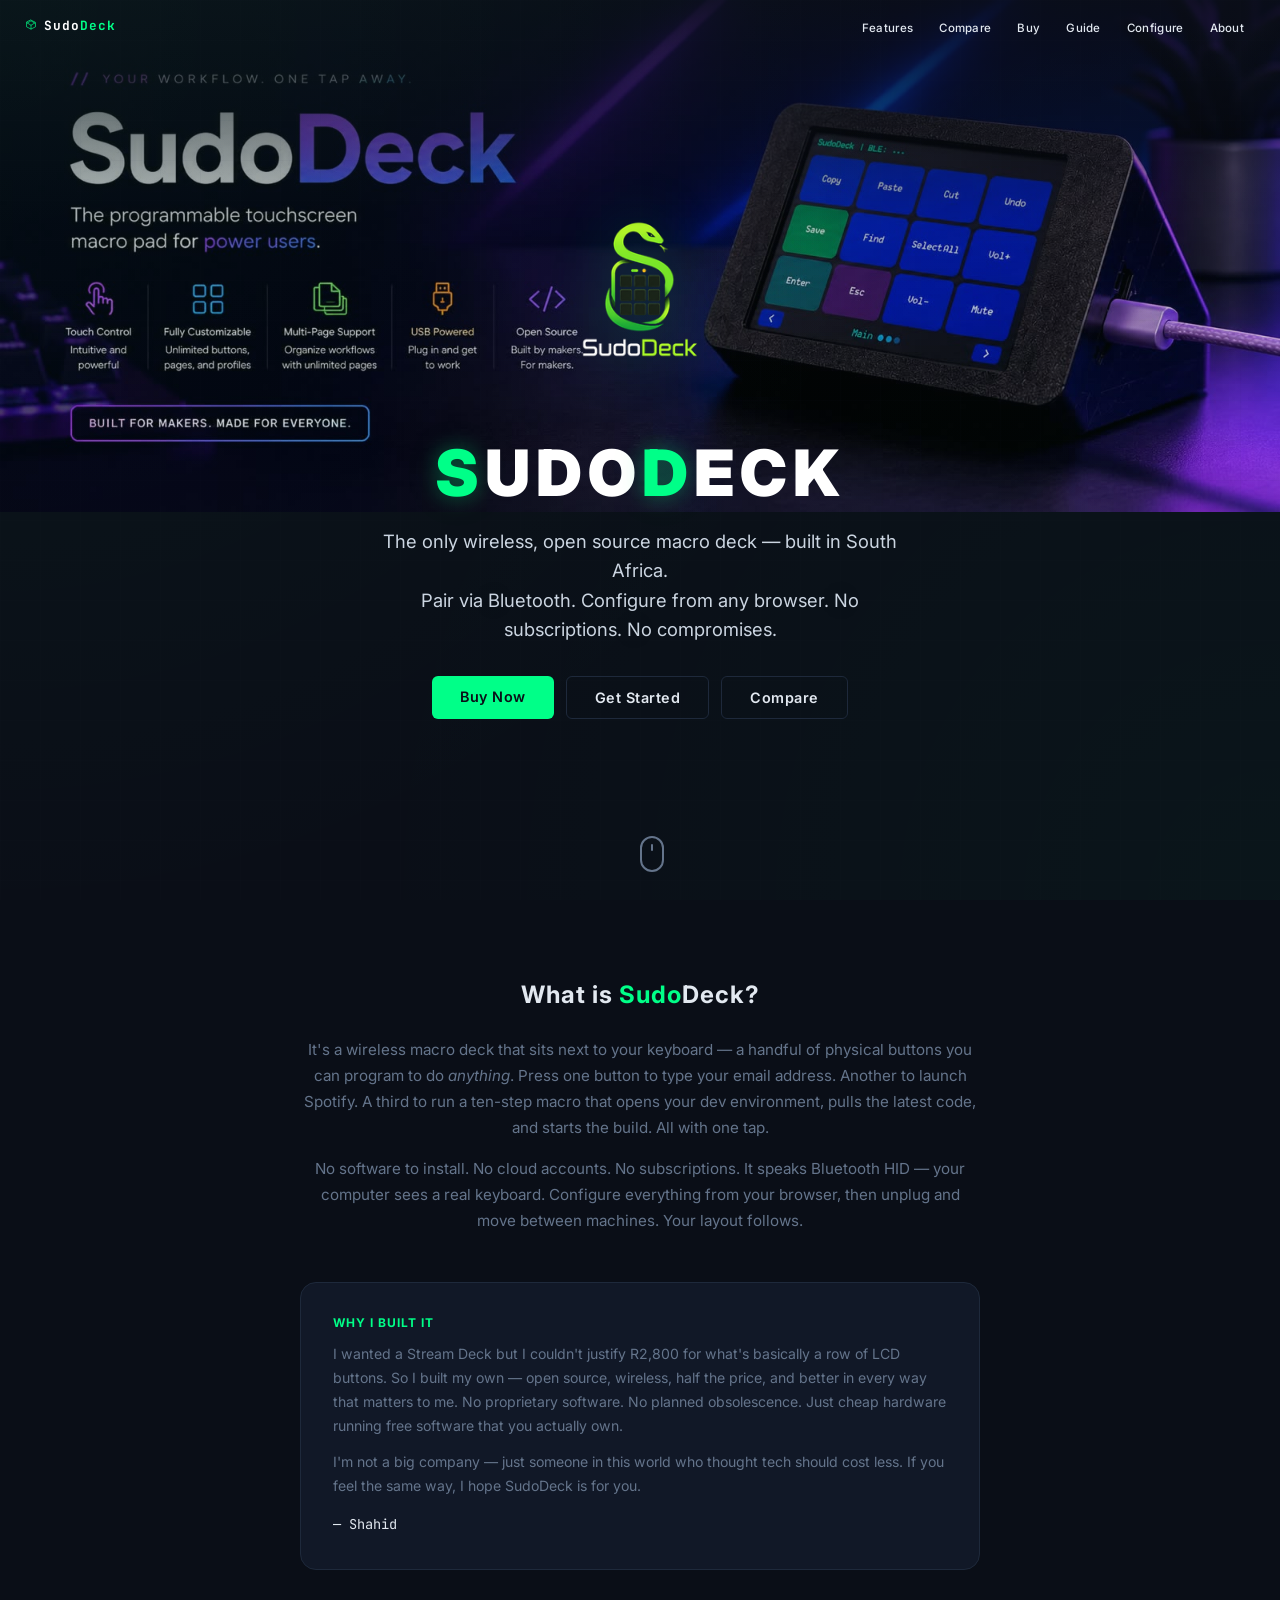
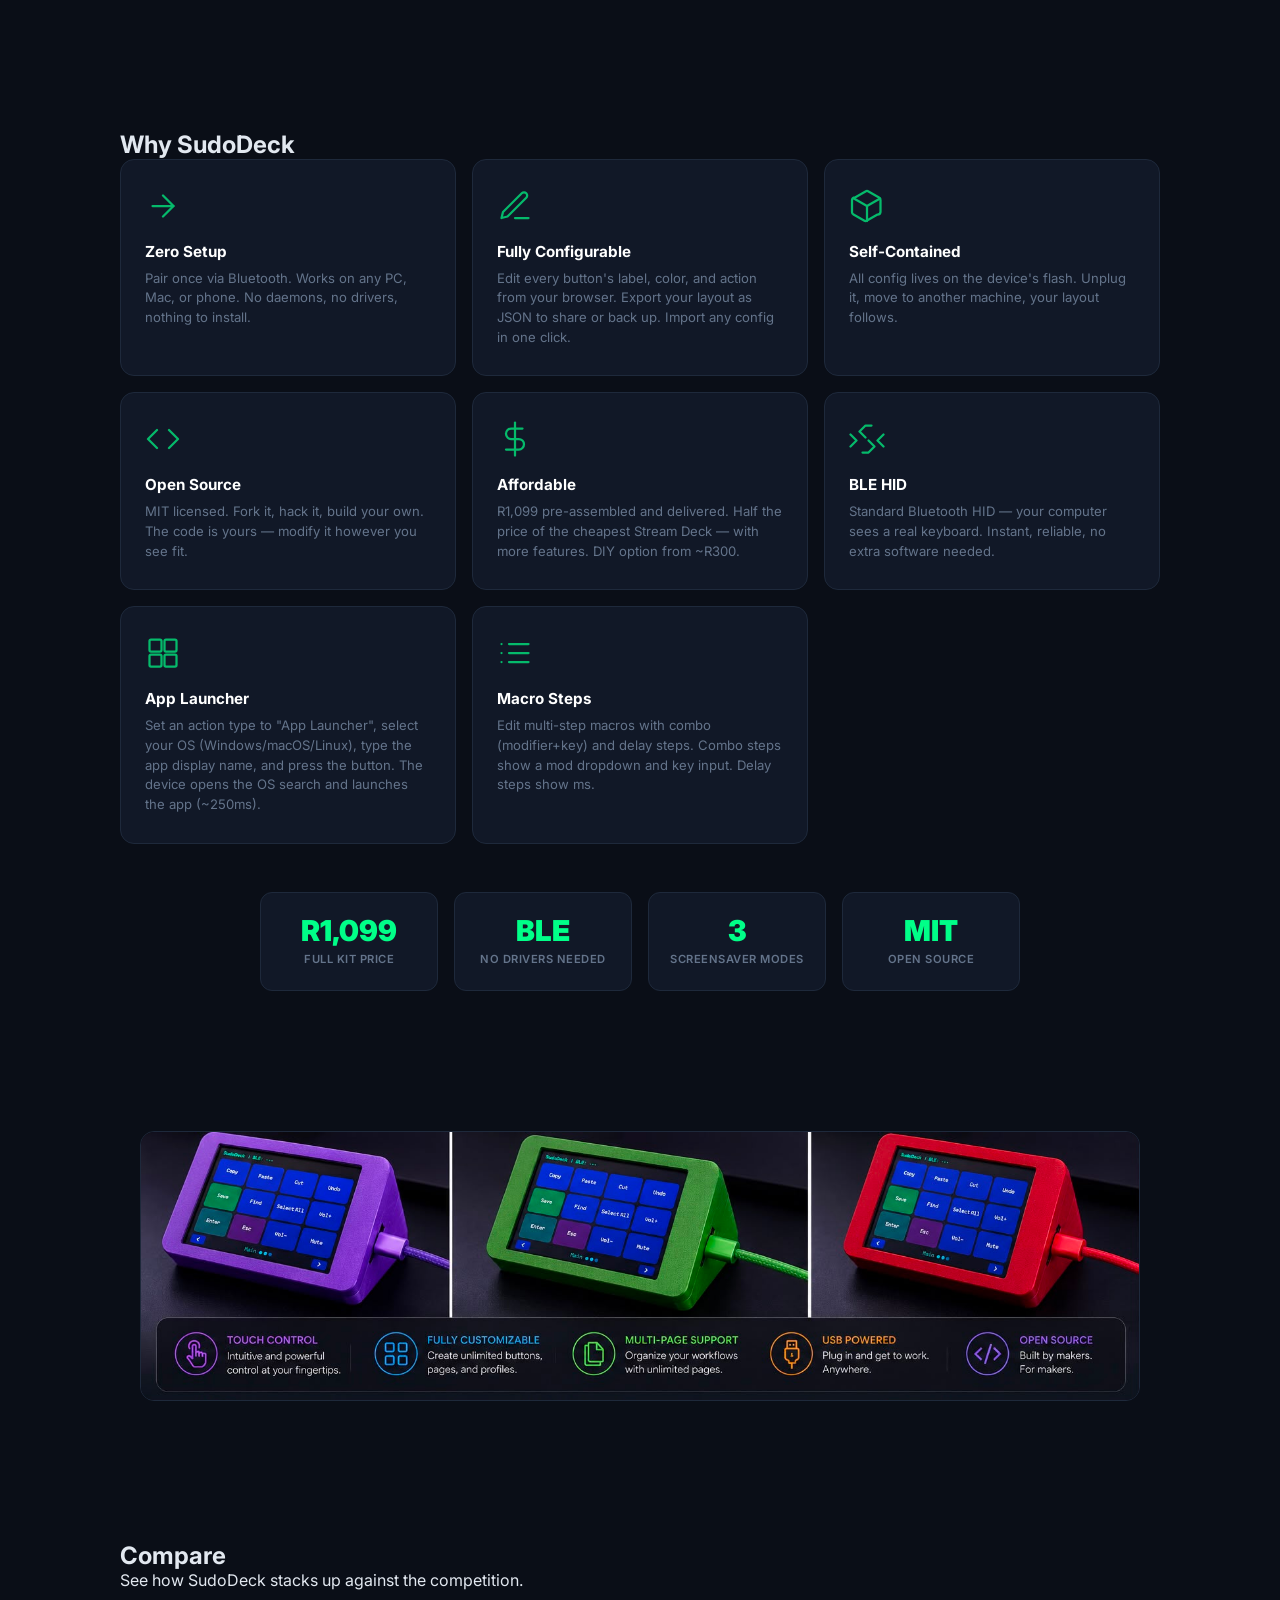
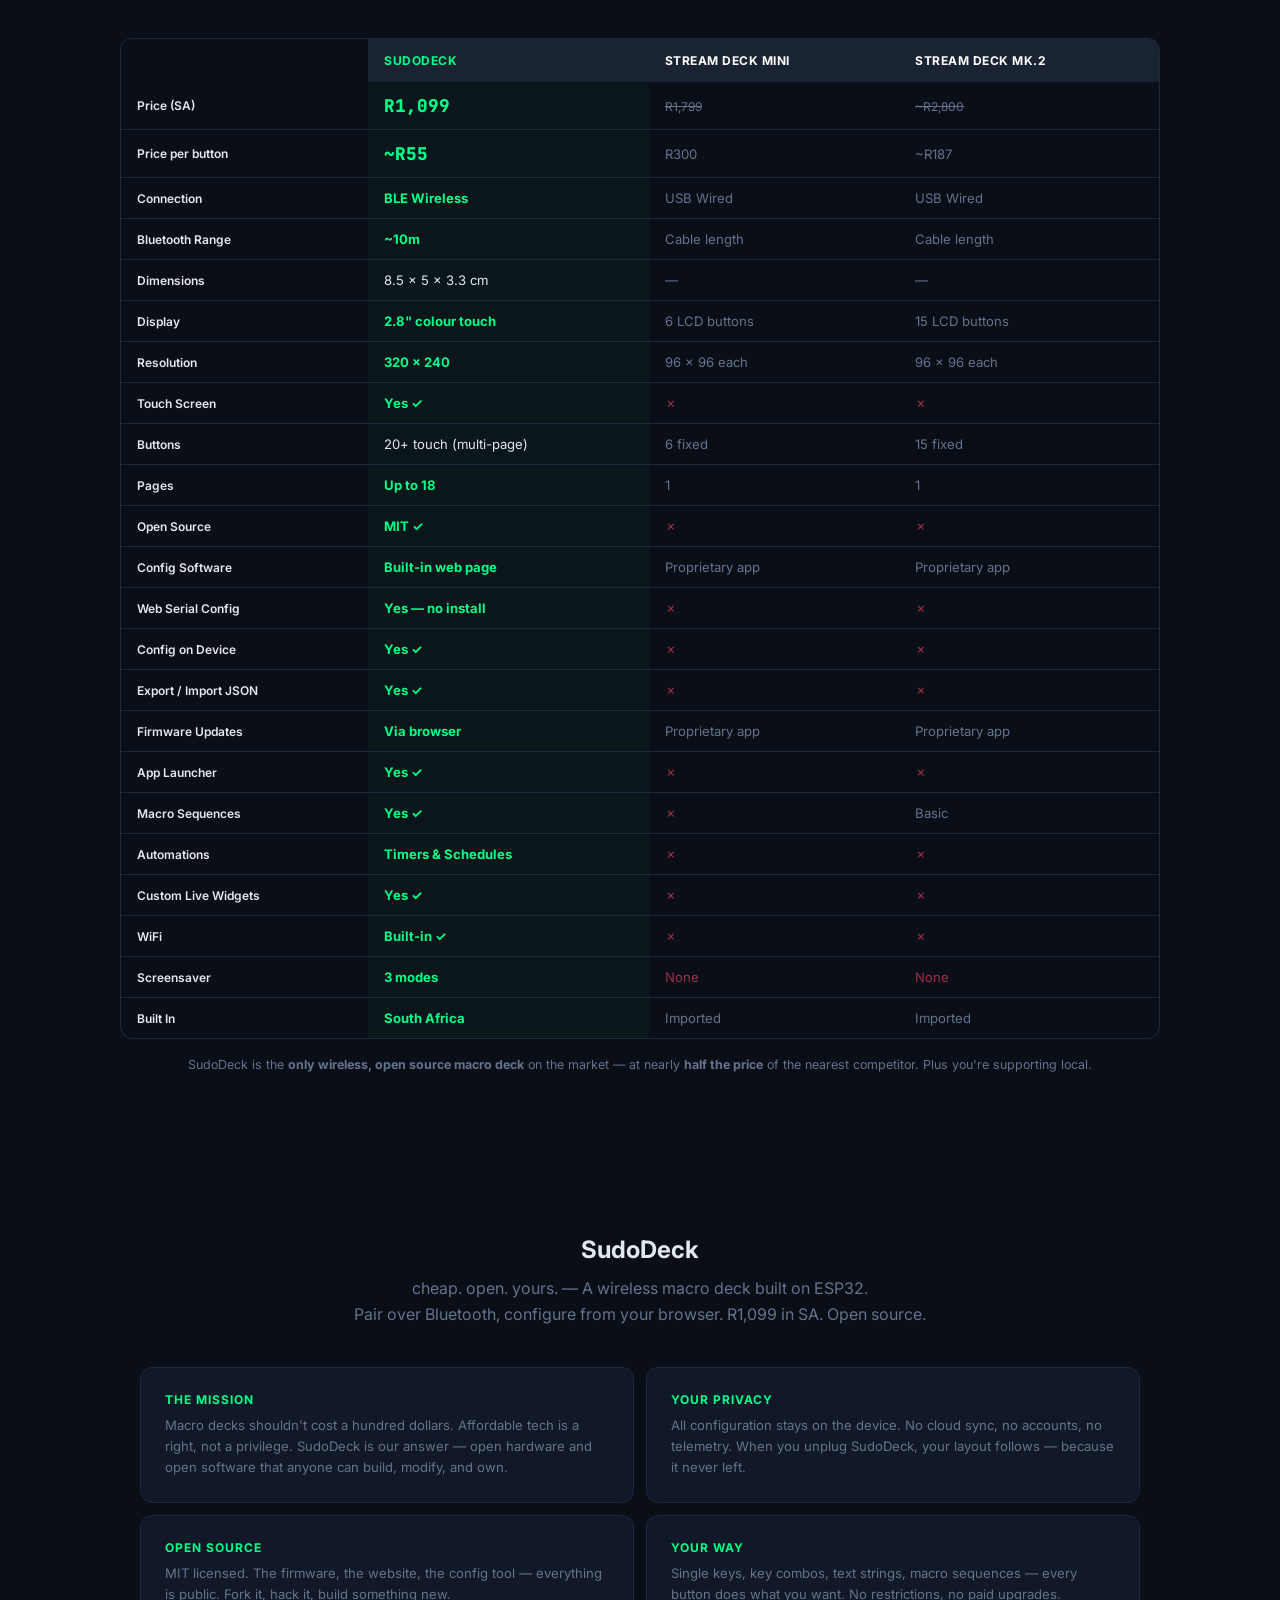
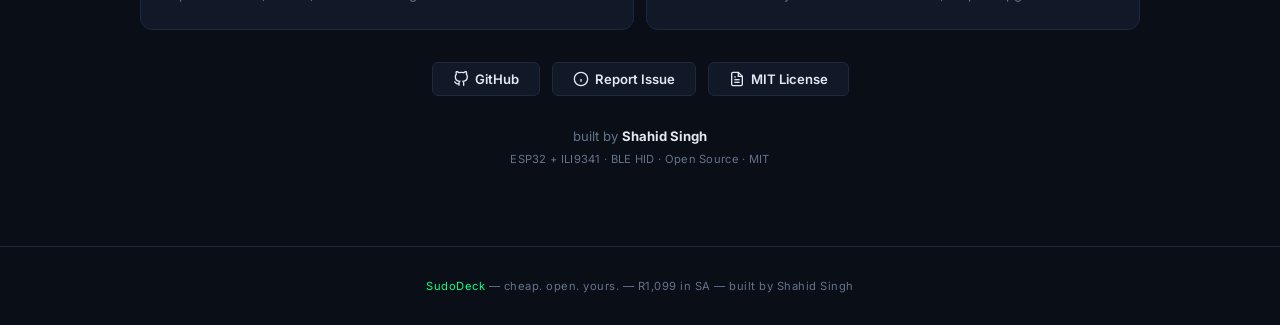
==== docs/index.html @ e0b974d1 "fix: add closing paragraph to why-I-built-it" ====
<!DOCTYPE html>
<html lang="en">
<head>
<meta charset="UTF-8">
<meta name="viewport" content="width=device-width, initial-scale=1.0">
<title>SudoDeck — wireless macro deck</title>
<link rel="preconnect" href="https://fonts.googleapis.com">
<link href="https://fonts.googleapis.com/css2?family=Inter:wght@400;500;600;700;800;900&family=JetBrains+Mono:wght@400;500&display=swap" rel="stylesheet">
<link rel="icon" type="image/png" sizes="48x48" href="assets/favicon.png">
<link rel="icon" type="image/png" sizes="200x250" href="assets/sudodecklogo.png">
<link rel="apple-touch-icon" href="assets/sudodecklogo.png">
<link rel="stylesheet" href="style.css">
</head>
<body>

<nav>
  <a class="nl" href="/"><span class="s"><svg viewBox="0 0 100 125" fill="none" stroke="#00FF88" stroke-width="6" stroke-linecap="round" stroke-linejoin="round"><path d="M50 10 L90 30 L90 70 L50 90 L10 70 L10 30 Z" /><path d="M18 36 L50 16 L82 36" /><path d="M18 36 L50 56 L82 36" /><path d="M50 56 L50 90" /></svg></span>Sudo<span class="g">Deck</span></a>
  <ul class="nls">
    <li><a href="#features">Features</a></li>
    <li><a href="#compare">Compare</a></li>
    <li><a href="buy/">Buy</a></li>
    <li><a href="guide/">Guide</a></li>
    <li><a href="app/">Configure</a></li>
    <li><a href="#about">About</a></li>
  </ul>
</nav>

<section class="hero">
  <img src="assets/sudodecklogo.png" alt="SudoDeck" class="snake-logo">
  <h1><span class="g">S</span>UDO<span class="g">D</span>ECK</h1>
  <p class="sub">
    The only wireless, open source macro deck — built in South Africa.<br>
    Pair via Bluetooth. Configure from any browser. No subscriptions. No compromises.
  </p>
  <div class="hero-btns">
    <a class="btn-h primary" href="buy/">Buy Now</a>
    <a class="btn-h sec" href="guide/">Get Started</a>
    <a class="btn-h sec" href="#compare">Compare</a>
  </div>
  <div class="sc"><a href="#intro"></a></div>
</section>

<section class="intro-section" id="intro">
  <div class="inner">
    <div class="intro-wrap">
      <h2>What is <span class="g">Sudo</span>Deck?</h2>
      <p class="intro-text">
        It's a wireless macro deck that sits next to your keyboard — a handful of physical buttons
        you can program to do <em>anything</em>. Press one button to type your email address.
        Another to launch Spotify. A third to run a ten-step macro that opens your dev environment,
        pulls the latest code, and starts the build. All with one tap.
      </p>
      <p class="intro-text">
        No software to install. No cloud accounts. No subscriptions. It speaks Bluetooth HID —
        your computer sees a real keyboard. Configure everything from your browser, then unplug
        and move between machines. Your layout follows.
      </p>
      <div class="intro-heart">
        <h3>Why I built it</h3>
        <p>
          I wanted a Stream Deck but I couldn't justify R2,800 for what's basically a row of
          LCD buttons. So I built my own — open source, wireless, half the price, and better
          in every way that matters to me. No proprietary software. No planned obsolescence.
          Just cheap hardware running free software that you actually own.
        </p>
        <p>
          I'm not a big company — just someone in this world who thought tech should cost less.
          If you feel the same way, I hope SudoDeck is for you.
        </p>
        <p class="intro-sign">— Shahid</p>
      </div>
    </div>
  </div>
</section>

<section id="features">
  <div class="inner">
    <h2>Why <span class="g">Sudo</span>Deck</h2>
    <div class="f-grid">
      <div class="f-card rv d1">
        <svg viewBox="0 0 24 24" fill="none" stroke="#00FF88" stroke-width="1.5" stroke-linecap="round" stroke-linejoin="round">
          <path d="M5 12h14"/><path d="M12 5l7 7-7 7"/>
        </svg>
        <h3>Zero Setup</h3>
        <p>Pair once via Bluetooth. Works on any PC, Mac, or phone. No daemons, no drivers, nothing to install.</p>
      </div>
      <div class="f-card rv d2">
        <svg viewBox="0 0 24 24" fill="none" stroke="#00FF88" stroke-width="1.5" stroke-linecap="round" stroke-linejoin="round">
          <path d="M12 20h9"/><path d="M16.5 3.5a2.121 2.121 0 013 3L7 19l-4 1 1-4L16.5 3.5z"/>
        </svg>
        <h3>Fully Configurable</h3>
        <p>Edit every button's label, color, and action from your browser. Export your layout as JSON to share or back up. Import any config in one click.</p>
      </div>
      <div class="f-card rv d3">
        <svg viewBox="0 0 24 24" fill="none" stroke="#00FF88" stroke-width="1.5" stroke-linecap="round" stroke-linejoin="round">
          <path d="M21 16V8a2 2 0 00-1-1.73l-7-4a2 2 0 00-2 0l-7 4A2 2 0 002 8v8a2 2 0 001 1.73l7 4a2 2 0 002 0l7-4A2 2 0 0021 16z"/>
          <polyline points="3.27 6.96 12 12.01 20.73 6.96"/>
          <line x1="12" y1="22.08" x2="12" y2="12"/>
        </svg>
        <h3>Self-Contained</h3>
        <p>All config lives on the device's flash. Unplug it, move to another machine, your layout follows.</p>
      </div>
      <div class="f-card rv d4">
        <svg viewBox="0 0 24 24" fill="none" stroke="#00FF88" stroke-width="1.5" stroke-linecap="round" stroke-linejoin="round">
          <polyline points="16 18 22 12 16 6"/><polyline points="8 6 2 12 8 18"/>
        </svg>
        <h3>Open Source</h3>
        <p>MIT licensed. Fork it, hack it, build your own. The code is yours — modify it however you see fit.</p>
      </div>
      <div class="f-card rv d5">
        <svg viewBox="0 0 24 24" fill="none" stroke="#00FF88" stroke-width="1.5" stroke-linecap="round" stroke-linejoin="round">
          <line x1="12" y1="1" x2="12" y2="23"/><path d="M17 5H9.5a3.5 3.5 0 000 7h5a3.5 3.5 0 010 7H6"/>
        </svg>
        <h3>Affordable</h3>
        <p>R1,099 pre-assembled and delivered. Half the price of the cheapest Stream Deck — with more features. DIY option from ~R300.</p>
      </div>
      <div class="f-card rv d6">
        <svg viewBox="0 0 24 24" fill="none" stroke="#00FF88" stroke-width="1.5" stroke-linecap="round" stroke-linejoin="round">
          <path d="M1 9l4 4-4 4"/><path d="M9 21h4l4-4-4-4"/>
          <path d="M23 9l-4 4 4 4"/><path d="M15 3h-4l-4 4 4 4"/>
        </svg>
        <h3>BLE HID</h3>
        <p>Standard Bluetooth HID — your computer sees a real keyboard. Instant, reliable, no extra software needed.</p>
      </div>
      <div class="f-card rv d1">
        <svg viewBox="0 0 24 24" fill="none" stroke="#00FF88" stroke-width="1.5" stroke-linecap="round" stroke-linejoin="round">
          <rect x="3" y="3" width="8" height="8" rx="1"/><rect x="13" y="3" width="8" height="8" rx="1"/>
          <rect x="3" y="13" width="8" height="8" rx="1"/><rect x="13" y="13" width="8" height="8" rx="1"/>
        </svg>
        <h3>App Launcher</h3>
        <p>Set an action type to "App Launcher", select your OS (Windows/macOS/Linux), type the app display name, and press the button. The device opens the OS search and launches the app (~250ms).</p>
      </div>
      <div class="f-card rv d3">
        <svg viewBox="0 0 24 24" fill="none" stroke="#00FF88" stroke-width="1.5" stroke-linecap="round" stroke-linejoin="round">
          <line x1="8" y1="6" x2="21" y2="6"/><line x1="8" y1="12" x2="21" y2="12"/>
          <line x1="8" y1="18" x2="21" y2="18"/><line x1="3" y1="6" x2="3.01" y2="6"/>
          <line x1="3" y1="12" x2="3.01" y2="12"/><line x1="3" y1="18" x2="3.01" y2="18"/>
        </svg>
        <h3>Macro Steps</h3>
        <p>Edit multi-step macros with combo (modifier+key) and delay steps. Combo steps show a mod dropdown and key input. Delay steps show ms.</p>
      </div>
    </div>

    <div class="stats">
      <div class="stat rv d1">
        <div class="stat-num">R1,099</div>
        <div class="stat-label">Full Kit Price</div>
      </div>
      <div class="stat rv d2">
        <div class="stat-num">BLE</div>
        <div class="stat-label">No Drivers Needed</div>
      </div>
      <div class="stat rv d3">
        <div class="stat-num">3</div>
        <div class="stat-label">Screensaver Modes</div>
      </div>
      <div class="stat rv d4">
        <div class="stat-num">MIT</div>
        <div class="stat-label">Open Source</div>
      </div>
    </div>
  </div>
</section>

<section id="showcase" class="section-reveal">
  <div class="inner">
    <img src="assets/colors-landscape.jpeg" alt="SudoDeck color options" class="showcase-img" loading="lazy">
  </div>
</section>

<section id="compare" class="section-reveal">
  <div class="inner">
    <h2><span class="g">Compare</span></h2>
    <p class="sd">See how SudoDeck stacks up against the competition.</p>

    <div class="cmp-wrap">
      <table class="cmp-table">
        <thead>
          <tr>
            <th></th>
            <th class="hl">SudoDeck</th>
            <th>Stream Deck Mini</th>
            <th>Stream Deck MK.2</th>
          </tr>
        </thead>
        <tbody>
          <tr>
            <td>Price (SA)</td>
            <td class="hl"><span class="price">R1,099</span></td>
            <td><span class="price-strike">R1,799</span></td>
            <td><span class="price-strike">~R2,800</span></td>
          </tr>
          <tr>
            <td>Price per button</td>
            <td class="hl"><span class="price">~R55</span></td>
            <td>R300</td>
            <td>~R187</td>
          </tr>
          <tr>
            <td>Connection</td>
            <td class="hl"><span class="check">BLE Wireless</span></td>
            <td>USB Wired</td>
            <td>USB Wired</td>
          </tr>
          <tr>
            <td>Bluetooth Range</td>
            <td class="hl"><span class="check">~10m</span></td>
            <td>Cable length</td>
            <td>Cable length</td>
          </tr>
            <tr>
            <td>Dimensions</td>
            <td class="hl">8.5 × 5 × 3.3 cm</td>
            <td>—</td>
            <td>—</td>
          </tr>
          <tr>
            <td>Display</td>
            <td class="hl"><span class="check">2.8" colour touch</span></td>
            <td>6 LCD buttons</td>
            <td>15 LCD buttons</td>
          </tr>
          <tr>
            <td>Resolution</td>
            <td class="hl"><span class="check">320 &times; 240</span></td>
            <td>96 &times; 96 each</td>
            <td>96 &times; 96 each</td>
          </tr>
          <tr>
            <td>Touch Screen</td>
            <td class="hl"><span class="check">Yes &#10003;</span></td>
            <td><span class="cross">&#10007;</span></td>
            <td><span class="cross">&#10007;</span></td>
          </tr>
          <tr>
            <td>Buttons</td>
            <td class="hl">20+ touch (multi-page)</td>
            <td>6 fixed</td>
            <td>15 fixed</td>
          </tr>
          <tr>
            <td>Pages</td>
            <td class="hl"><span class="check">Up to 18</span></td>
            <td>1</td>
            <td>1</td>
          </tr>
          <tr>
            <td>Open Source</td>
            <td class="hl"><span class="check">MIT &#10003;</span></td>
            <td><span class="cross">&#10007;</span></td>
            <td><span class="cross">&#10007;</span></td>
          </tr>
          <tr>
            <td>Config Software</td>
            <td class="hl"><span class="check">Built-in web page</span></td>
            <td>Proprietary app</td>
            <td>Proprietary app</td>
          </tr>
          <tr>
            <td>Web Serial Config</td>
            <td class="hl"><span class="check">Yes — no install</span></td>
            <td><span class="cross">&#10007;</span></td>
            <td><span class="cross">&#10007;</span></td>
          </tr>
          <tr>
            <td>Config on Device</td>
            <td class="hl"><span class="check">Yes &#10003;</span></td>
            <td><span class="cross">&#10007;</span></td>
            <td><span class="cross">&#10007;</span></td>
          </tr>
          <tr>
            <td>Export / Import JSON</td>
            <td class="hl"><span class="check">Yes &#10003;</span></td>
            <td><span class="cross">&#10007;</span></td>
            <td><span class="cross">&#10007;</span></td>
          </tr>
          <tr>
            <td>Firmware Updates</td>
            <td class="hl"><span class="check">Via browser</span></td>
            <td>Proprietary app</td>
            <td>Proprietary app</td>
          </tr>
          <tr>
            <td>App Launcher</td>
            <td class="hl"><span class="check">Yes &#10003;</span></td>
            <td><span class="cross">&#10007;</span></td>
            <td><span class="cross">&#10007;</span></td>
          </tr>
          <tr>
            <td>Macro Sequences</td>
            <td class="hl"><span class="check">Yes &#10003;</span></td>
            <td><span class="cross">&#10007;</span></td>
            <td>Basic</td>
          </tr>
          <tr>
            <td>Automations</td>
            <td class="hl"><span class="check">Timers & Schedules</span></td>
            <td><span class="cross">&#10007;</span></td>
            <td><span class="cross">&#10007;</span></td>
          </tr>
          <tr>
            <td>Custom Live Widgets</td>
            <td class="hl"><span class="check">Yes &#10003;</span></td>
            <td><span class="cross">&#10007;</span></td>
            <td><span class="cross">&#10007;</span></td>
          </tr>
          <tr>
            <td>WiFi</td>
            <td class="hl"><span class="check">Built-in &#10003;</span></td>
            <td><span class="cross">&#10007;</span></td>
            <td><span class="cross">&#10007;</span></td>
          </tr>
          <tr>
            <td>Screensaver</td>
            <td class="hl"><span class="check">3 modes</span></td>
            <td><span class="cross">None</span></td>
            <td><span class="cross">None</span></td>
          </tr>
          <tr>
            <td>Built In</td>
            <td class="hl"><span class="check">South Africa</span></td>
            <td>Imported</td>
            <td>Imported</td>
          </tr>
        </tbody>
      </table>
    </div>
    <p class="cmp-footnote">
      SudoDeck is the <strong>only wireless, open source macro deck</strong> on the market &mdash;
      at nearly <strong>half the price</strong> of the nearest competitor. Plus you're supporting local.
    </p>
  </div>
</section>

<section id="about" style="padding:80px 20px;">
  <div class="about-wrap">
    <div class="abt">
      <div class="abt-top">
        <h2><span class="g">Sudo</span>Deck</h2>
        <p>cheap. open. yours. — A wireless macro deck built on ESP32.<br>Pair over Bluetooth, configure from your browser. R1,099 in SA. Open source.</p>
      </div>
      <div class="abt-grid">
        <div class="abt-card">
          <h3>The Mission</h3>
          <p>
            Macro decks shouldn't cost a hundred dollars. Affordable tech is a right, not a privilege.
            SudoDeck is our answer — open hardware and open software that anyone can build, modify, and own.
          </p>
        </div>
        <div class="abt-card">
          <h3>Your Privacy</h3>
          <p>
            All configuration stays on the device. No cloud sync, no accounts, no telemetry.
            When you unplug SudoDeck, your layout follows — because it never left.
          </p>
        </div>
        <div class="abt-card">
          <h3>Open Source</h3>
          <p>
            MIT licensed. The firmware, the website, the config tool —
            everything is public. Fork it, hack it, build something new.
          </p>
        </div>
        <div class="abt-card">
          <h3>Your Way</h3>
          <p>
            Single keys, key combos, text strings, macro sequences — every
            button does what you want. No restrictions, no paid upgrades.
          </p>
        </div>
      </div>
      <div class="abt-links">
        <a class="abt-link" href="https://github.com/sudobreakstuff/sudodeck" target="_blank">
          <svg viewBox="0 0 24 24" fill="none" stroke="currentColor" stroke-width="2"><path d="M9 19c-5 1.5-5-2.5-7-3m14 6v-3.87a3.37 3.37 0 0 0-.94-2.61c3.14-.35 6.44-1.54 6.44-7A5.44 5.44 0 0 0 20 4.77 5.07 5.07 0 0 0 19.91 1S18.73.65 16 2.48a13.38 13.38 0 0 0-7 0C6.27.65 5.09 1 5.09 1A5.07 5.07 0 0 0 5 4.77a5.44 5.44 0 0 0-1.5 3.78c0 5.42 3.3 6.61 6.44 7A3.37 3.37 0 0 0 9 18.13V22"/></svg>
          GitHub
        </a>
        <a class="abt-link" href="https://github.com/sudobreakstuff/sudodeck/issues" target="_blank">
          <svg viewBox="0 0 24 24" fill="none" stroke="currentColor" stroke-width="2"><circle cx="12" cy="12" r="10"/><path d="M12 16v-4"/><path d="M12 8h.01"/></svg>
          Report Issue
        </a>
        <a class="abt-link" href="https://github.com/sudobreakstuff/sudodeck/blob/main/LICENSE" target="_blank">
          <svg viewBox="0 0 24 24" fill="none" stroke="currentColor" stroke-width="2"><path d="M14 2H6a2 2 0 0 0-2 2v16a2 2 0 0 0 2 2h12a2 2 0 0 0 2-2V8z"/><polyline points="14 2 14 8 20 8"/><line x1="16" y1="13" x2="8" y2="13"/><line x1="16" y1="17" x2="8" y2="17"/><polyline points="10 9 9 9 8 9"/></svg>
          MIT License
        </a>
      </div>
      <p class="abt-by">built by <strong>Shahid Singh</strong></p>
      <p class="abt-tags">ESP32 + ILI9341 &middot; BLE HID &middot; Open Source &middot; MIT</p>
    </div>
  </div>
</section>

<footer>
  <a href="https://github.com/sudobreakstuff/sudodeck">SudoDeck</a> &mdash; cheap. open. yours. &mdash; R1,099 in SA &mdash; built by Shahid Singh
</footer>

<script>
const iv = new IntersectionObserver(function(es) {
  es.forEach(function(e) { if (e.isIntersecting) e.target.classList.add('in'); });
}, { threshold: 0.1 });
document.querySelectorAll('.rv').forEach(function(el) { iv.observe(el); });
document.querySelectorAll('.section-reveal').forEach(function(el) { iv.observe(el); });
</script>
</body>
</html>
---- docs/style.css ----
:root {
    --bg: #0A0E17;
    --surface: #111827;
    --surface2: #1A2332;
    --border: #1E293B;
    --acc: #00FF88;
    --acc-dim: rgba(0,255,136,0.1);
    --acc-glow: rgba(0,255,136,0.2);
    --danger: #FF4466;
    --text: #E2E8F0;
    --dim: #64748B;
    --radius: 12px;
    --font: 'Inter', system-ui, sans-serif;
    --mono: 'JetBrains Mono', monospace;
    --nav-h: 52px;
  }
  * { margin: 0; padding: 0; box-sizing: border-box; }
  html { scroll-behavior: smooth; scroll-padding-top: var(--nav-h); }
  body {
    background: var(--bg);
    color: var(--text);
    font-family: var(--font);
    overflow-x: hidden;
  }
  ::selection { background: var(--acc); color: var(--bg); }

  a { color: var(--acc); text-decoration: none; }
  a:hover { text-decoration: underline; }

  nav {
    position: fixed; top: 0; left: 0; right: 0;
    height: var(--nav-h);
    display: flex; align-items: center; justify-content: space-between;
    padding: 0 24px;
    z-index: 100;
    transition: background 0.3s ease, border-color 0.3s ease;
    background: transparent;
    border-bottom: 1px solid transparent;
  }
  nav.scrolled {
    background: rgba(10,14,23,0.88);
    backdrop-filter: blur(12px);
    -webkit-backdrop-filter: blur(12px);
    border-color: var(--border);
  }
  nav .nl {
    font-family: var(--mono);
    font-size: 0.8rem;
    font-weight: 700;
    letter-spacing: 1px;
    color: #fff;
  }
  nav .nl .g { color: var(--acc); }
  nav .nl .s {
    display: inline-block;
    width: 14px; height: 14px;
    vertical-align: middle;
    margin-right: 6px;
  }
  nav .nl .s svg { width: 100%; height: 100%; display: block; }
  nav .nls {
    display: flex; gap: 2px; list-style: none; margin: 0; padding: 0;
  }
  nav .nls li { list-style: none; margin: 0; padding: 0; }
  nav .nls a {
    padding: 6px 12px;
    border-radius: 4px;
    font-size: 0.72rem;
    font-weight: 500;
    letter-spacing: 0.3px;
    color: var(--text);
    transition: color 0.15s;
    text-decoration: none;
    position: relative;
  }
  nav .nls a::after {
    content: '';
    position: absolute; bottom: 2px; left: 12px; right: 12px;
    height: 1px;
    background: var(--acc);
    transform: scaleX(0);
    transition: transform 0.2s ease;
  }
  nav .nls a:hover {
    color: #fff;
  }
  nav .nls a:hover::after {
    transform: scaleX(1);
  }
  nav .nls a.active {
    color: var(--acc);
  }
  nav .nls a.active::after {
    transform: scaleX(1);
    background: var(--acc);
  }

  .hero {
    min-height: 100vh;
    display: flex;
    flex-direction: column;
    align-items: center;
    justify-content: center;
    text-align: center;
    padding: 60px 20px;
    position: relative;
    overflow: hidden;
    background:
      linear-gradient(to bottom, rgba(10,14,23,0.92) 0%, rgba(10,14,23,0.25) 25%, rgba(10,14,23,0.1) 50%, rgba(10,14,23,0.92) 100%),
      url('assets/hero.jpeg') center / cover no-repeat;
    background-color: var(--bg);
  }
  @media (min-width: 641px) {
    .hero {
      background:
        linear-gradient(to bottom, rgba(10,14,23,0.92) 0%, rgba(10,14,23,0.25) 25%, rgba(10,14,23,0.1) 50%, rgba(10,14,23,0.92) 100%),
        url('assets/hero.jpeg') center top / 100% auto no-repeat;
      background-color: var(--bg);
    }
  }
  @media (min-width: 641px) {
    .hero {
      background:
        linear-gradient(to bottom, rgba(10,14,23,0.92) 0%, rgba(10,14,23,0.25) 25%, rgba(10,14,23,0.1) 50%, rgba(10,14,23,0.92) 100%),
        url('assets/hero.jpeg') center top / 100% auto no-repeat;
      background-color: var(--bg);
    }
  }
  .hero::before {
    content: '';
    position: absolute;
    inset: -50%;
    background-image:
      radial-gradient(circle at 25% 25%, rgba(0,255,136,0.04) 0%, transparent 40%),
      radial-gradient(circle at 75% 75%, rgba(0,255,136,0.03) 0%, transparent 40%);
    pointer-events: none;
    z-index: 0;
    animation: heroDrift 20s ease-in-out infinite alternate;
  }

  @keyframes heroDrift {
    0% { transform: translate(0, 0) rotate(0deg); }
    100% { transform: translate(5%, 3%) rotate(3deg); }
  }
  .hero::after {
    content: '';
    position: absolute;
    inset: 0;
    background-image: url("data:image/svg+xml,%3Csvg width='40' height='40' viewBox='0 0 40 40' xmlns='http://www.w3.org/2000/svg'%3E%3Cpath d='M0 0h40v40H0z' fill='none'/%3E%3Cpath d='M40 0H0v40' fill='none' stroke='%231e293b' stroke-width='0.5' opacity='0.3'/%3E%3C/svg%3E");
    background-size: 40px 40px;
    pointer-events: none;
    z-index: 0;
    opacity: 0.4;
  }

  .snake-logo {
    width: 180px;
    height: 225px;
    margin-bottom: 28px;
    filter: drop-shadow(0 0 30px var(--acc-glow));
    position: relative;
    z-index: 1;
    animation: heroIn 0.8s ease, float 4s ease-in-out infinite 0.8s, breathe 4s ease-in-out infinite 0.8s;
  }

  @keyframes heroIn {
    from { opacity: 0; transform: scale(0.9) translateY(20px); }
    to { opacity: 1; transform: scale(1) translateY(0); }
  }

  .hero h1 { animation: heroIn 0.8s ease 0.15s both; }
  .hero .sub { animation: heroIn 0.8s ease 0.3s both; }
  .hero-btns { animation: heroIn 0.8s ease 0.45s both; }
  .sc { animation: heroIn 0.8s ease 0.6s both; }

  .hero h1 {
    font-size: clamp(2.2rem, 5vw, 4rem);
    font-weight: 900;
    letter-spacing: 6px;
    color: #fff;
    margin-bottom: 16px;
    position: relative;
    z-index: 1;
  }
  .hero h1 .g {
    color: var(--acc);
    text-shadow: 0 0 20px rgba(0,255,136,0.3), 0 0 40px rgba(0,255,136,0.1);
  }

  .hero .sub {
    font-size: clamp(0.9rem, 2vw, 1.15rem);
    color: #CBD5E1;
    text-shadow: 0 0 30px rgba(0,255,136,0.08), 0 0 60px rgba(0,0,0,0.3);
    max-width: 540px;
    line-height: 1.6;
    margin-bottom: 32px;
    position: relative;
    z-index: 1;
  }
  .hero .sub strong { color: #fff; font-weight: 600; }

  .hero-btns {
    display: flex;
    gap: 12px;
    flex-wrap: wrap;
    justify-content: center;
    position: relative;
    z-index: 1;
  }
  .btn-h {
    padding: 12px 28px;
    border-radius: 6px;
    font-family: var(--font);
    font-size: 0.9rem;
    font-weight: 600;
    letter-spacing: 0.5px;
    cursor: pointer;
    border: none;
    transition: all 0.2s;
    text-decoration: none;
  }
  .btn-h.primary {
    background: var(--acc);
    color: var(--bg);
  }
  .btn-h.primary:hover {
    background: #00cc6a;
    box-shadow: 0 0 20px rgba(0,255,136,0.25);
  }
  .btn-h.sec {
    background: transparent;
    color: var(--text);
    border: 1px solid var(--border);
  }
  .btn-h.sec:hover {
    border-color: var(--dim);
    background: rgba(255,255,255,0.02);
  }

  .sc {
    position: absolute;
    bottom: 28px;
    left: 50%;
    transform: translateX(-50%);
    z-index: 1;
  }
  .sc a {
    display: block;
    width: 24px;
    height: 36px;
    border: 2px solid var(--dim);
    border-radius: 12px;
    position: relative;
    transition: border-color 0.2s;
    animation: pulse 3s ease-in-out infinite;
  }
  .sc a:hover { border-color: var(--acc); }
  .sc a::after {
    content: '';
    position: absolute;
    top: 6px; left: 50%;
    transform: translateX(-50%);
    width: 2px; height: 7px;
    background: var(--dim);
    border-radius: 1px;
    animation: scW 1.5s ease-in-out infinite;
  }
  .sc a:hover::after { background: var(--acc); }

  /* ─── intro section (What is SudoDeck + Why I built it) ─── */
  .intro-section {
    padding: 80px 20px;
  }
  .intro-wrap {
    max-width: 680px;
    margin: 0 auto;
    text-align: center;
  }
  .intro-wrap h2 {
    font-size: 1.5rem;
    font-weight: 700;
    letter-spacing: 1px;
    margin-bottom: 28px;
  }
  .intro-wrap h2 .g { color: var(--acc); }
  .intro-text {
    font-size: 0.95rem;
    color: var(--dim);
    line-height: 1.7;
    margin-bottom: 16px;
  }
  .intro-heart {
    margin-top: 48px;
    padding: 32px;
    background: var(--surface);
    border: 1px solid var(--border);
    border-radius: 16px;
    text-align: left;
    position: relative;
  }
  .intro-heart h3 {
    font-size: 0.75rem;
    font-weight: 700;
    color: var(--acc);
    letter-spacing: 1px;
    text-transform: uppercase;
    margin-bottom: 12px;
  }
  .intro-heart p {
    font-size: 0.88rem;
    color: var(--dim);
    line-height: 1.7;
    margin-bottom: 12px;
  }
  .intro-heart p:last-of-type { margin-bottom: 0; }
  .intro-sign {
    font-family: var(--mono);
    font-size: 0.85rem !important;
    color: var(--text) !important;
    margin-top: 16px !important;
  }
  @media (max-width: 540px) {
    .intro-section { padding: 48px 16px; }
    .intro-text { font-size: 0.88rem; }
    .intro-heart { padding: 24px 18px; margin-top: 32px; }
    .intro-heart p { font-size: 0.82rem; }
  }

  ::-webkit-scrollbar { width: 6px; }
  ::-webkit-scrollbar-track { background: var(--bg); }
  ::-webkit-scrollbar-thumb { background: var(--border); border-radius: 3px; }
  ::-webkit-scrollbar-thumb:hover { background: var(--dim); }

  @keyframes scW {
    0% { transform: translateX(-50%) translateY(0); opacity: 1; }
    100% { transform: translateX(-50%) translateY(10px); opacity: 0; }
  }

  @keyframes float {
    0%, 100% { transform: translateY(0); }
    50% { transform: translateY(-8px); }
  }

  @keyframes breathe {
    0%, 100% { filter: drop-shadow(0 0 30px var(--acc-glow)); }
    50% { filter: drop-shadow(0 0 50px var(--acc-glow)) drop-shadow(0 0 20px rgba(0,255,136,0.3)); }
  }

  @keyframes slideUp {
    from { opacity: 0; transform: translateY(12px); }
    to { opacity: 1; transform: translateY(0); }
  }

  @keyframes pulse {
    0%, 100% { opacity: 1; }
    50% { opacity: 0.4; }
  }

  /* ─── sections ─── */
  section { padding: 80px 20px; }
  section > h2 {
    text-align: center;
    font-size: 1.5rem;
    font-weight: 700;
    letter-spacing: 1px;
    margin-bottom: 48px;
  }
  section > h2 .g { color: var(--acc); }
  section > .sd {
    text-align: center;
    color: var(--dim);
    font-size: 0.92rem;
    margin: -36px 0 56px;
    line-height: 1.5;
  }

  .inner {
    max-width: 1040px;
    margin: 0 auto;
  }

  /* ─── feature grid ─── */
  .f-grid {
    display: grid;
    grid-template-columns: repeat(auto-fit, minmax(260px, 1fr));
    gap: 16px;
  }
  .f-card {
    background: var(--surface);
    border: 1px solid var(--border);
    border-radius: 14px;
    padding: 28px 24px;
    transition: all 0.3s ease;
    position: relative;
    overflow: hidden;
  }
  .f-card::before {
    content: '';
    position: absolute;
    left: 0; top: 0; bottom: 0;
    width: 3px;
    background: var(--acc);
    transform: scaleY(0);
    transition: transform 0.3s ease;
    transform-origin: top;
  }
  .f-card:hover::before { transform: scaleY(1); }
  .f-card:hover {
    border-color: rgba(255,255,255,0.08);
    background: #141c2a;
    transform: translateY(-3px);
    box-shadow: 0 8px 30px rgba(0,0,0,0.3);
  }
  .f-card svg {
    width: 36px;
    height: 36px;
    margin-bottom: 14px;
    opacity: 0.7;
  }
  .f-card h3 {
    font-size: 0.95rem;
    font-weight: 700;
    color: #fff;
    margin-bottom: 8px;
  }
  .f-card p {
    font-size: 0.82rem;
    color: var(--dim);
    line-height: 1.5;
  }

  /* ─── steps ─── */
  .s-grid {
    display: grid;
    grid-template-columns: repeat(auto-fit, minmax(200px, 1fr));
    gap: 20px;
    counter-reset: s;
  }
  .s-card {
    text-align: center;
    padding: 32px 20px;
    background: var(--surface);
    border: 1px solid var(--border);
    border-radius: var(--radius);
    position: relative;
    counter-increment: s;
  }
  .s-card::before {
    content: "0" counter(s);
    position: absolute;
    top: 8px;
    left: 16px;
    font-family: var(--mono);
    font-size: 0.65rem;
    color: var(--dim);
    background: var(--bg);
    padding: 2px 6px;
    border: 1px solid var(--border);
    border-radius: 4px;
  }
  .s-card:hover { border-color: rgba(255,255,255,0.08); background: #141c2a; }
  .s-card h3 { font-size: 0.95rem; font-weight: 700; color: #fff; margin-bottom: 6px; }
  .s-card p { font-size: 0.8rem; color: var(--dim); line-height: 1.5; }

  .divider {
    width: 120px;
    height: 1px;
    background: var(--border);
    margin: 0 auto;
  }

  /* ─── config tool ─── */
  .cfg-box {
    max-width: 1040px;
    margin: 0 auto;
    background: var(--surface);
    border: 1px solid var(--border);
    border-radius: var(--radius);
    padding: 20px;
    position: relative;
  }

  .cfg-bar {
    display: flex;
    align-items: center;
    justify-content: space-between;
    flex-wrap: wrap;
    gap: 10px;
    margin-bottom: 16px;
    padding-bottom: 16px;
    border-bottom: 1px solid var(--border);
  }
  .badge {
    display: flex; align-items: center; gap: 6px;
    padding: 5px 12px; border-radius: 4px;
    font-size: 0.7rem; font-weight: 600; letter-spacing: 0.5px;
    font-family: var(--mono);
  }
  .badge.on { background: rgba(0,255,136,0.08); color: var(--acc); border: 1px solid rgba(0,255,136,0.2); }
  .badge.off { background: rgba(255,68,102,0.08); color: var(--danger); border: 1px solid rgba(255,68,102,0.2); }
  .dot { width: 6px; height: 6px; border-radius: 50%; }
  .dot.g { background: var(--acc); }
  .dot.r { background: var(--danger); }

  .tb {
    display: flex;
    gap: 6px;
    flex-wrap: wrap;
  }
  .btn {
    padding: 7px 14px; border-radius: 6px;
    font-family: var(--font); font-size: 0.75rem; font-weight: 600;
    cursor: pointer; letter-spacing: 0.3px; text-transform: uppercase;
    transition: all 0.15s; border: 1px solid var(--border);
    background: var(--surface2); color: var(--text);
    position: relative;
  }
  .btn:hover { border-color: var(--dim); transform: translateY(-1px); }
  .btn:active { transform: translateY(0); }
  .btn.pri { background: var(--acc); color: var(--bg); border-color: var(--acc); }
  .btn.pri:hover { background: #00cc6a; box-shadow: 0 2px 12px rgba(0,255,136,0.3); }
  .btn.dan { border-color: var(--danger); color: var(--danger); }
  .btn.dan:hover { background: var(--danger); color: var(--bg); box-shadow: 0 2px 12px rgba(255,68,102,0.3); }

  .p-bar { display: flex; gap: 4px; align-items: center; margin-bottom: 12px; flex-wrap: wrap; }
  .p-tab {
    padding: 5px 14px; border-radius: 4px; cursor: pointer;
    font-size: 0.7rem; font-weight: 600;
    border: 1px solid var(--border);
    background: transparent; color: var(--dim);
    font-family: var(--font); transition: all 0.15s;
  }
  .p-tab.on { background: var(--acc-dim); color: var(--acc); border-color: var(--acc); }
  .p-tab:hover:not(.on) { color: var(--text); border-color: var(--dim); background: rgba(255,255,255,0.02); }

  #gp {
    display: grid; gap: 6px; padding: 10px;
    background: var(--surface2); border-radius: 0 var(--radius) var(--radius) var(--radius);
    min-height: 180px; align-content: start;
    margin-bottom: 12px;
    border: 1px solid var(--border);
  }
  .gb {
    aspect-ratio: 1.5;
    border: none; border-radius: 6px; cursor: pointer;
    display: flex; align-items: center; justify-content: center;
    font-family: var(--font); font-size: 0.7rem; font-weight: 700;
    color: #fff; transition: all 0.15s; position: relative;
    min-width: 44px; min-height: 36px;
    overflow: hidden; padding: 2px 4px;
    white-space: nowrap; text-overflow: ellipsis;
  }
  .gb::before {
    content: '';
    position: absolute; inset: 0;
    background: linear-gradient(135deg, rgba(255,255,255,0.08) 0%, transparent 50%);
    pointer-events: none;
  }
  .gb:hover { transform: scale(1.06); z-index: 2; box-shadow: 0 4px 16px rgba(0,0,0,0.4); }
  .gb.sel { outline: 2px solid var(--acc); outline-offset: 2px; box-shadow: 0 0 16px var(--acc-glow); }
  .gb.em { opacity: 0.35; border: 1px dashed rgba(255,255,255,0.1); }
  .gb .ix {
    position: absolute; top: 2px; left: 4px;
    font-size: 0.45rem; color: rgba(255,255,255,0.2);
    font-family: var(--mono);
  }

  .ep {
    padding: 16px; background: var(--surface2); border-radius: var(--radius);
    border: 1px solid var(--acc-dim); display: none; flex-direction: column; gap: 12px;
    animation: slideUp 0.2s ease;
  }
  .ep h3 {
    color: var(--acc); font-size: 0.75rem; font-weight: 700;
    letter-spacing: 1px; text-transform: uppercase;
  }
  .er { display: flex; gap: 10px; align-items: center; flex-wrap: wrap; }
  .er label {
    font-size: 0.6rem; color: var(--dim); text-transform: uppercase;
    letter-spacing: 0.5px; font-weight: 600; min-width: 44px;
  }
  .er input, .er select {
    background: var(--bg); color: var(--text); border: 1px solid var(--border);
    border-radius: 4px; padding: 7px 10px; font-family: var(--font);
    font-size: 0.8rem; flex: 1; min-width: 100px;
    transition: border-color 0.15s;
  }
  .er input:focus, .er select:focus {
    outline: none; border-color: var(--acc); box-shadow: 0 0 0 3px var(--acc-dim);
  }
  .er input[type="color"] {
    padding: 2px; height: 34px; width: 50px; flex: 0; cursor: pointer;
  }
  .br { display: flex; gap: 6px; }

  .ab {
    padding: 12px; background: var(--surface); border-radius: 6px;
    border: 1px solid var(--border);
  }
  .ms {
    display: flex; gap: 6px; align-items: center; padding: 6px 8px;
    background: var(--surface2); border-radius: 4px; margin-bottom: 5px; flex-wrap: wrap;
  }
  .ms input, .ms select {
    background: var(--bg); color: var(--text); border: 1px solid var(--border);
    border-radius: 4px; padding: 5px 8px; font-family: var(--font); font-size: 0.75rem;
  }

  .lc {
    display: flex; gap: 16px; flex-wrap: wrap; margin-top: 12px;
    padding: 16px; background: var(--surface2); border-radius: var(--radius);
    align-items: flex-end; border: 1px solid var(--border);
  }
  .cg { display: flex; flex-direction: column; gap: 4px; }
  .cg label {
    font-size: 0.6rem; color: var(--dim); text-transform: uppercase;
    letter-spacing: 0.5px; font-weight: 600;
  }
  .cg input {
    background: var(--bg); color: var(--text); border: 1px solid var(--border);
    border-radius: 4px; padding: 7px 10px; font-family: var(--font);
    font-size: 0.8rem; width: 70px; transition: border-color 0.15s;
  }
  .cg input:focus { outline: none; border-color: var(--acc); box-shadow: 0 0 0 3px var(--acc-dim); }

  .toast {
    position: fixed; bottom: 20px; right: 20px;
    padding: 10px 18px; border-radius: 6px;
    font-family: var(--font); font-size: 0.8rem;
    z-index: 999; animation: si 0.2s ease;
  }
  .toast.ok { background: var(--surface); color: var(--acc); border: 1px solid rgba(0,255,136,0.25); }
  .toast.ng { background: var(--surface); color: var(--danger); border: 1px solid rgba(255,68,102,0.25); }
  @keyframes si { from { transform: translateY(10px); opacity: 0; } to { transform: translateY(0); opacity: 1; } }

  /* ─── screensaver ─── */
  .saver-fold {
    margin-top: 12px;
    border: 1px solid var(--border);
    border-radius: var(--radius);
    overflow: hidden;
  }
  .saver-hdr {
    display: flex; justify-content: space-between; align-items: center;
    padding: 10px 14px; cursor: pointer;
    font-size: 0.75rem; font-weight: 700; letter-spacing: 0.5px;
    background: var(--surface); color: var(--text);
    user-select: none; transition: background 0.15s;
  }
  .saver-hdr:hover { background: #141c2a; }
  .saver-hint { font-size: 0.65rem; font-weight: 400; color: var(--dim); font-family: var(--mono); }
  .saver-body {
    padding: 12px 14px; display: none; flex-direction: column; gap: 10px;
    background: var(--surface2); border-top: 1px solid var(--border);
  }
  .saver-body.open { display: flex; }
  .saver-img-area {
    display: flex; gap: 14px; align-items: flex-start; flex-wrap: wrap;
  }
  .saver-preview {
    width: 64px; height: 64px; flex-shrink: 0;
    border: 1px solid var(--border); border-radius: 4px;
    background: var(--bg); position: relative; overflow: hidden;
  }
  .saver-preview canvas { width: 100%; height: 100%; display: block; image-rendering: pixelated; }
  .saver-empty {
    position: absolute; inset: 0; display: flex; align-items: center; justify-content: center;
    font-size: 0.55rem; color: var(--dim);
  }
  .saver-upload { display: flex; flex-direction: column; gap: 4px; flex: 1; min-width: 140px; }
  .saver-upload input[type="file"] { display: none; }
  .saver-fname { font-size: 0.65rem; color: var(--dim); }

  /* ─── custom widgets ─── */
  .widget-card {
    background: var(--bg);
    border: 1px solid var(--border);
    border-radius: 6px;
    padding: 8px 10px;
    margin-bottom: 6px;
    font-size: 0.7rem;
  }
  .widget-card .wc-row {
    display: flex; align-items: center; gap: 8px;
  }
  .widget-card .wc-label {
    font-weight: 600; color: var(--acc); min-width: 70px; white-space: nowrap; overflow: hidden; text-overflow: ellipsis;
  }
  .widget-card .wc-url {
    color: var(--dim); overflow: hidden; text-overflow: ellipsis; white-space: nowrap; flex: 1;
  }
  .widget-card .wc-interval {
    color: var(--dim); font-family: var(--mono); font-size: 0.65rem; white-space: nowrap;
  }
  .widget-card .wc-actions { display: flex; gap: 4px; }
  .widget-card .wc-edit {
    display: none; flex-direction: column; gap: 6px; margin-top: 6px; padding-top: 6px; border-top: 1px solid var(--border);
  }
  .widget-card .wc-edit.open { display: flex; }
  .widget-card .wc-ef {
    display: flex; gap: 6px; align-items: center;
  }
  .widget-card .wc-ef label {
    font-size: 0.65rem; color: var(--dim); min-width: 36px;
  }
  .widget-card .wc-ef input, .widget-card .wc-ef textarea {
    background: var(--surface); border: 1px solid var(--border); border-radius: 4px;
    padding: 4px 6px; color: var(--text); font-family: var(--mono); font-size: 0.7rem; flex: 1;
    min-width: 0;
  }
  .widget-card .wc-ef textarea { resize: vertical; min-height: 40px; }
  .widget-card .wc-test { color: var(--dim); font-family: var(--mono); font-size: 0.65rem; margin-top: 4px; }
  .widget-card .wc-test.ok { color: var(--acc); }
  .widget-card .wc-test.ng { color: var(--danger); }
  /* ─── reveal ─── */
  .rv {
    opacity: 0;
    transform: translateY(24px);
    transition: all 0.6s cubic-bezier(0.16, 1, 0.3, 1);
  }
  .rv.in { opacity: 1; transform: translateY(0); }
  .d1 { transition-delay: 0.05s; }
  .d2 { transition-delay: 0.1s; }
  .d3 { transition-delay: 0.15s; }
  .d4 { transition-delay: 0.2s; }
  .d5 { transition-delay: 0.25s; }
  .d6 { transition-delay: 0.3s; }

  @media (max-width: 640px) {
    section { padding: 40px 16px; }
    .cfg-box { padding: 14px; }
    .tb { gap: 4px; }
    .btn { font-size: 0.65rem; padding: 5px 10px; }
    nav { padding: 0 12px; height: auto; min-height: var(--nav-h); }
    nav .nls { flex-wrap: wrap; gap: 0; }
    nav .nls a { padding: 5px 7px; font-size: 0.6rem; }
    .hero h1 { font-size: 1.6rem; letter-spacing: 4px; }
    .pricing-card { padding: 28px 16px; }
    .pricing-email { font-size: 0.7rem; }
    .f-grid { grid-template-columns: 1fr; }
    .s-grid { grid-template-columns: 1fr; }
    .cmp-table { min-width: 400px; }
    .lc { flex-direction: column; align-items: stretch; }
    .lc .cg { width: 100%; }
    .lc .cg input { width: 100%; }
    .lc .cg[style*="margin-left:auto"] { margin-left: 0 !important; }
    .fmw-actions { flex-direction: column; }
    .fmw-flash { flex-wrap: wrap; }
    .hero .sub br { display: none; }
  }

  /* ── Guide ── */
  .guide-grid {
    display: flex; flex-direction: column; gap: 20px;
    margin-top: 32px;
  }
  .guide-step {
    display: flex; gap: 20px; align-items: flex-start;
    background: var(--surface); border-radius: var(--radius);
    padding: 24px; border: 1px solid var(--border);
    transition: border-color 0.2s;
  }
  .guide-step:hover { border-color: var(--acc); }
  .guide-num {
    flex-shrink: 0; width: 40px; height: 40px;
    background: var(--acc); color: var(--bg);
    border-radius: 50%; display: flex; align-items: center; justify-content: center;
    font-weight: 700; font-size: 1.1rem;
  }
  .guide-body { flex: 1; min-width: 0; }
  .guide-body h3 { margin: 0 0 6px; font-size: 1.05rem; }
  .guide-body p { margin: 0; color: var(--dim); line-height: 1.6; font-size: 0.92rem; }
  .guide-body .guide-cta {
    display: inline-block; margin-top: 10px;
    padding: 6px 16px; border-radius: 6px;
    background: var(--acc); color: var(--bg);
    text-decoration: none; font-size: 0.85rem; font-weight: 600;
  }
  .guide-body .guide-cta:hover { filter: brightness(1.07); }
  .guide-body code {
    background: rgba(0,255,136,0.1); color: var(--acc);
    padding: 1px 6px; border-radius: 3px;
    font-family: var(--mono); font-size: 0.85rem;
  }
  .guide-body .guide-note {
    margin-top: 8px; padding: 8px 12px;
    background: rgba(0,255,136,0.05); border-left: 3px solid var(--acc);
    border-radius: 4px; font-size: 0.85rem; color: var(--dim);
  }
  .guide-img {
    display: block;
    width: 100%;
    max-width: 500px;
    height: auto;
    margin: 12px 0;
    border-radius: 10px;
    border: 1px solid var(--border);
    background: var(--surface);
    object-fit: cover;
  }
  @media (max-width: 540px) {
    .guide-step { flex-direction: column; overflow-x: auto; overflow-y: hidden; }
    .guide-body h3 { font-size: 0.92rem; }
    .guide-body h4 { font-size: 0.85rem !important; }
    .guide-body p, .guide-body li, .guide-body .guide-note, .guide-body code { font-size: 0.82rem; }
    .guide-body pre { font-size: 0.72rem; padding: 8px; }
    .guide-num { width: 32px; height: 32px; font-size: 0.9rem; }
  }

  /* ── Guide TOC ── */
  .guide-toc {
    background: var(--surface); border: 1px solid var(--border);
    border-radius: var(--radius); padding: 28px;
    margin-top: 32px;
  }
  .guide-toc h3 {
    margin: 0 0 16px; font-size: 0.85rem; font-weight: 600;
    text-transform: uppercase; letter-spacing: 0.08em;
    color: var(--dim);
  }
  .guide-toc-grid {
    display: flex; flex-direction: column; gap: 2px;
  }
  .guide-toc-sect {
    color: var(--acc); text-decoration: none; font-size: 0.88rem;
    font-weight: 600; padding: 4px 0; margin-top: 6px;
  }
  .guide-toc-sect:first-child { margin-top: 0; }
  .guide-toc-item {
    color: var(--dim); text-decoration: none; font-size: 0.85rem;
    padding: 3px 0 3px 20px; border-left: 1px solid var(--border);
    margin-left: 4px; transition: color 0.15s, border-color 0.15s;
  }
  .guide-toc-item:hover {
    color: var(--acc); border-left-color: var(--acc);
  }

  /* ── Firmware Section ── */
  .fmw {
    background: var(--surface);
    border-radius: var(--radius);
    padding: 24px;
    margin-top: 24px;
  }
  .fmw-hdr { display: flex; align-items: center; gap: 12px; flex-wrap: wrap; margin-bottom: 16px; }
  .fmw-note { color: var(--dim); font-size: 0.85rem; flex: 1; min-width: 200px; }
  .fmw-st { font-size: 0.8rem; color: var(--dim); font-family: var(--mono); }
  .fmw-variant { display: flex; align-items: center; gap: 16px; margin-bottom: 14px; flex-wrap: wrap; }
  .fmw-vl { font-size: 0.85rem; color: var(--text); cursor: pointer; display: inline-flex; align-items: center; gap: 4px; }
  .fmw-vl input { accent-color: var(--acc); }
  .fmw-vn { font-size: 0.78rem; color: var(--dim); margin-left: auto; }
  .fmw-actions { display: flex; gap: 10px; flex-wrap: wrap; margin-bottom: 12px; }
  .fmw-flash { display: flex; gap: 8px; align-items: center; }
  .fmw-flash select {
    background: var(--bg); color: var(--fg); border: 1px solid var(--border);
    border-radius: 4px; padding: 6px 10px; font-size: 0.85rem;
    cursor: pointer;
  }
  .fw-or { color: var(--dim); font-size: 0.78rem; }
  .fmw-log {
    background: #000; color: var(--acc); font-family: var(--mono);
    font-size: 0.78rem; padding: 12px; border-radius: 6px;
    height: 140px; overflow-y: auto; white-space: pre-wrap; line-height: 1.5;
  }
  .fmw-bar-wrap {
    height: 4px; background: var(--border); border-radius: 2px;
    margin-top: 10px; overflow: hidden;
  }
  .fmw-bar {
    height: 100%; width: 0%; background: var(--acc);
    transition: width 0.2s;
  }
  #daemonSetup { border: 1px solid var(--border); }
  .btn:disabled { opacity: 0.4; cursor: not-allowed; pointer-events: none; }

  /* ─── gradient text ─── */
  .grad-text {
    background: linear-gradient(135deg, var(--acc) 0%, #00cc66 50%, #00ff88 100%);
    -webkit-background-clip: text;
    -webkit-text-fill-color: transparent;
    background-clip: text;
  }

  /* ─── CYD device mockup ─── */
  /* ─── stats ─── */
  .stats {
    display: grid;
    grid-template-columns: repeat(4, 1fr);
    gap: 16px;
    max-width: 800px;
    margin: 48px auto 0;
    padding: 0 20px;
  }
  .stat {
    text-align: center;
    padding: 24px 12px;
    background: var(--surface);
    border: 1px solid var(--border);
    border-radius: var(--radius);
    transition: all 0.3s;
  }
  .stat:hover {
    border-color: rgba(0,255,136,0.2);
    transform: translateY(-3px);
    box-shadow: 0 8px 30px rgba(0,0,0,0.3);
  }
  .stat-num {
    font-size: 1.8rem;
    font-weight: 900;
    color: var(--acc);
    line-height: 1;
    margin-bottom: 6px;
  }
  .stat-label {
    font-size: 0.7rem;
    color: var(--dim);
    letter-spacing: 0.5px;
    text-transform: uppercase;
    font-weight: 600;
  }
  @media (max-width: 640px) {
    .stats { grid-template-columns: repeat(2, 1fr); }
  }

  /* ─── feature cards glow effect ─── */
  .f-card::after {
    content: '';
    position: absolute;
    inset: -1px;
    border-radius: var(--radius);
    background: linear-gradient(135deg, rgba(0,255,136,0.1), transparent 40%, transparent 60%, rgba(0,255,136,0.05));
    opacity: 0;
    transition: opacity 0.4s;
    pointer-events: none;
    z-index: -1;
  }
  .f-card:hover::after { opacity: 1; }

  /* ─── about section ─── */
  .about-wrap {
    max-width: 1040px;
    margin: 0 auto;
    padding: 0 20px;
  }
  .abt {
    text-align: center;
    max-width: 100%;
  }
  .abt .abt-top {
    margin-bottom: 40px;
  }
  .abt .abt-top p {
    color: var(--dim);
    font-size: 1rem;
    max-width: 600px;
    margin: 12px auto 0;
    line-height: 1.6;
  }
  .abt-grid {
    display: grid;
    grid-template-columns: 1fr 1fr;
    gap: 12px;
    margin: 0;
  }
  .abt-card {
    text-align: left;
    padding: 24px;
    background: var(--surface);
    border: 1px solid var(--border);
    border-radius: var(--radius);
    transition: all 0.3s;
  }
  .abt-card:hover {
    border-color: rgba(0,255,136,0.2);
    transform: translateY(-2px);
    box-shadow: 0 8px 24px rgba(0,0,0,0.2);
  }
  .abt-card h3 {
    font-size: 0.75rem;
    font-weight: 700;
    color: var(--acc);
    letter-spacing: 1px;
    text-transform: uppercase;
    margin-bottom: 8px;
  }
  .abt-card p {
    font-size: 0.82rem;
    color: var(--dim);
    line-height: 1.6;
  }
  .abt-links {
    display: flex; gap: 12px; justify-content: center; flex-wrap: wrap;
    margin-top: 32px;
  }
  .abt-link {
    display: inline-flex; align-items: center; gap: 6px;
    padding: 8px 20px;
    border-radius: 6px;
    font-size: 0.82rem; font-weight: 600;
    color: var(--text);
    border: 1px solid var(--border);
    background: var(--surface);
    text-decoration: none;
    transition: all 0.2s;
  }
  .abt-link:hover {
    border-color: var(--acc);
    color: var(--acc);
    text-decoration: none;
    transform: translateY(-1px);
  }
  .abt-link svg { width: 16px; height: 16px; flex-shrink: 0; }
  .abt-by {
    color: var(--dim);
    font-size: 0.82rem;
    margin-top: 32px;
  }
  .abt-by strong { color: var(--text); }
  .abt-tags {
    font-size: 0.7rem;
    color: var(--dim);
    letter-spacing: 0.3px;
    margin-top: 8px;
  }

  footer {
    text-align: center;
    padding: 32px 20px;
    border-top: 1px solid var(--border);
    color: var(--dim);
    font-size: 0.7rem;
    letter-spacing: 0.5px;
  }
  footer a { color: var(--acc); }


  .section-reveal {
    opacity: 0;
    transform: translateY(30px);
    transition: all 0.7s cubic-bezier(0.16, 1, 0.3, 1);
  }
  .section-reveal.in { opacity: 1; transform: translateY(0); }

  #showcase {
    padding: 60px 20px;
  }
  .showcase-img {
    display: block;
    width: 100%;
    max-width: 1000px;
    height: auto;
    margin: 0 auto;
    border-radius: 14px;
    border: 1px solid var(--border);
    background: var(--surface);
  }

  @media (max-width: 640px) {
    .abt-grid { grid-template-columns: 1fr; }
  }

  /* ─── comparison table ─── */
  .cmp-wrap {
    overflow-x: auto;
    -webkit-overflow-scrolling: touch;
    margin-top: 48px;
  }
  .cmp-wrap .cmp-table {
    min-width: 520px;
  }
  .cmp-table {
    width: 100%;
    min-width: 520px;
    border-collapse: separate;
    border-spacing: 0;
    border-radius: var(--radius);
    overflow: hidden;
    border: 1px solid var(--border);
    font-size: 0.82rem;
  }
  .cmp-table th {
    background: var(--surface2);
    color: #fff;
    font-weight: 700;
    padding: 14px 16px;
    text-align: left;
    font-size: 0.75rem;
    letter-spacing: 0.5px;
    text-transform: uppercase;
  }
  .cmp-table th:first-child { background: transparent; }
  .cmp-table th.hl { color: var(--acc); }
  .cmp-table td {
    padding: 12px 16px;
    border-top: 1px solid var(--border);
    color: var(--dim);
  }
  .cmp-table tr:first-child td { border-top: none; }
  .cmp-table td:first-child {
    font-weight: 600;
    color: var(--text);
    font-size: 0.75rem;
    white-space: nowrap;
  }
  .cmp-table td.hl {
    background: rgba(0,255,136,0.03);
    color: var(--text);
  }
  .cmp-table td.hl .check { color: var(--acc); }
  .cmp-table .check { color: var(--acc); font-weight: 700; }
  .cmp-table .cross { color: var(--danger); opacity: 0.6; }
  .cmp-table .price {
    font-family: var(--mono);
    font-size: 1.1rem;
    font-weight: 800;
    color: var(--acc);
    white-space: nowrap;
  }
  .cmp-table .price-strike {
    font-size: 0.75rem;
    color: var(--dim);
    text-decoration: line-through;
  }
  .cmp-footnote {
    text-align: center;
    font-size: 0.78rem;
    color: var(--dim);
    margin-top: 16px;
    line-height: 1.6;
  }

  /* ─── shop gallery (buy page) ─── */
  .shop-gallery {
    max-width: 600px;
    margin: 40px auto 0;
  }
  .shop-main {
    border-radius: 14px;
    overflow: hidden;
    border: 1px solid var(--border);
    background: var(--surface);
  }
  .shop-main img {
    display: block;
    width: 100%;
    height: auto;
  }
  .shop-thumbs {
    display: grid;
    grid-template-columns: repeat(4, 1fr);
    gap: 10px;
    margin-top: 10px;
  }
  .shop-thumbs img {
    display: block;
    width: 100%;
    height: 90px;
    object-fit: cover;
    border-radius: 10px;
    border: 1px solid var(--border);
    background: var(--surface);
    cursor: pointer;
    transition: border-color 0.2s;
  }
  .shop-thumbs img:hover {
    border-color: var(--acc);
  }

  @media (max-width: 540px) {
    .shop-thumbs { grid-template-columns: repeat(3, 1fr); }
    .shop-thumbs img { height: 80px; }
  }

  /* ─── pricing / buy section ─── */
  .pricing-grid {
    display: grid;
    grid-template-columns: 1fr 1fr;
    gap: 20px;
    max-width: 800px;
    margin: 48px auto 0;
  }
  .pricing-card {
    background: var(--surface);
    border: 1px solid var(--border);
    border-radius: 16px;
    padding: 36px 24px;
    text-align: center;
    transition: all 0.3s ease;
    position: relative;
    display: flex;
    flex-direction: column;
  }
  .pricing-card:hover {
    border-color: rgba(0,255,136,0.2);
    transform: translateY(-4px);
    box-shadow: 0 16px 48px rgba(0,0,0,0.4);
  }
  .pricing-card.featured {
    border-color: var(--acc);
    background: linear-gradient(135deg, rgba(0,255,136,0.06) 0%, var(--surface) 100%);
    box-shadow: 0 0 0 1px rgba(0,255,136,0.15), 0 8px 40px rgba(0,0,0,0.35);
  }
  .pricing-card.featured h3 {
    color: var(--acc);
  }
  .pricing-card h3 {
    font-size: 0.85rem;
    font-weight: 700;
    color: var(--dim);
    letter-spacing: 1px;
    text-transform: uppercase;
    margin-bottom: 8px;
  }
  .pricing-card .big-price {
    font-family: var(--mono);
    font-size: 2.8rem;
    font-weight: 900;
    color: #fff;
    line-height: 1;
    margin-bottom: 6px;
  }
  .pricing-card .big-price .cur { color: var(--acc); font-size: 1.4rem; }
  .pricing-card .price-note {
    font-size: 0.72rem;
    color: var(--dim);
    margin-bottom: 18px;
  }
  .pricing-card ul {
    list-style: none;
    padding: 0;
    margin: 0 0 20px;
    text-align: left;
  }
  .pricing-card ul li {
    padding: 6px 0;
    font-size: 0.8rem;
    color: var(--text);
    display: flex;
    align-items: center;
    gap: 8px;
  }
  .pricing-card ul li .check { color: var(--acc); font-weight: 700; }
  .pricing-card ul li .dim { color: var(--dim); }
  .btn-large {
    display: inline-flex;
    align-items: center;
    justify-content: center;
    gap: 8px;
    padding: 14px 36px;
    border-radius: 10px;
    font-family: var(--font);
    font-size: 1rem;
    font-weight: 700;
    letter-spacing: 0.3px;
    cursor: pointer;
    border: none;
    transition: all 0.2s ease;
    text-decoration: none;
    background: var(--acc);
    color: var(--bg);
  }
  .btn-large:hover {
    background: #00cc6a;
    box-shadow: 0 0 30px rgba(0,255,136,0.3);
    transform: translateY(-2px);
  }
  .btn-large.sec {
    background: transparent;
    color: var(--text);
    border: 1.5px solid var(--border);
  }
  .btn-large.sec:hover {
    background: rgba(255,255,255,0.03);
    border-color: var(--dim);
    box-shadow: none;
  }
  .pricing-links {
    display: flex;
    gap: 12px;
    justify-content: center;
    flex-wrap: wrap;
    margin-top: 8px;
  }
  .pricing-email {
    font-family: var(--mono);
    font-size: 0.78rem;
    margin-top: 12px;
    letter-spacing: 0.3px;
  }
  .pricing-email a {
    color: var(--dim);
    text-decoration: none;
    transition: color 0.2s;
  }
  .pricing-email a:hover {
    color: var(--text);
  }

  /* ─── FAQ ─── */
  .faq-grid {
    max-width: 720px;
    margin: 0 auto;
    display: flex;
    flex-direction: column;
    gap: 10px;
  }
  .faq-item {
    border: 1px solid var(--border);
    border-radius: 14px;
    overflow: hidden;
    transition: border-color 0.2s, box-shadow 0.2s;
    background: var(--surface);
  }
  .faq-item:hover {
    border-color: rgba(255,255,255,0.08);
    box-shadow: 0 4px 20px rgba(0,0,0,0.2);
  }
  .faq-q {
    display: flex;
    justify-content: space-between;
    align-items: center;
    padding: 18px 22px;
    cursor: pointer;
    font-size: 0.88rem;
    font-weight: 600;
    color: #fff;
    user-select: none;
    transition: background 0.15s;
  }
  .faq-q:hover { background: rgba(255,255,255,0.02); }
  .faq-q .faq-arrow {
    font-size: 0.7rem;
    color: var(--dim);
    transition: transform 0.2s;
  }
  .faq-q.open .faq-arrow { transform: rotate(180deg); }
  .faq-a {
    display: none;
    padding: 0 20px 16px;
    font-size: 0.82rem;
    color: var(--dim);
    line-height: 1.7;
    background: var(--surface);
    border-top: 1px solid var(--border);
    padding-top: 14px;
    margin-top: 0;
  }
  .faq-a.open { display: block; }
  .faq-a code {
    background: rgba(0,255,136,0.08);
    color: var(--acc);
    padding: 1px 5px;
    border-radius: 3px;
    font-family: var(--mono);
    font-size: 0.78rem;
  }

  @media (max-width: 640px) {
    .pricing-grid { grid-template-columns: 1fr; }
    .cmp-table { font-size: 0.72rem; }
    .cmp-table th, .cmp-table td { padding: 10px 10px; }
  }

  @media (max-width: 380px) {
    nav .nls a { padding: 3px 5px; font-size: 0.55rem; }
    .pricing-card { padding: 20px 12px; }
    .btn { font-size: 0.6rem; padding: 4px 8px; }
    .shop-thumbs img { height: 70px; }
  }

  .ts-pill {
    display:inline-block;
    padding:4px 10px;
    border-radius:12px;
    background:var(--surface2);
    border:1px solid var(--border);
    font-size:0.65rem;
    cursor:pointer;
    color:var(--dim);
    transition:border-color .15s;
  }
  .ts-pill:hover { border-color:var(--acc); }
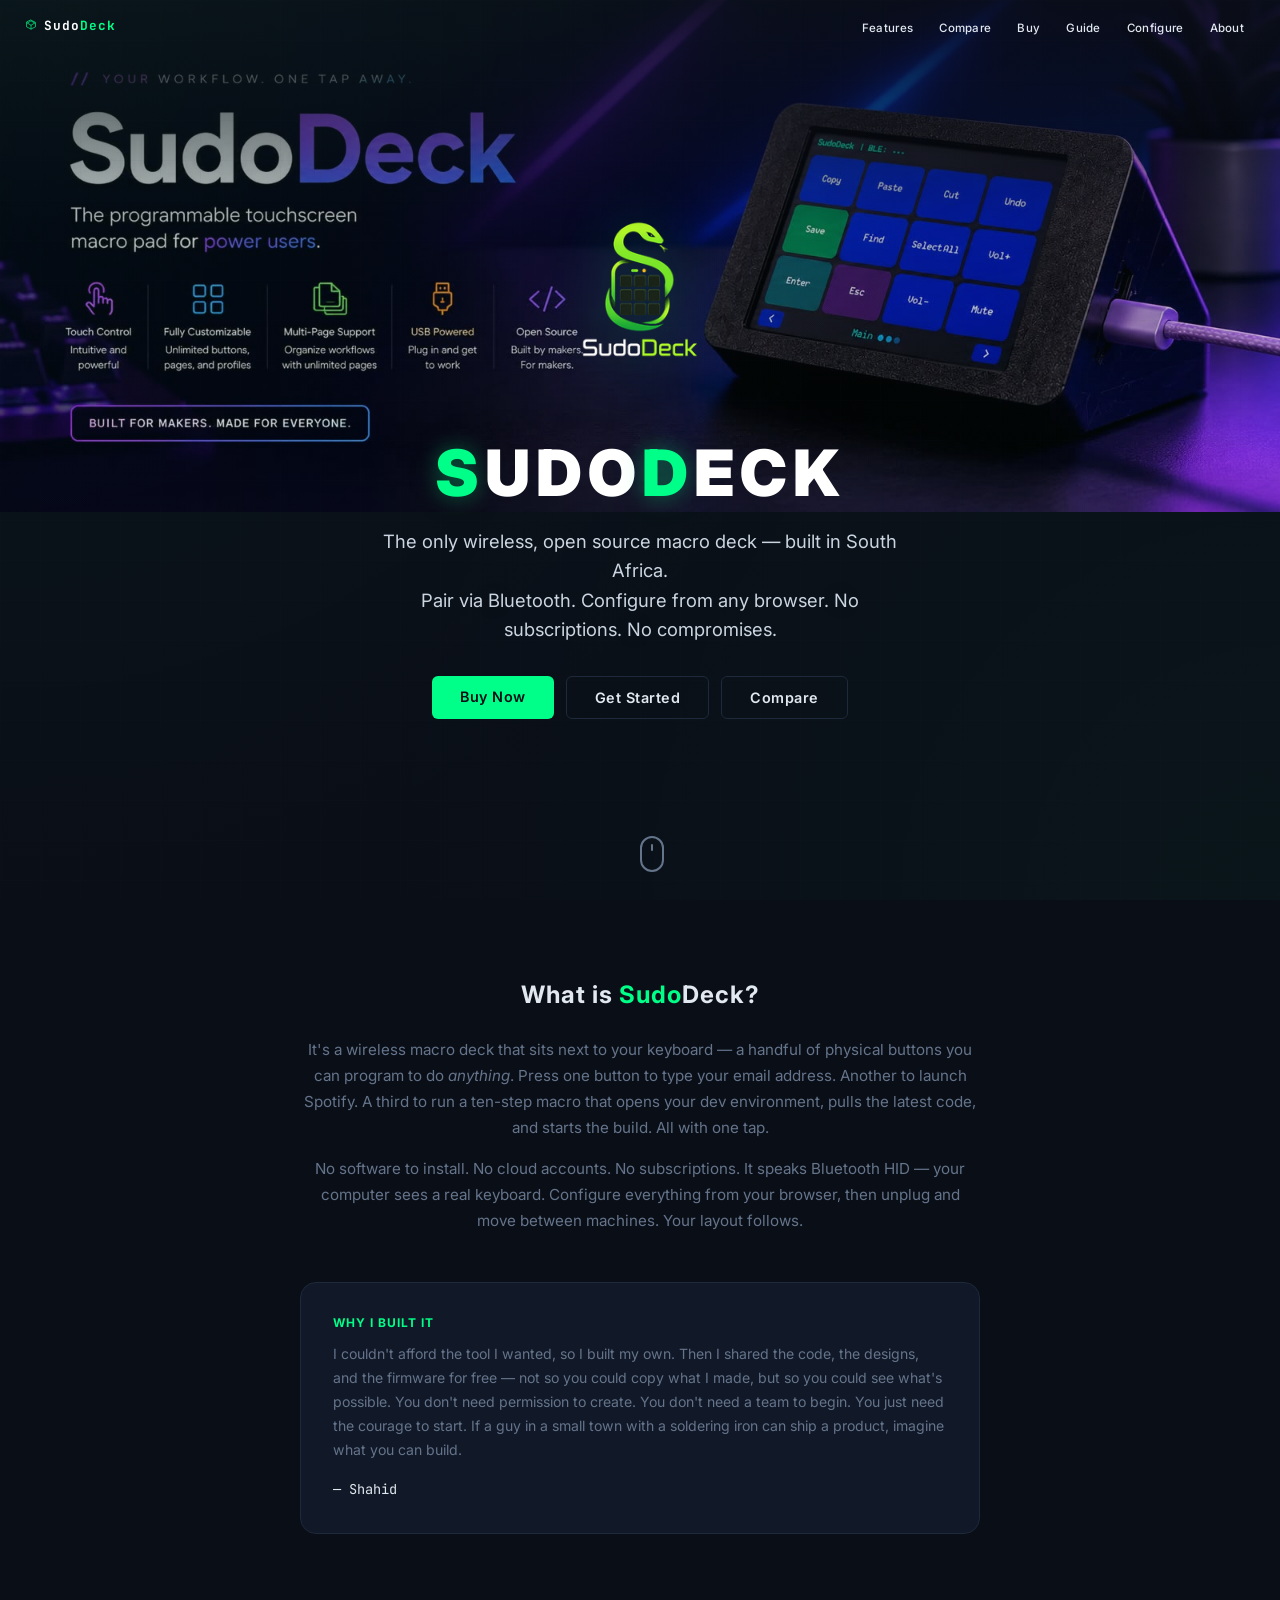
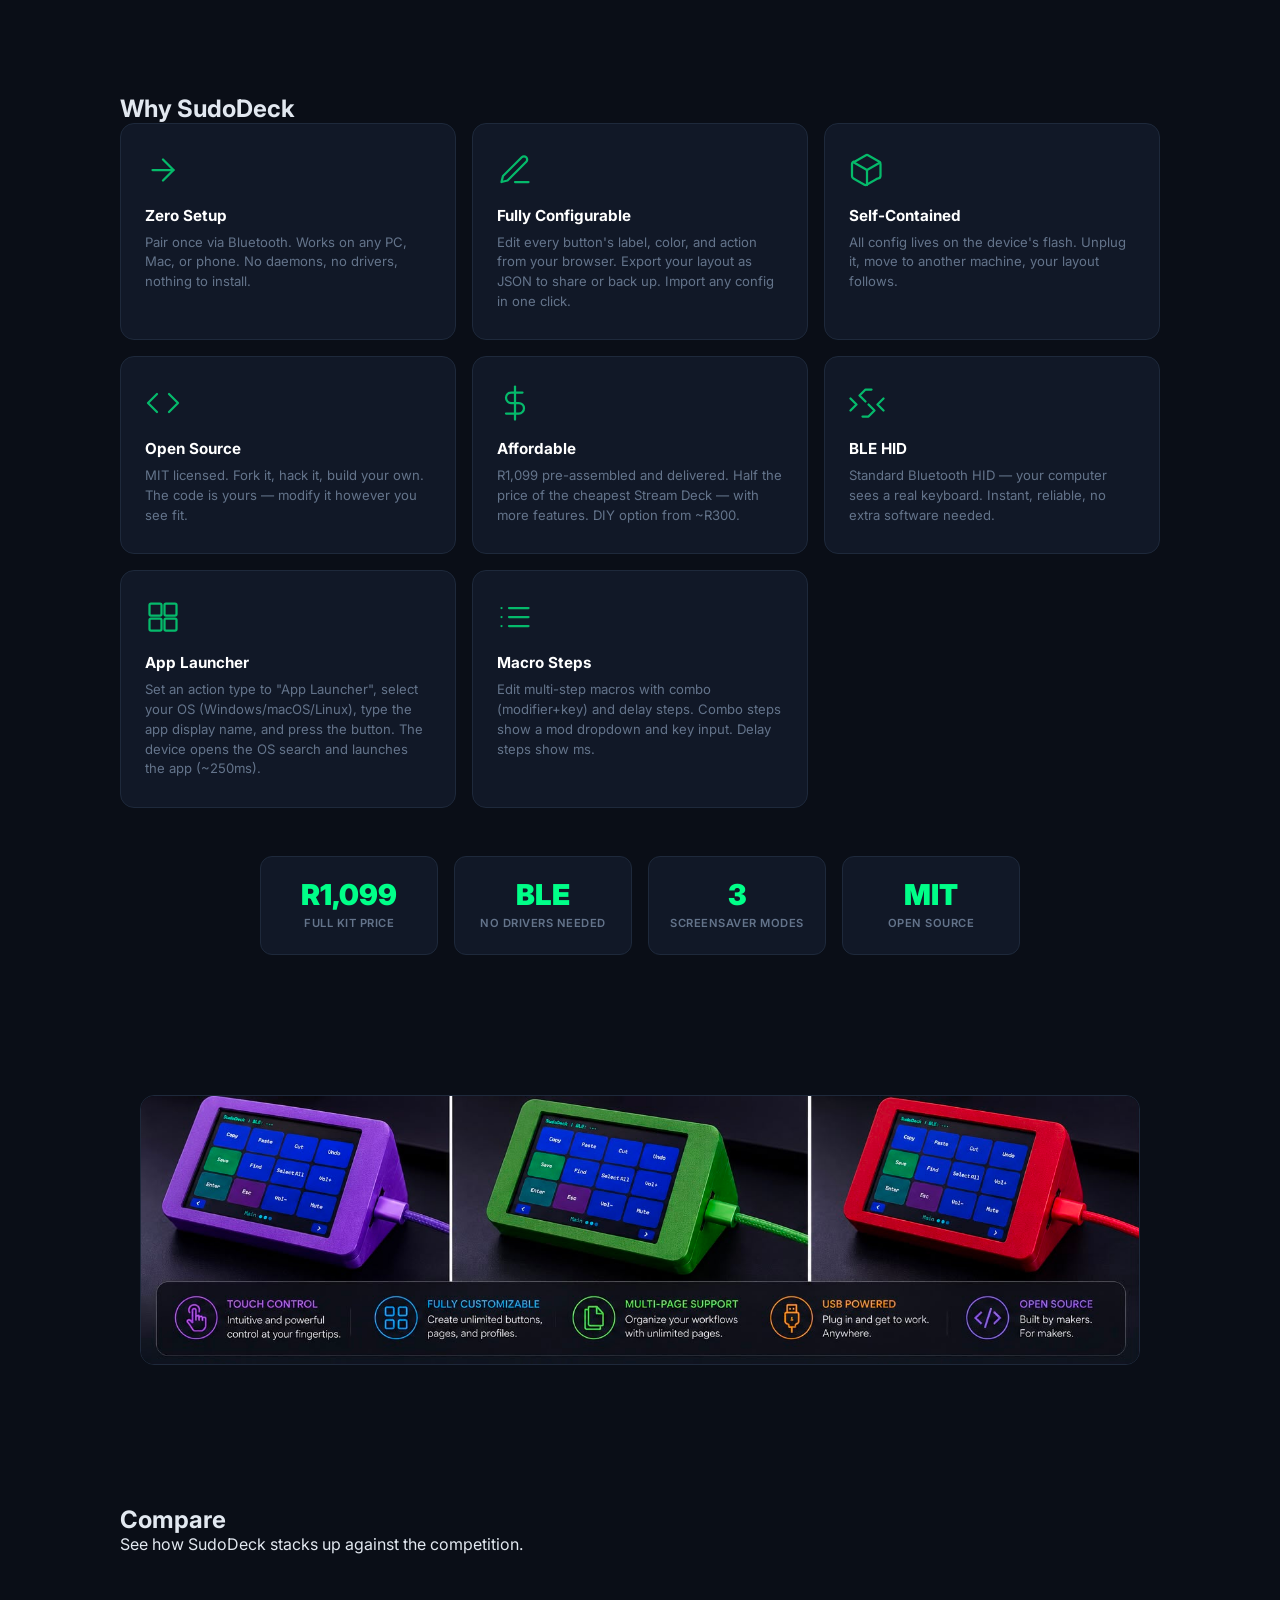
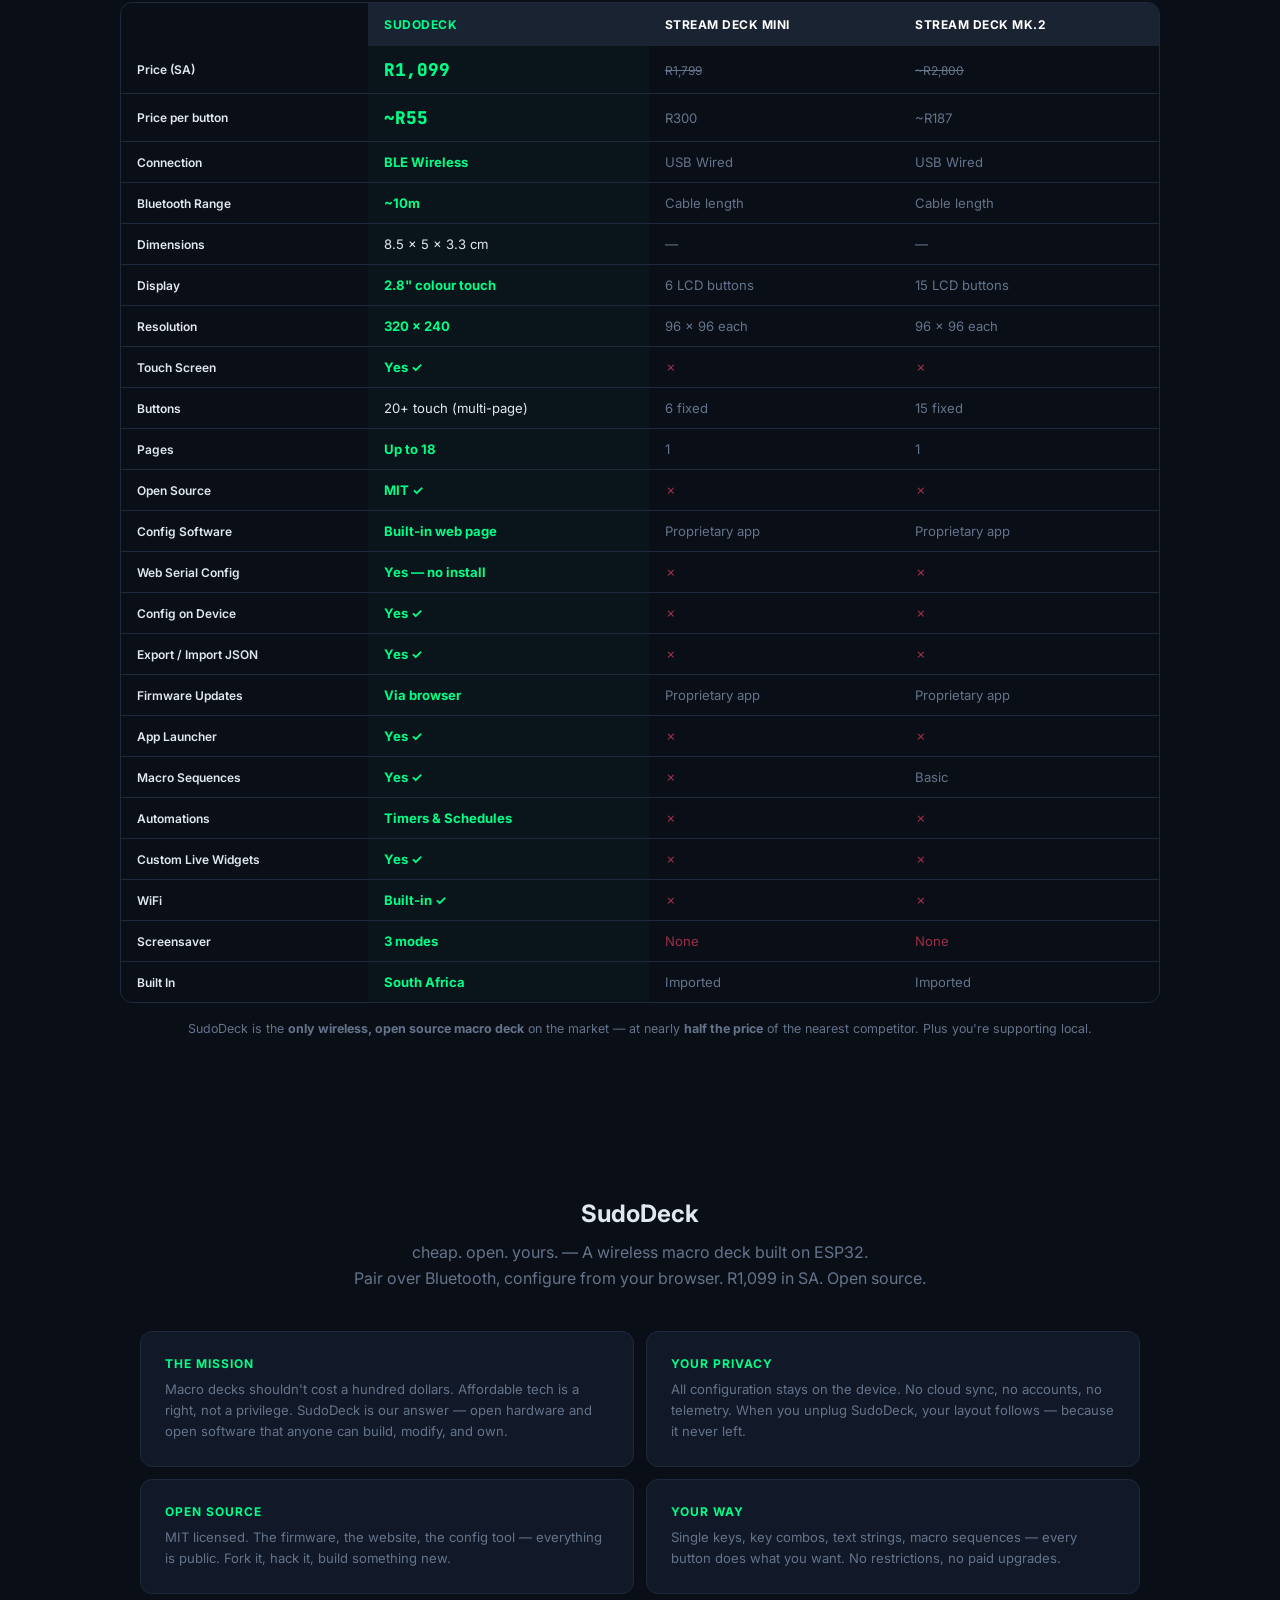
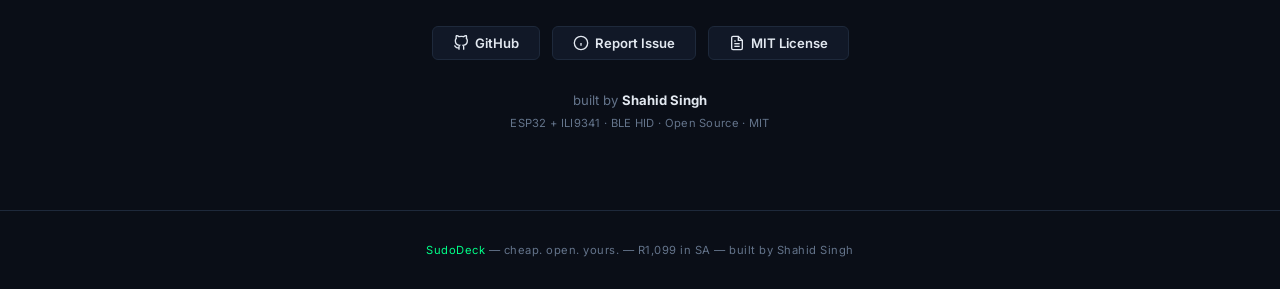
==== commit 67191c36: "feat: animated gradient mesh background + rewrite Why I built it - CSS-only animated gradient mesh o" ====
--- a/docs/index.html
+++ b/docs/index.html
@@ -58,14 +58,7 @@
       <div class="intro-heart">
         <h3>Why I built it</h3>
         <p>
-          I wanted a Stream Deck but I couldn't justify R2,800 for what's basically a row of
-          LCD buttons. So I built my own — open source, wireless, half the price, and better
-          in every way that matters to me. No proprietary software. No planned obsolescence.
-          Just cheap hardware running free software that you actually own.
-        </p>
-        <p>
-          I'm not a big company — just someone in this world who thought tech should cost less.
-          If you feel the same way, I hope SudoDeck is for you.
+          I couldn't afford the tool I wanted, so I built my own. Then I shared the code, the designs, and the firmware for free — not so you could copy what I made, but so you could see what's possible. You don't need permission to create. You don't need a team to begin. You just need the courage to start. If a guy in a small town with a soldering iron can ship a product, imagine what you can build.
         </p>
         <p class="intro-sign">— Shahid</p>
       </div>
--- a/docs/style.css
+++ b/docs/style.css
@@ -22,6 +22,31 @@
     color: var(--text);
     font-family: var(--font);
     overflow-x: hidden;
+    position: relative;
+  }
+  body::before {
+    content: '';
+    position: fixed;
+    top: 0; left: 0;
+    width: 100vw;
+    height: 100vh;
+    z-index: -1;
+    pointer-events: none;
+    background:
+      radial-gradient(ellipse 80% 60% at 25% 15%, rgba(0,255,136,0.06) 0%, transparent 60%),
+      radial-gradient(ellipse 60% 50% at 70% 65%, rgba(8,100,180,0.04) 0%, transparent 50%),
+      radial-gradient(ellipse 50% 70% at 55% 80%, rgba(120,20,200,0.03) 0%, transparent 50%);
+    animation:
+      meshDrift 30s ease-in-out infinite alternate,
+      meshBreathe 10s ease-in-out infinite alternate;
+  }
+  @keyframes meshDrift {
+    0% { transform: translate(0, 0) scale(1); }
+    100% { transform: translate(2.5%, 1.5%) scale(1.04); }
+  }
+  @keyframes meshBreathe {
+    0% { opacity: 0.55; }
+    100% { opacity: 1; }
   }
   ::selection { background: var(--acc); color: var(--bg); }
 
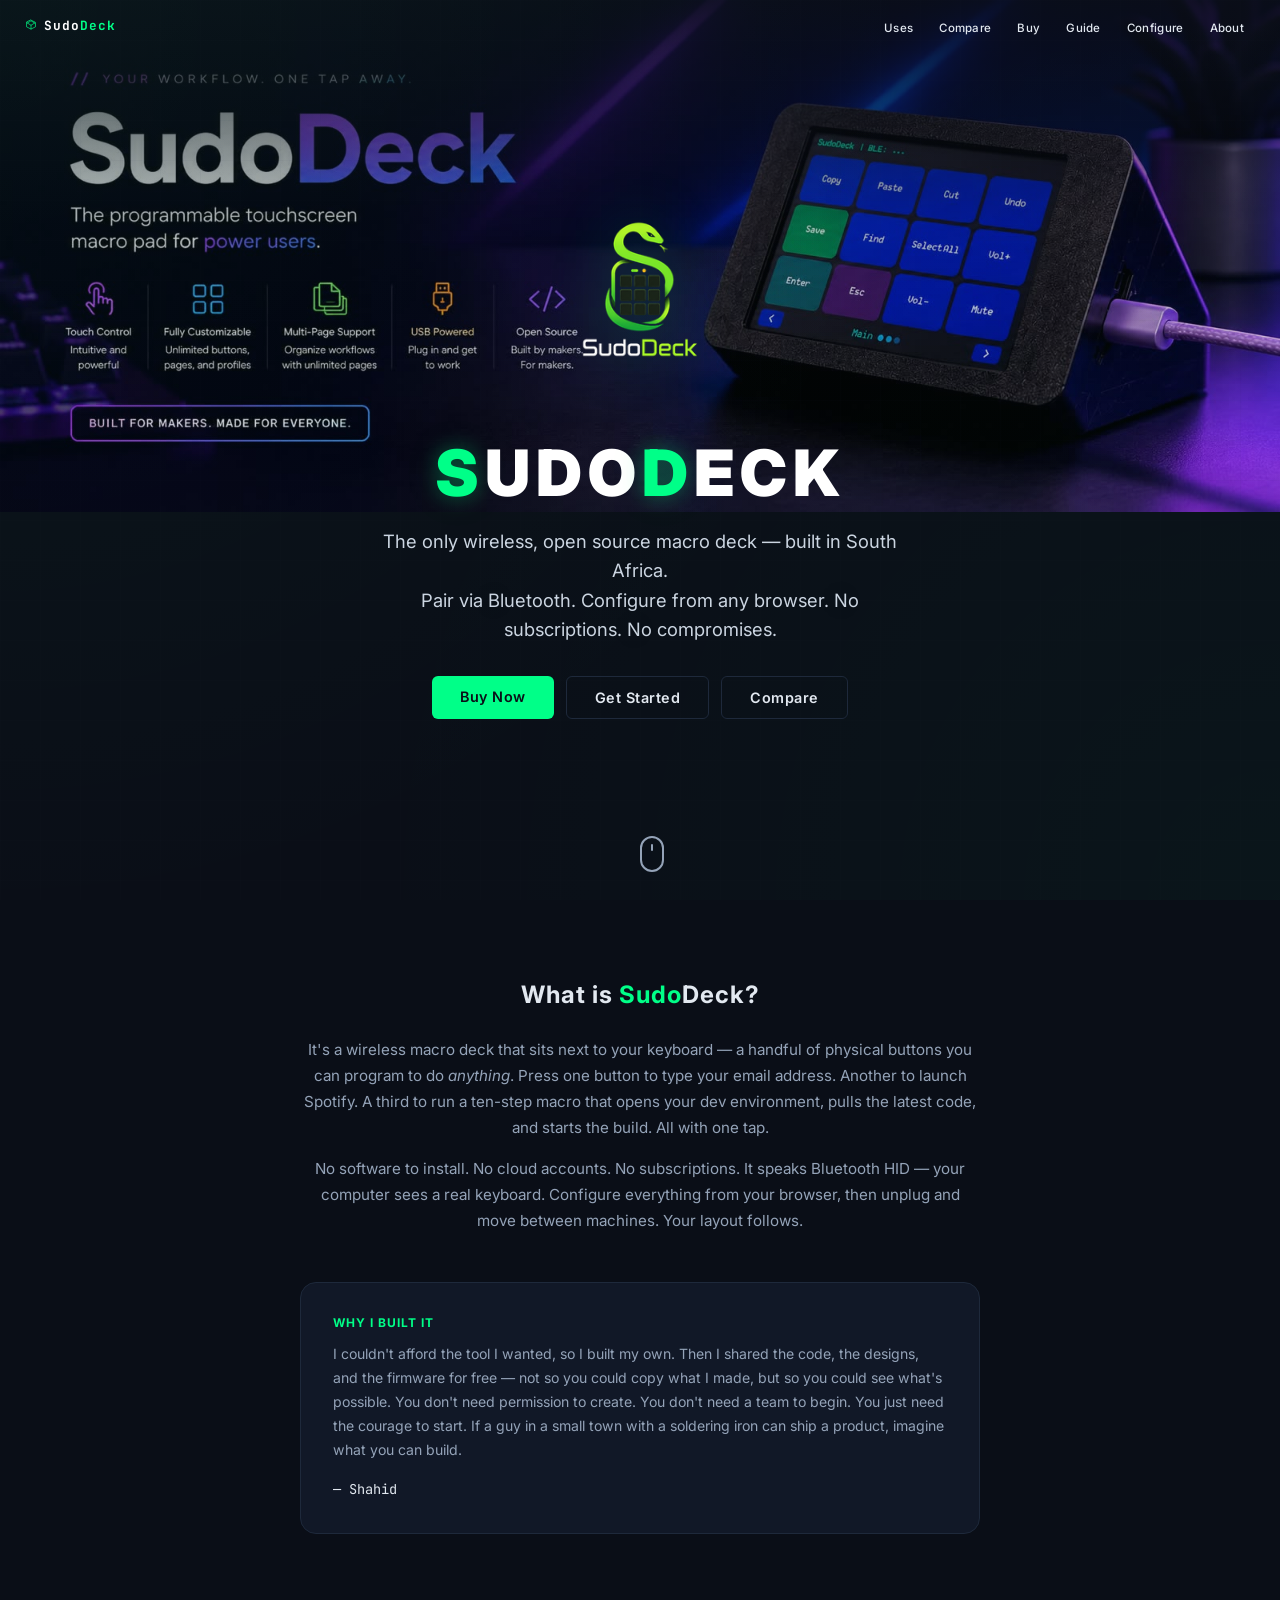
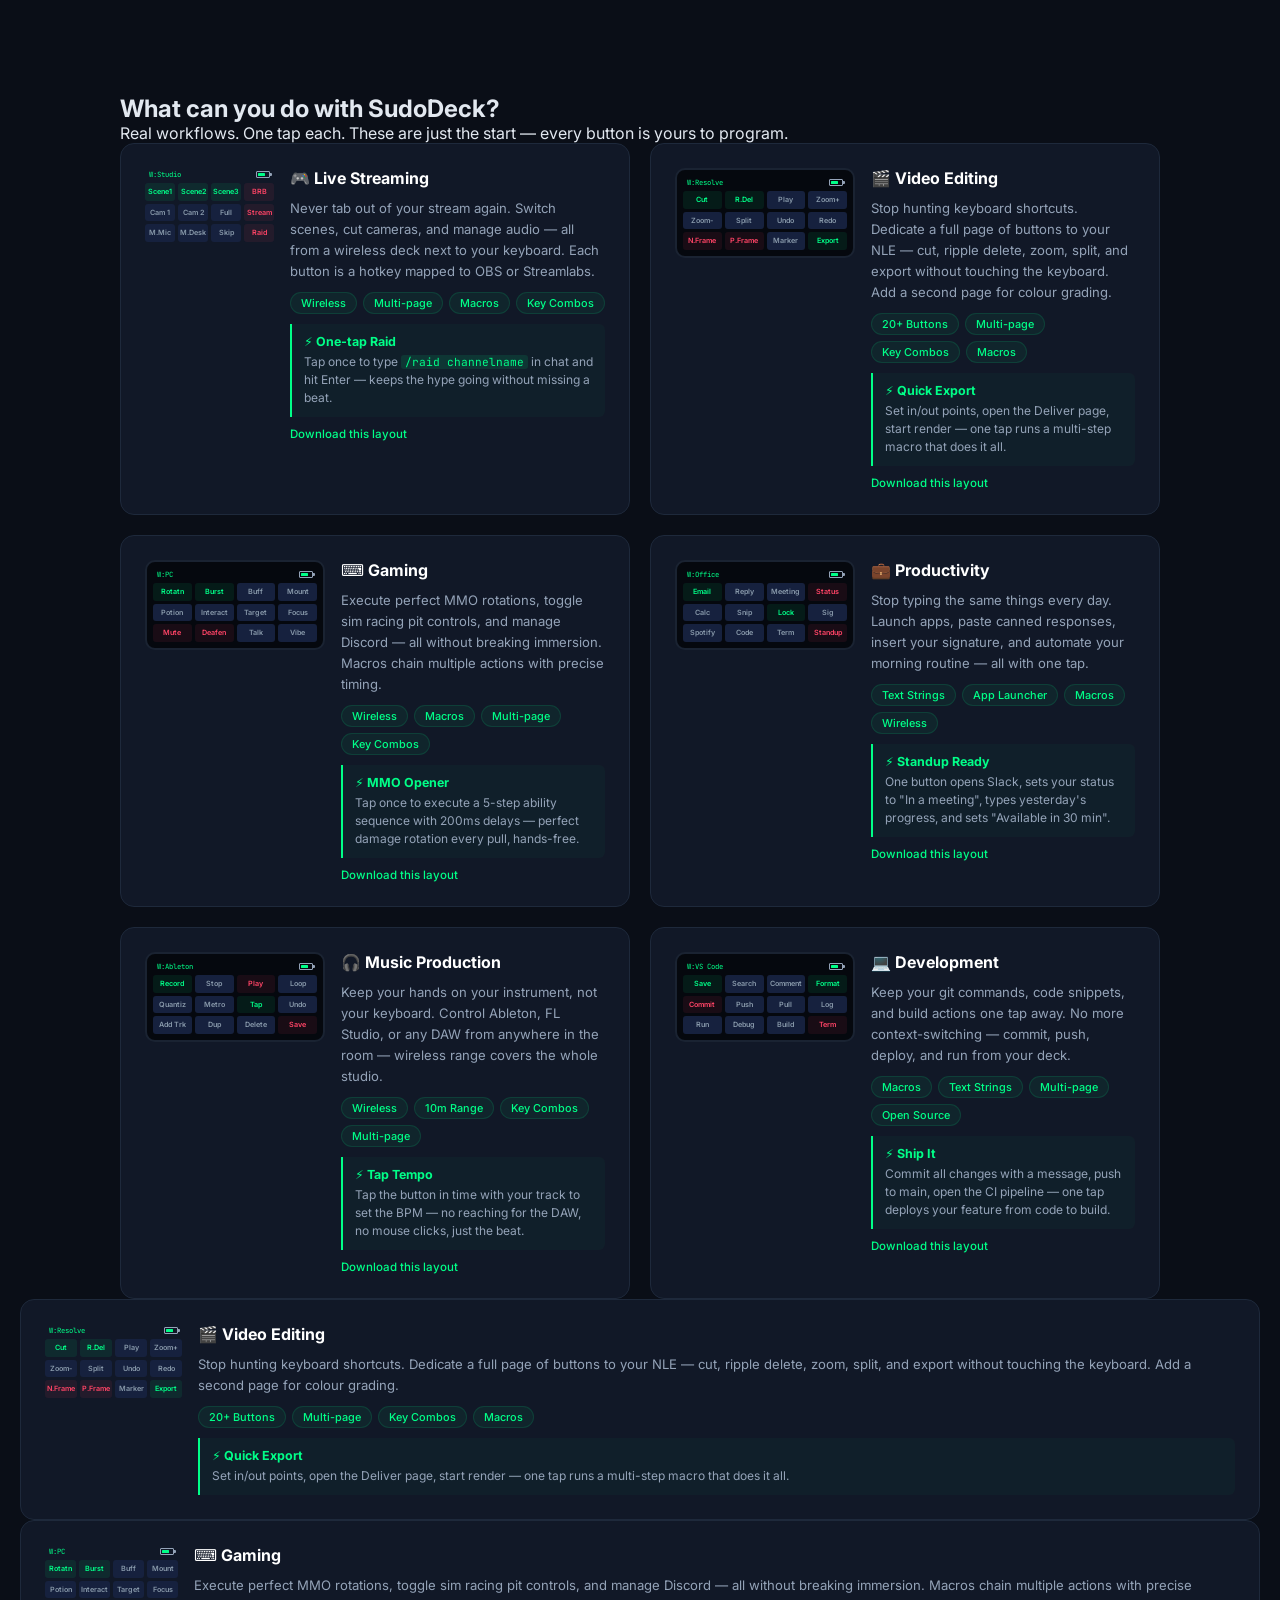
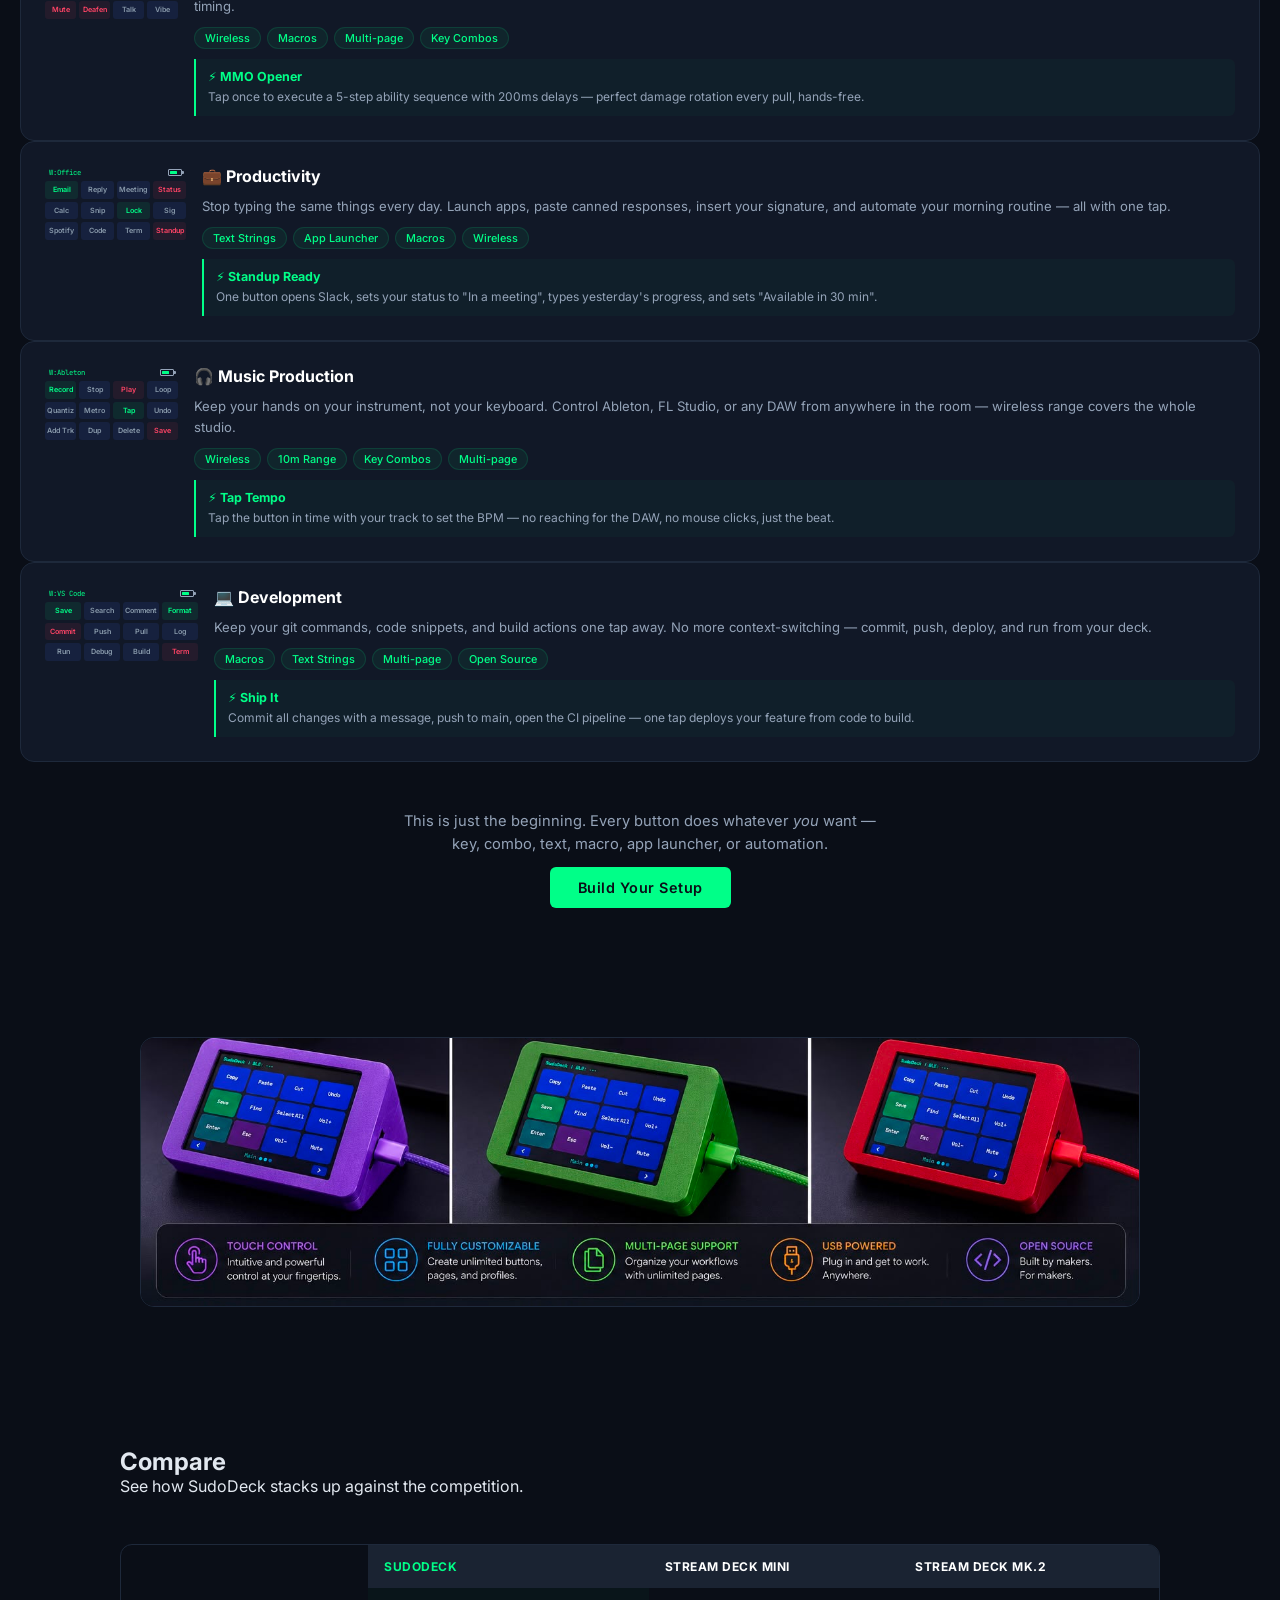
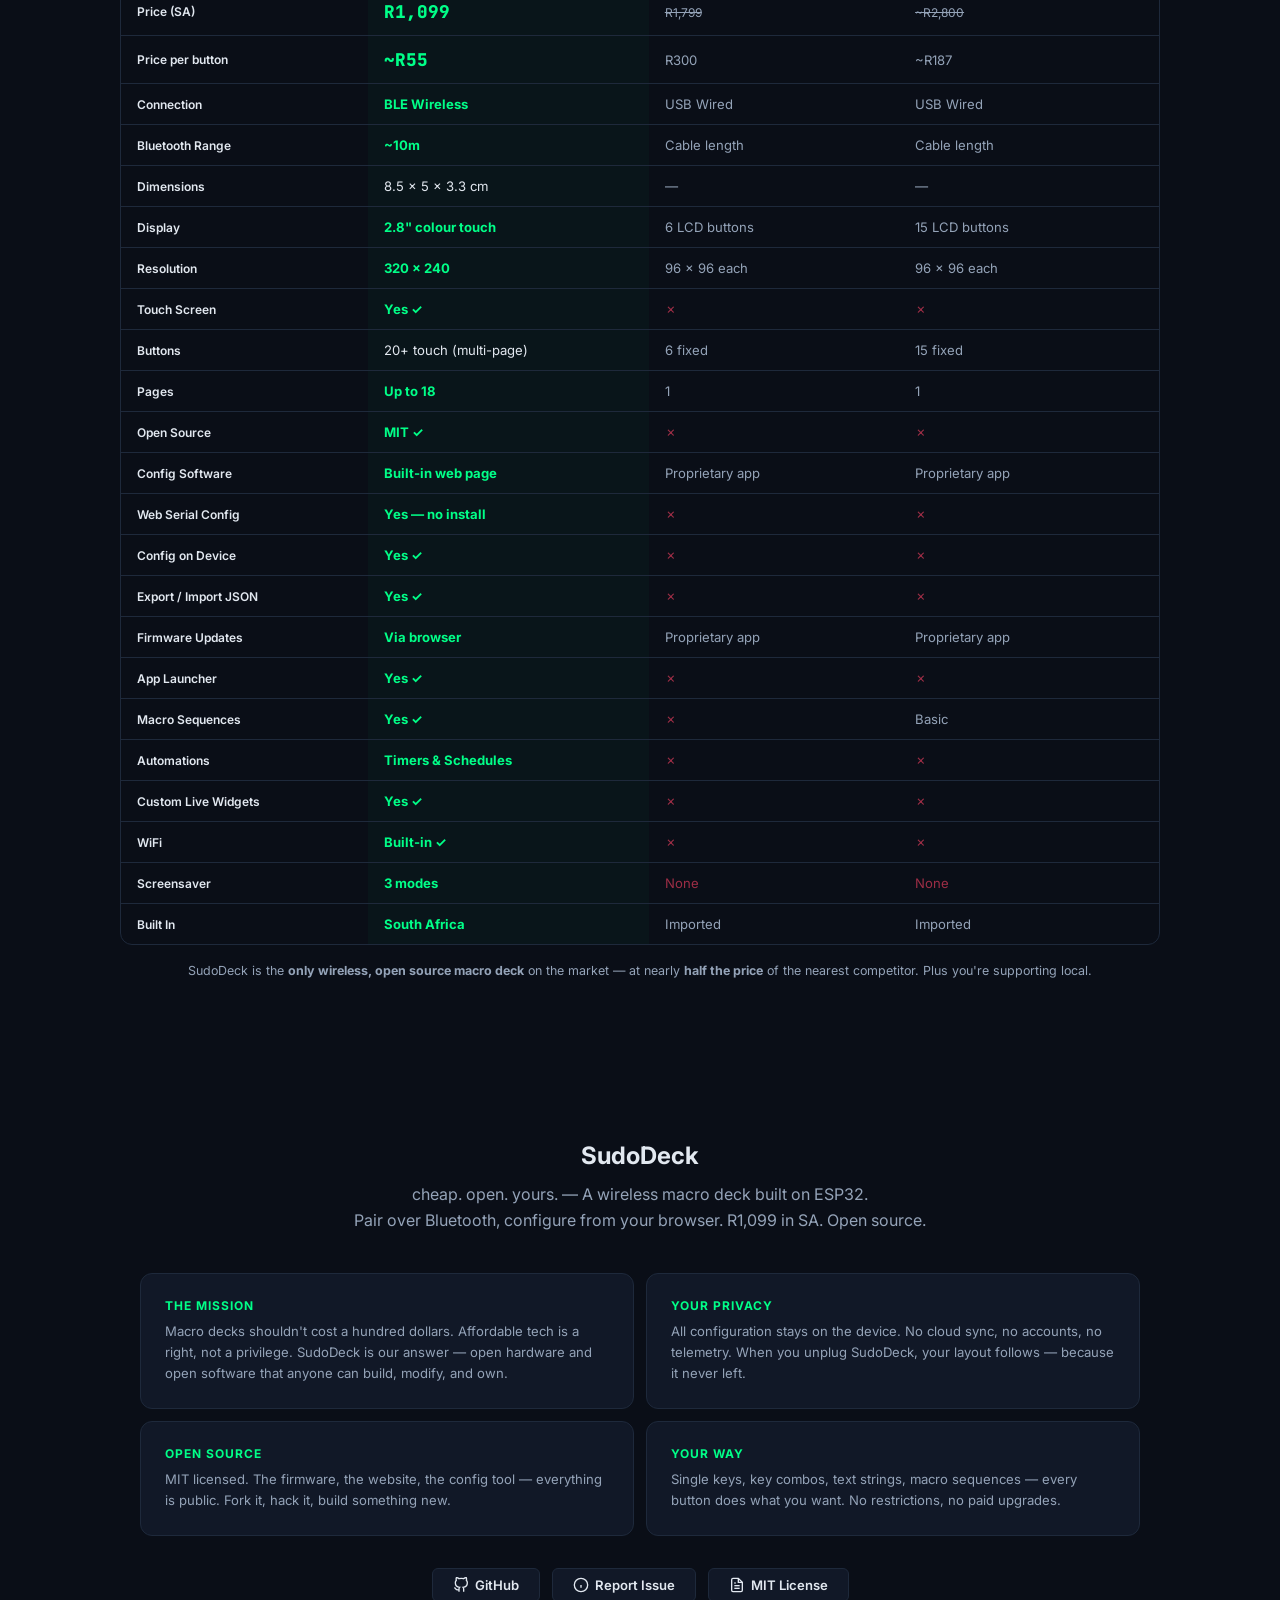
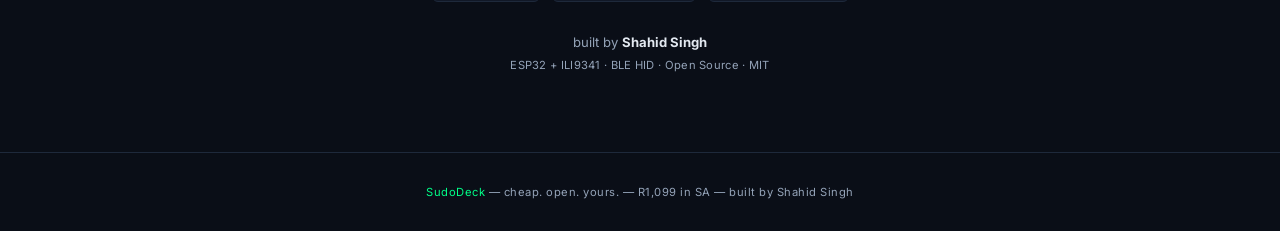
==== commit 84e1d81e: "use cases section replacing features - Replaced Why SudoDeck feature grid with 6 use case cards:   L" ====
--- a/docs/index.html
+++ b/docs/index.html
@@ -16,7 +16,7 @@
 <nav>
   <a class="nl" href="/"><span class="s"><svg viewBox="0 0 100 125" fill="none" stroke="#00FF88" stroke-width="6" stroke-linecap="round" stroke-linejoin="round"><path d="M50 10 L90 30 L90 70 L50 90 L10 70 L10 30 Z" /><path d="M18 36 L50 16 L82 36" /><path d="M18 36 L50 56 L82 36" /><path d="M50 56 L50 90" /></svg></span>Sudo<span class="g">Deck</span></a>
   <ul class="nls">
-    <li><a href="#features">Features</a></li>
+    <li><a href="#usecases">Uses</a></li>
     <li><a href="#compare">Compare</a></li>
     <li><a href="buy/">Buy</a></li>
     <li><a href="guide/">Guide</a></li>
@@ -66,91 +66,411 @@
   </div>
 </section>
 
-<section id="features">
+<section id="usecases">
   <div class="inner">
-    <h2>Why <span class="g">Sudo</span>Deck</h2>
-    <div class="f-grid">
-      <div class="f-card rv d1">
-        <svg viewBox="0 0 24 24" fill="none" stroke="#00FF88" stroke-width="1.5" stroke-linecap="round" stroke-linejoin="round">
-          <path d="M5 12h14"/><path d="M12 5l7 7-7 7"/>
-        </svg>
-        <h3>Zero Setup</h3>
-        <p>Pair once via Bluetooth. Works on any PC, Mac, or phone. No daemons, no drivers, nothing to install.</p>
-      </div>
-      <div class="f-card rv d2">
-        <svg viewBox="0 0 24 24" fill="none" stroke="#00FF88" stroke-width="1.5" stroke-linecap="round" stroke-linejoin="round">
-          <path d="M12 20h9"/><path d="M16.5 3.5a2.121 2.121 0 013 3L7 19l-4 1 1-4L16.5 3.5z"/>
-        </svg>
-        <h3>Fully Configurable</h3>
-        <p>Edit every button's label, color, and action from your browser. Export your layout as JSON to share or back up. Import any config in one click.</p>
-      </div>
-      <div class="f-card rv d3">
-        <svg viewBox="0 0 24 24" fill="none" stroke="#00FF88" stroke-width="1.5" stroke-linecap="round" stroke-linejoin="round">
-          <path d="M21 16V8a2 2 0 00-1-1.73l-7-4a2 2 0 00-2 0l-7 4A2 2 0 002 8v8a2 2 0 001 1.73l7 4a2 2 0 002 0l7-4A2 2 0 0021 16z"/>
-          <polyline points="3.27 6.96 12 12.01 20.73 6.96"/>
-          <line x1="12" y1="22.08" x2="12" y2="12"/>
-        </svg>
-        <h3>Self-Contained</h3>
-        <p>All config lives on the device's flash. Unplug it, move to another machine, your layout follows.</p>
-      </div>
-      <div class="f-card rv d4">
-        <svg viewBox="0 0 24 24" fill="none" stroke="#00FF88" stroke-width="1.5" stroke-linecap="round" stroke-linejoin="round">
-          <polyline points="16 18 22 12 16 6"/><polyline points="8 6 2 12 8 18"/>
-        </svg>
-        <h3>Open Source</h3>
-        <p>MIT licensed. Fork it, hack it, build your own. The code is yours — modify it however you see fit.</p>
-      </div>
-      <div class="f-card rv d5">
-        <svg viewBox="0 0 24 24" fill="none" stroke="#00FF88" stroke-width="1.5" stroke-linecap="round" stroke-linejoin="round">
-          <line x1="12" y1="1" x2="12" y2="23"/><path d="M17 5H9.5a3.5 3.5 0 000 7h5a3.5 3.5 0 010 7H6"/>
-        </svg>
-        <h3>Affordable</h3>
-        <p>R1,099 pre-assembled and delivered. Half the price of the cheapest Stream Deck — with more features. DIY option from ~R300.</p>
-      </div>
-      <div class="f-card rv d6">
-        <svg viewBox="0 0 24 24" fill="none" stroke="#00FF88" stroke-width="1.5" stroke-linecap="round" stroke-linejoin="round">
-          <path d="M1 9l4 4-4 4"/><path d="M9 21h4l4-4-4-4"/>
-          <path d="M23 9l-4 4 4 4"/><path d="M15 3h-4l-4 4 4 4"/>
-        </svg>
-        <h3>BLE HID</h3>
-        <p>Standard Bluetooth HID — your computer sees a real keyboard. Instant, reliable, no extra software needed.</p>
-      </div>
-      <div class="f-card rv d1">
-        <svg viewBox="0 0 24 24" fill="none" stroke="#00FF88" stroke-width="1.5" stroke-linecap="round" stroke-linejoin="round">
-          <rect x="3" y="3" width="8" height="8" rx="1"/><rect x="13" y="3" width="8" height="8" rx="1"/>
-          <rect x="3" y="13" width="8" height="8" rx="1"/><rect x="13" y="13" width="8" height="8" rx="1"/>
-        </svg>
-        <h3>App Launcher</h3>
-        <p>Set an action type to "App Launcher", select your OS (Windows/macOS/Linux), type the app display name, and press the button. The device opens the OS search and launches the app (~250ms).</p>
-      </div>
-      <div class="f-card rv d3">
-        <svg viewBox="0 0 24 24" fill="none" stroke="#00FF88" stroke-width="1.5" stroke-linecap="round" stroke-linejoin="round">
-          <line x1="8" y1="6" x2="21" y2="6"/><line x1="8" y1="12" x2="21" y2="12"/>
-          <line x1="8" y1="18" x2="21" y2="18"/><line x1="3" y1="6" x2="3.01" y2="6"/>
-          <line x1="3" y1="12" x2="3.01" y2="12"/><line x1="3" y1="18" x2="3.01" y2="18"/>
-        </svg>
-        <h3>Macro Steps</h3>
-        <p>Edit multi-step macros with combo (modifier+key) and delay steps. Combo steps show a mod dropdown and key input. Delay steps show ms.</p>
-      </div>
+    <h2>What can you do with <span class="g">Sudo</span>Deck?</h2>
+    <p class="sd">Real workflows. One tap each. These are just the start — every button is yours to program.</p>
+
+    <div class="uc-grid">
+
+      <!-- ─── 1. Live Streaming ─── -->
+      <div class="uc-card">
+        <div class="uc-mockup">
+          <div class="cyd-bar"><span class="cyd-w">W:Studio</span><span class="cyd-bat"></span></div>
+          <div class="cyd-grid">
+            <div class="cyd-btn hl">Scene1</div>
+            <div class="cyd-btn hl">Scene2</div>
+            <div class="cyd-btn hl">Scene3</div>
+            <div class="cyd-btn ko">BRB</div>
+            <div class="cyd-btn">Cam 1</div>
+            <div class="cyd-btn">Cam 2</div>
+            <div class="cyd-btn">Full</div>
+            <div class="cyd-btn ko">Stream</div>
+            <div class="cyd-btn">M.Mic</div>
+            <div class="cyd-btn">M.Desk</div>
+            <div class="cyd-btn">Skip</div>
+            <div class="cyd-btn ko">Raid</div>
+          </div>
+        </div>
+        <div class="uc-info">
+          <h3>🎮 Live Streaming</h3>
+          <p>Never tab out of your stream again. Switch scenes, cut cameras, and manage audio — all from a wireless deck next to your keyboard. Each button is a hotkey mapped to OBS or Streamlabs.</p>
+          <div class="uc-tags">
+            <span>Wireless</span>
+            <span>Multi-page</span>
+            <span>Macros</span>
+            <span>Key Combos</span>
+          </div>
+          <div class="uc-macro">
+            <strong>⚡ One-tap Raid</strong>
+            <span>Tap once to type <code>/raid channelname</code> in chat and hit Enter — keeps the hype going without missing a beat.</span>
+          </div>
+          <a class="uc-dl" href="assets/usecases/streaming.json" download>Download this layout</a>
+        </div>
+      </div>
+
+      <!-- ─── 2. Video Editing ─── -->
+      <div class="uc-card">
+        <div class="cyd-mockup">
+          <div class="cyd-bar"><span class="cyd-w">W:Resolve</span><span class="cyd-bat"></span></div>
+          <div class="cyd-grid">
+            <div class="cyd-btn hl">Cut</div>
+            <div class="cyd-btn hl">R.Del</div>
+            <div class="cyd-btn">Play</div>
+            <div class="cyd-btn">Zoom+</div>
+            <div class="cyd-btn">Zoom-</div>
+            <div class="cyd-btn">Split</div>
+            <div class="cyd-btn">Undo</div>
+            <div class="cyd-btn">Redo</div>
+            <div class="cyd-btn ko">N.Frame</div>
+            <div class="cyd-btn ko">P.Frame</div>
+            <div class="cyd-btn">Marker</div>
+            <div class="cyd-btn hl">Export</div>
+          </div>
+        </div>
+        <div class="uc-info">
+          <h3>🎬 Video Editing</h3>
+          <p>Stop hunting keyboard shortcuts. Dedicate a full page of buttons to your NLE — cut, ripple delete, zoom, split, and export without touching the keyboard. Add a second page for colour grading.</p>
+          <div class="uc-tags">
+            <span>20+ Buttons</span>
+            <span>Multi-page</span>
+            <span>Key Combos</span>
+            <span>Macros</span>
+          </div>
+          <div class="uc-macro">
+            <strong>⚡ Quick Export</strong>
+            <span>Set in/out points, open the Deliver page, start render — one tap runs a multi-step macro that does it all.</span>
+          </div>
+          <a class="uc-dl" href="assets/usecases/video-editing.json" download>Download this layout</a>
+        </div>
+      </div>
+
+      <!-- ─── 3. Gaming ─── -->
+      <div class="uc-card">
+        <div class="cyd-mockup">
+          <div class="cyd-bar"><span class="cyd-w">W:PC</span><span class="cyd-bat"></span></div>
+          <div class="cyd-grid">
+            <div class="cyd-btn hl">Rotatn</div>
+            <div class="cyd-btn hl">Burst</div>
+            <div class="cyd-btn">Buff</div>
+            <div class="cyd-btn">Mount</div>
+            <div class="cyd-btn">Potion</div>
+            <div class="cyd-btn">Interact</div>
+            <div class="cyd-btn">Target</div>
+            <div class="cyd-btn">Focus</div>
+            <div class="cyd-btn ko">Mute</div>
+            <div class="cyd-btn ko">Deafen</div>
+            <div class="cyd-btn">Talk</div>
+            <div class="cyd-btn">Vibe</div>
+          </div>
+        </div>
+        <div class="uc-info">
+          <h3>⌨️ Gaming</h3>
+          <p>Execute perfect MMO rotations, toggle sim racing pit controls, and manage Discord — all without breaking immersion. Macros chain multiple actions with precise timing.</p>
+          <div class="uc-tags">
+            <span>Wireless</span>
+            <span>Macros</span>
+            <span>Multi-page</span>
+            <span>Key Combos</span>
+          </div>
+          <div class="uc-macro">
+            <strong>⚡ MMO Opener</strong>
+            <span>Tap once to execute a 5-step ability sequence with 200ms delays — perfect damage rotation every pull, hands-free.</span>
+          </div>
+          <a class="uc-dl" href="assets/usecases/gaming.json" download>Download this layout</a>
+        </div>
+      </div>
+
+      <!-- ─── 4. Productivity ─── -->
+      <div class="uc-card">
+        <div class="cyd-mockup">
+          <div class="cyd-bar"><span class="cyd-w">W:Office</span><span class="cyd-bat"></span></div>
+          <div class="cyd-grid">
+            <div class="cyd-btn hl">Email</div>
+            <div class="cyd-btn">Reply</div>
+            <div class="cyd-btn">Meeting</div>
+            <div class="cyd-btn ko">Status</div>
+            <div class="cyd-btn">Calc</div>
+            <div class="cyd-btn">Snip</div>
+            <div class="cyd-btn hl">Lock</div>
+            <div class="cyd-btn">Sig</div>
+            <div class="cyd-btn">Spotify</div>
+            <div class="cyd-btn">Code</div>
+            <div class="cyd-btn">Term</div>
+            <div class="cyd-btn ko">Standup</div>
+          </div>
+        </div>
+        <div class="uc-info">
+          <h3>💼 Productivity</h3>
+          <p>Stop typing the same things every day. Launch apps, paste canned responses, insert your signature, and automate your morning routine — all with one tap.</p>
+          <div class="uc-tags">
+            <span>Text Strings</span>
+            <span>App Launcher</span>
+            <span>Macros</span>
+            <span>Wireless</span>
+          </div>
+          <div class="uc-macro">
+            <strong>⚡ Standup Ready</strong>
+            <span>One button opens Slack, sets your status to "In a meeting", types yesterday's progress, and sets "Available in 30 min".</span>
+          </div>
+          <a class="uc-dl" href="assets/usecases/productivity.json" download>Download this layout</a>
+        </div>
+      </div>
+
+      <!-- ─── 5. Music Production ─── -->
+      <div class="uc-card">
+        <div class="cyd-mockup">
+          <div class="cyd-bar"><span class="cyd-w">W:Ableton</span><span class="cyd-bat"></span></div>
+          <div class="cyd-grid">
+            <div class="cyd-btn hl">Record</div>
+            <div class="cyd-btn">Stop</div>
+            <div class="cyd-btn ko">Play</div>
+            <div class="cyd-btn">Loop</div>
+            <div class="cyd-btn">Quantiz</div>
+            <div class="cyd-btn">Metro</div>
+            <div class="cyd-btn hl">Tap</div>
+            <div class="cyd-btn">Undo</div>
+            <div class="cyd-btn">Add Trk</div>
+            <div class="cyd-btn">Dup</div>
+            <div class="cyd-btn">Delete</div>
+            <div class="cyd-btn ko">Save</div>
+          </div>
+        </div>
+        <div class="uc-info">
+          <h3>🎧 Music Production</h3>
+          <p>Keep your hands on your instrument, not your keyboard. Control Ableton, FL Studio, or any DAW from anywhere in the room — wireless range covers the whole studio.</p>
+          <div class="uc-tags">
+            <span>Wireless</span>
+            <span>10m Range</span>
+            <span>Key Combos</span>
+            <span>Multi-page</span>
+          </div>
+          <div class="uc-macro">
+            <strong>⚡ Tap Tempo</strong>
+            <span>Tap the button in time with your track to set the BPM — no reaching for the DAW, no mouse clicks, just the beat.</span>
+          </div>
+          <a class="uc-dl" href="assets/usecases/music-production.json" download>Download this layout</a>
+        </div>
+      </div>
+
+      <!-- ─── 6. Development ─── -->
+      <div class="uc-card">
+        <div class="cyd-mockup">
+          <div class="cyd-bar"><span class="cyd-w">W:VS Code</span><span class="cyd-bat"></span></div>
+          <div class="cyd-grid">
+            <div class="cyd-btn hl">Save</div>
+            <div class="cyd-btn">Search</div>
+            <div class="cyd-btn">Comment</div>
+            <div class="cyd-btn hl">Format</div>
+            <div class="cyd-btn ko">Commit</div>
+            <div class="cyd-btn">Push</div>
+            <div class="cyd-btn">Pull</div>
+            <div class="cyd-btn">Log</div>
+            <div class="cyd-btn">Run</div>
+            <div class="cyd-btn">Debug</div>
+            <div class="cyd-btn">Build</div>
+            <div class="cyd-btn ko">Term</div>
+          </div>
+        </div>
+        <div class="uc-info">
+          <h3>💻 Development</h3>
+          <p>Keep your git commands, code snippets, and build actions one tap away. No more context-switching — commit, push, deploy, and run from your deck.</p>
+          <div class="uc-tags">
+            <span>Macros</span>
+            <span>Text Strings</span>
+            <span>Multi-page</span>
+            <span>Open Source</span>
+          </div>
+          <div class="uc-macro">
+            <strong>⚡ Ship It</strong>
+            <span>Commit all changes with a message, push to main, open the CI pipeline — one tap deploys your feature from code to build.</span>
+          </div>
+          <a class="uc-dl" href="assets/usecases/development.json" download>Download this layout</a>
+        </div>
+      </div>
+        </div>
+      </div>
+
+      <!-- ─── 2. Video Editing ─── -->
+      <div class="uc-card">
+        <div class="uc-mockup">
+          <div class="cyd-bar"><span class="cyd-w">W:Resolve</span><span class="cyd-bat"></span></div>
+          <div class="cyd-grid">
+            <div class="cyd-btn hl">Cut</div>
+            <div class="cyd-btn hl">R.Del</div>
+            <div class="cyd-btn">Play</div>
+            <div class="cyd-btn">Zoom+</div>
+            <div class="cyd-btn">Zoom-</div>
+            <div class="cyd-btn">Split</div>
+            <div class="cyd-btn">Undo</div>
+            <div class="cyd-btn">Redo</div>
+            <div class="cyd-btn ko">N.Frame</div>
+            <div class="cyd-btn ko">P.Frame</div>
+            <div class="cyd-btn">Marker</div>
+            <div class="cyd-btn hl">Export</div>
+          </div>
+        </div>
+        <div class="uc-info">
+          <h3>🎬 Video Editing</h3>
+          <p>Stop hunting keyboard shortcuts. Dedicate a full page of buttons to your NLE — cut, ripple delete, zoom, split, and export without touching the keyboard. Add a second page for colour grading.</p>
+          <div class="uc-tags">
+            <span>20+ Buttons</span>
+            <span>Multi-page</span>
+            <span>Key Combos</span>
+            <span>Macros</span>
+          </div>
+          <div class="uc-macro">
+            <strong>⚡ Quick Export</strong>
+            <span>Set in/out points, open the Deliver page, start render — one tap runs a multi-step macro that does it all.</span>
+          </div>
+        </div>
+      </div>
+
+      <!-- ─── 3. Gaming ─── -->
+      <div class="uc-card">
+        <div class="uc-mockup">
+          <div class="cyd-bar"><span class="cyd-w">W:PC</span><span class="cyd-bat"></span></div>
+          <div class="cyd-grid">
+            <div class="cyd-btn hl">Rotatn</div>
+            <div class="cyd-btn hl">Burst</div>
+            <div class="cyd-btn">Buff</div>
+            <div class="cyd-btn">Mount</div>
+            <div class="cyd-btn">Potion</div>
+            <div class="cyd-btn">Interact</div>
+            <div class="cyd-btn">Target</div>
+            <div class="cyd-btn">Focus</div>
+            <div class="cyd-btn ko">Mute</div>
+            <div class="cyd-btn ko">Deafen</div>
+            <div class="cyd-btn">Talk</div>
+            <div class="cyd-btn">Vibe</div>
+          </div>
+        </div>
+        <div class="uc-info">
+          <h3>⌨️ Gaming</h3>
+          <p>Execute perfect MMO rotations, toggle sim racing pit controls, and manage Discord — all without breaking immersion. Macros chain multiple actions with precise timing.</p>
+          <div class="uc-tags">
+            <span>Wireless</span>
+            <span>Macros</span>
+            <span>Multi-page</span>
+            <span>Key Combos</span>
+          </div>
+          <div class="uc-macro">
+            <strong>⚡ MMO Opener</strong>
+            <span>Tap once to execute a 5-step ability sequence with 200ms delays — perfect damage rotation every pull, hands-free.</span>
+          </div>
+        </div>
+      </div>
+
+      <!-- ─── 4. Productivity ─── -->
+      <div class="uc-card">
+        <div class="uc-mockup">
+          <div class="cyd-bar"><span class="cyd-w">W:Office</span><span class="cyd-bat"></span></div>
+          <div class="cyd-grid">
+            <div class="cyd-btn hl">Email</div>
+            <div class="cyd-btn">Reply</div>
+            <div class="cyd-btn">Meeting</div>
+            <div class="cyd-btn ko">Status</div>
+            <div class="cyd-btn">Calc</div>
+            <div class="cyd-btn">Snip</div>
+            <div class="cyd-btn hl">Lock</div>
+            <div class="cyd-btn">Sig</div>
+            <div class="cyd-btn">Spotify</div>
+            <div class="cyd-btn">Code</div>
+            <div class="cyd-btn">Term</div>
+            <div class="cyd-btn ko">Standup</div>
+          </div>
+        </div>
+        <div class="uc-info">
+          <h3>💼 Productivity</h3>
+          <p>Stop typing the same things every day. Launch apps, paste canned responses, insert your signature, and automate your morning routine — all with one tap.</p>
+          <div class="uc-tags">
+            <span>Text Strings</span>
+            <span>App Launcher</span>
+            <span>Macros</span>
+            <span>Wireless</span>
+          </div>
+          <div class="uc-macro">
+            <strong>⚡ Standup Ready</strong>
+            <span>One button opens Slack, sets your status to "In a meeting", types yesterday's progress, and sets "Available in 30 min".</span>
+          </div>
+        </div>
+      </div>
+
+      <!-- ─── 5. Music Production ─── -->
+      <div class="uc-card">
+        <div class="uc-mockup">
+          <div class="cyd-bar"><span class="cyd-w">W:Ableton</span><span class="cyd-bat"></span></div>
+          <div class="cyd-grid">
+            <div class="cyd-btn hl">Record</div>
+            <div class="cyd-btn">Stop</div>
+            <div class="cyd-btn ko">Play</div>
+            <div class="cyd-btn">Loop</div>
+            <div class="cyd-btn">Quantiz</div>
+            <div class="cyd-btn">Metro</div>
+            <div class="cyd-btn hl">Tap</div>
+            <div class="cyd-btn">Undo</div>
+            <div class="cyd-btn">Add Trk</div>
+            <div class="cyd-btn">Dup</div>
+            <div class="cyd-btn">Delete</div>
+            <div class="cyd-btn ko">Save</div>
+          </div>
+        </div>
+        <div class="uc-info">
+          <h3>🎧 Music Production</h3>
+          <p>Keep your hands on your instrument, not your keyboard. Control Ableton, FL Studio, or any DAW from anywhere in the room — wireless range covers the whole studio.</p>
+          <div class="uc-tags">
+            <span>Wireless</span>
+            <span>10m Range</span>
+            <span>Key Combos</span>
+            <span>Multi-page</span>
+          </div>
+          <div class="uc-macro">
+            <strong>⚡ Tap Tempo</strong>
+            <span>Tap the button in time with your track to set the BPM — no reaching for the DAW, no mouse clicks, just the beat.</span>
+          </div>
+        </div>
+      </div>
+
+      <!-- ─── 6. Development ─── -->
+      <div class="uc-card">
+        <div class="uc-mockup">
+          <div class="cyd-bar"><span class="cyd-w">W:VS Code</span><span class="cyd-bat"></span></div>
+          <div class="cyd-grid">
+            <div class="cyd-btn hl">Save</div>
+            <div class="cyd-btn">Search</div>
+            <div class="cyd-btn">Comment</div>
+            <div class="cyd-btn hl">Format</div>
+            <div class="cyd-btn ko">Commit</div>
+            <div class="cyd-btn">Push</div>
+            <div class="cyd-btn">Pull</div>
+            <div class="cyd-btn">Log</div>
+            <div class="cyd-btn">Run</div>
+            <div class="cyd-btn">Debug</div>
+            <div class="cyd-btn">Build</div>
+            <div class="cyd-btn ko">Term</div>
+          </div>
+        </div>
+        <div class="uc-info">
+          <h3>💻 Development</h3>
+          <p>Keep your git commands, code snippets, and build actions one tap away. No more context-switching — commit, push, deploy, and run from your deck.</p>
+          <div class="uc-tags">
+            <span>Macros</span>
+            <span>Text Strings</span>
+            <span>Multi-page</span>
+            <span>Open Source</span>
+          </div>
+          <div class="uc-macro">
+            <strong>⚡ Ship It</strong>
+            <span>Commit all changes with a message, push to main, open the CI pipeline — one tap deploys your feature from code to build.</span>
+          </div>
+        </div>
+      </div>
+
     </div>
 
-    <div class="stats">
-      <div class="stat rv d1">
-        <div class="stat-num">R1,099</div>
-        <div class="stat-label">Full Kit Price</div>
-      </div>
-      <div class="stat rv d2">
-        <div class="stat-num">BLE</div>
-        <div class="stat-label">No Drivers Needed</div>
-      </div>
-      <div class="stat rv d3">
-        <div class="stat-num">3</div>
-        <div class="stat-label">Screensaver Modes</div>
-      </div>
-      <div class="stat rv d4">
-        <div class="stat-num">MIT</div>
-        <div class="stat-label">Open Source</div>
-      </div>
+    <div class="uc-cta">
+      <p>This is just the beginning. Every button does whatever <em>you</em> want —<br>key, combo, text, macro, app launcher, or automation.</p>
+      <a class="btn-h primary" href="guide/">Build Your Setup</a>
     </div>
   </div>
 </section>
--- a/docs/style.css
+++ b/docs/style.css
@@ -9,44 +9,46 @@
     --acc-glow: rgba(0,255,136,0.2);
     --danger: #FF4466;
     --text: #E2E8F0;
-    --dim: #64748B;
+    --dim: #94A3B8;
     --radius: 12px;
     --font: 'Inter', system-ui, sans-serif;
     --mono: 'JetBrains Mono', monospace;
     --nav-h: 52px;
   }
   * { margin: 0; padding: 0; box-sizing: border-box; }
-  html { scroll-behavior: smooth; scroll-padding-top: var(--nav-h); }
+  html { scroll-behavior: smooth; scroll-padding-top: var(--nav-h); min-height: 100%; }
+  html {
+    position: relative;
+    background: var(--bg);
+  }
+  html::before {
+    content: '';
+    position: fixed;
+    inset: 0;
+    z-index: 0;
+    pointer-events: none;
+    background: radial-gradient(ellipse 120% 70% at 50% 20%, rgba(0,255,136,0.12) 0%, transparent 60%);
+  }
+  html::after {
+    content: '';
+    position: fixed;
+    inset: 0;
+    z-index: 1;
+    pointer-events: none;
+    background: rgba(10, 14, 23, 0.85);
+    animation: glowPulse 8s ease-in-out infinite alternate;
+  }
+  @keyframes glowPulse {
+    0% { opacity: 0.88; }
+    100% { opacity: 1; }
+  }
   body {
-    background: var(--bg);
+    position: relative;
+    z-index: 2;
+    background: transparent;
     color: var(--text);
     font-family: var(--font);
     overflow-x: hidden;
-    position: relative;
-  }
-  body::before {
-    content: '';
-    position: fixed;
-    top: 0; left: 0;
-    width: 100vw;
-    height: 100vh;
-    z-index: -1;
-    pointer-events: none;
-    background:
-      radial-gradient(ellipse 80% 60% at 25% 15%, rgba(0,255,136,0.06) 0%, transparent 60%),
-      radial-gradient(ellipse 60% 50% at 70% 65%, rgba(8,100,180,0.04) 0%, transparent 50%),
-      radial-gradient(ellipse 50% 70% at 55% 80%, rgba(120,20,200,0.03) 0%, transparent 50%);
-    animation:
-      meshDrift 30s ease-in-out infinite alternate,
-      meshBreathe 10s ease-in-out infinite alternate;
-  }
-  @keyframes meshDrift {
-    0% { transform: translate(0, 0) scale(1); }
-    100% { transform: translate(2.5%, 1.5%) scale(1.04); }
-  }
-  @keyframes meshBreathe {
-    0% { opacity: 0.55; }
-    100% { opacity: 1; }
   }
   ::selection { background: var(--acc); color: var(--bg); }
 
@@ -455,6 +457,174 @@
     line-height: 1.5;
   }
 
+  /* ─── use cases ─── */
+  .uc-grid {
+    display: grid;
+    grid-template-columns: 1fr 1fr;
+    gap: 20px;
+  }
+  .uc-card {
+    background: var(--surface);
+    border: 1px solid var(--border);
+    border-radius: 14px;
+    padding: 24px;
+    display: flex;
+    flex-direction: column;
+    gap: 16px;
+    transition: border-color 0.2s, background 0.2s;
+  }
+  .uc-card:hover {
+    border-color: rgba(0,255,136,0.25);
+    background: #141c2a;
+  }
+  @media (min-width: 721px) {
+    .uc-card { flex-direction: row; }
+  }
+
+  /* CYD mockup */
+  .cyd-mockup {
+    flex-shrink: 0;
+    width: 180px;
+    max-width: 100%;
+    background: #05080e;
+    border: 2px solid #1a2332;
+    border-radius: 10px;
+    padding: 6px;
+    align-self: flex-start;
+  }
+  .cyd-bar {
+    display: flex;
+    justify-content: space-between;
+    align-items: center;
+    padding: 2px 4px 4px;
+    font-size: 0.45rem;
+    font-family: var(--mono);
+    color: var(--dim);
+  }
+  .cyd-w { color: var(--acc); }
+  .cyd-bat {
+    width: 14px; height: 7px;
+    border: 1px solid var(--dim);
+    border-radius: 1px;
+    position: relative;
+  }
+  .cyd-bat::after {
+    content: '';
+    position: absolute;
+    right: -3px; top: 1px;
+    width: 2px; height: 3px;
+    background: var(--dim);
+    border-radius: 0 1px 1px 0;
+  }
+  .cyd-bat::before {
+    content: '';
+    position: absolute;
+    left: 1px; top: 1px;
+    bottom: 1px;
+    width: 60%;
+    background: var(--acc);
+    border-radius: 0.5px;
+  }
+  .cyd-grid {
+    display: grid;
+    grid-template-columns: repeat(4, 1fr);
+    gap: 3px;
+  }
+  .cyd-btn {
+    background: #16213e;
+    border-radius: 3px;
+    padding: 5px 2px;
+    text-align: center;
+    font-size: 0.45rem;
+    font-weight: 600;
+    color: #8899aa;
+    line-height: 1.1;
+    white-space: nowrap;
+    overflow: hidden;
+    text-overflow: ellipsis;
+  }
+  .cyd-btn.hl { background: rgba(0,255,136,0.08); color: var(--acc); }
+  .cyd-btn.ko { background: rgba(255,68,102,0.08); color: var(--danger); }
+
+  /* Use case text content */
+  .uc-info {
+    flex: 1;
+    display: flex;
+    flex-direction: column;
+    gap: 10px;
+  }
+  .uc-info h3 {
+    font-size: 1rem;
+    font-weight: 700;
+    color: #fff;
+    margin: 0;
+  }
+  .uc-info p {
+    font-size: 0.82rem;
+    color: var(--dim);
+    line-height: 1.6;
+    margin: 0;
+  }
+  .uc-tags {
+    display: flex;
+    flex-wrap: wrap;
+    gap: 6px;
+  }
+  .uc-tags span {
+    display: inline-block;
+    padding: 3px 10px;
+    border-radius: 20px;
+    background: rgba(0,255,136,0.06);
+    border: 1px solid rgba(0,255,136,0.12);
+    color: var(--acc);
+    font-size: 0.68rem;
+    font-weight: 500;
+  }
+  .uc-macro {
+    background: rgba(0,255,136,0.03);
+    border-left: 2px solid var(--acc);
+    padding: 10px 12px;
+    border-radius: 0 6px 6px 0;
+    display: flex;
+    flex-direction: column;
+    gap: 4px;
+  }
+  .uc-macro strong {
+    font-size: 0.78rem;
+    color: var(--acc);
+  }
+  .uc-macro span {
+    font-size: 0.75rem;
+    color: var(--dim);
+    line-height: 1.5;
+  }
+  .uc-macro code {
+    background: rgba(0,255,136,0.1);
+    color: var(--acc);
+    padding: 0 4px;
+    border-radius: 3px;
+    font-family: var(--mono);
+    font-size: 0.7rem;
+  }
+  .uc-dl {
+    font-size: 0.72rem;
+    color: var(--acc);
+    text-decoration: none;
+    font-weight: 500;
+    align-self: flex-start;
+  }
+  .uc-dl:hover { text-decoration: underline; }
+  .uc-cta {
+    text-align: center;
+    margin-top: 48px;
+  }
+  .uc-cta p {
+    color: var(--dim);
+    font-size: 0.92rem;
+    margin-bottom: 20px;
+    line-height: 1.6;
+  }
+
   /* ─── steps ─── */
   .s-grid {
     display: grid;
@@ -763,9 +933,14 @@
     .hero h1 { font-size: 1.6rem; letter-spacing: 4px; }
     .pricing-card { padding: 28px 16px; }
     .pricing-email { font-size: 0.7rem; }
+    .uc-grid { grid-template-columns: 1fr; }
     .f-grid { grid-template-columns: 1fr; }
     .s-grid { grid-template-columns: 1fr; }
-    .cmp-table { min-width: 400px; }
+    .cmp-table { min-width: 0; font-size: 0.6rem; }
+    .cmp-table th, .cmp-table td { padding: 6px 6px; }
+    .cmp-table td:first-child { white-space: normal; }
+    .cmp-table .price { font-size: 0.7rem; white-space: normal; }
+    .cmp-table .price-strike { font-size: 0.6rem; white-space: normal; }
     .lc { flex-direction: column; align-items: stretch; }
     .lc .cg { width: 100%; }
     .lc .cg input { width: 100%; }
@@ -825,12 +1000,19 @@
     object-fit: cover;
   }
   @media (max-width: 540px) {
-    .guide-step { flex-direction: column; overflow-x: auto; overflow-y: hidden; }
-    .guide-body h3 { font-size: 0.92rem; }
-    .guide-body h4 { font-size: 0.85rem !important; }
-    .guide-body p, .guide-body li, .guide-body .guide-note, .guide-body code { font-size: 0.82rem; }
-    .guide-body pre { font-size: 0.72rem; padding: 8px; }
-    .guide-num { width: 32px; height: 32px; font-size: 0.9rem; }
+    .guide-step { flex-direction: column; padding: 16px; }
+    .guide-body h3 { font-size: 0.85rem; }
+    .guide-body h4 { font-size: 0.78rem; }
+    .guide-body p, .guide-body li { font-size: 0.78rem; word-break: break-word; }
+    .guide-body ol, .guide-body ul { font-size: 0.78rem !important; line-height: 1.5; }
+    .guide-body .guide-note, .guide-body code { font-size: 0.75rem; }
+    .guide-body .guide-cta { font-size: 0.75rem; padding: 5px 12px; }
+    .guide-body pre { font-size: 0.68rem; padding: 8px; white-space: pre-wrap; word-break: break-word; }
+    .guide-body table { min-width: 0; font-size: 0.6rem; }
+    .guide-body table th, .guide-body table td { padding: 5px 6px; }
+    .guide-body table td:first-child { white-space: normal; }
+    .guide-num { width: 28px; height: 28px; font-size: 0.8rem; }
+    .guide-img { max-width: 100%; }
   }
 
   /* ── Guide TOC ── */
@@ -1383,8 +1565,7 @@
 
   @media (max-width: 640px) {
     .pricing-grid { grid-template-columns: 1fr; }
-    .cmp-table { font-size: 0.72rem; }
-    .cmp-table th, .cmp-table td { padding: 10px 10px; }
+    .cmp-table { overflow: visible; }
   }
 
   @media (max-width: 380px) {
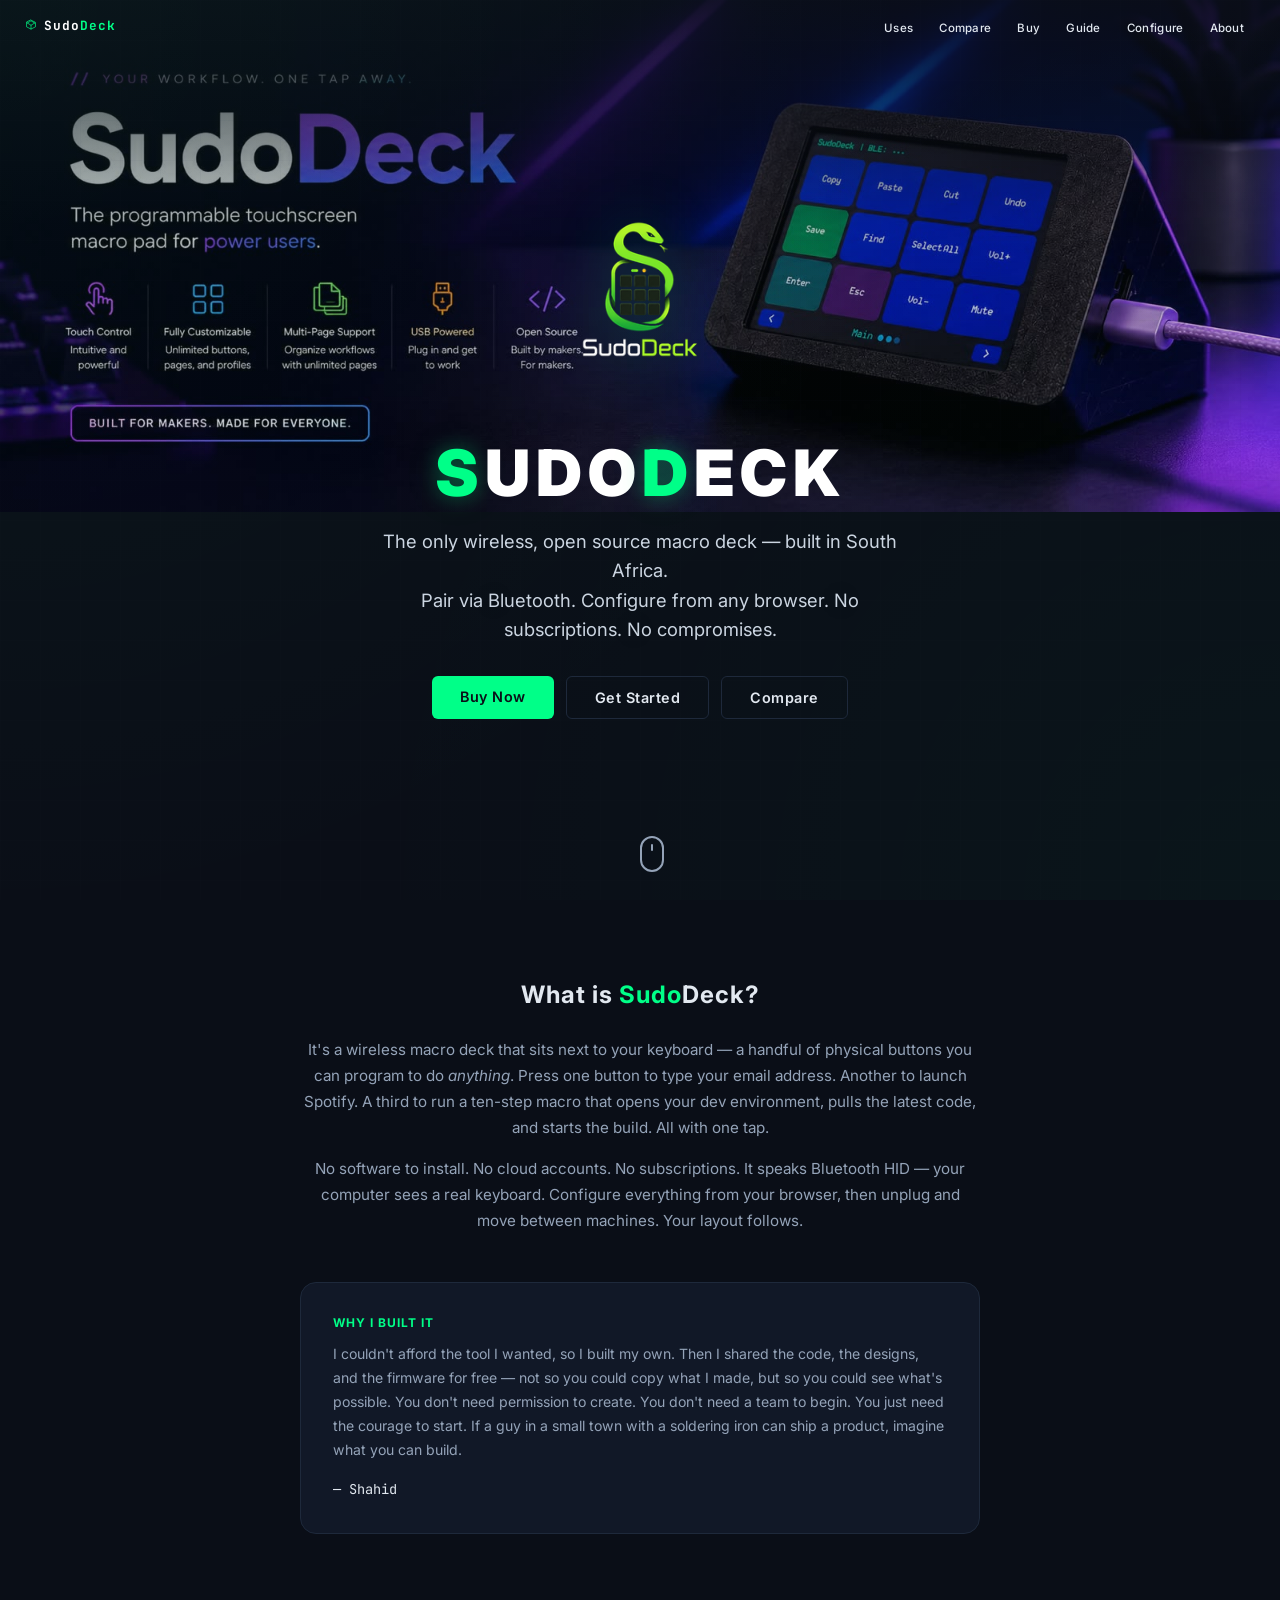
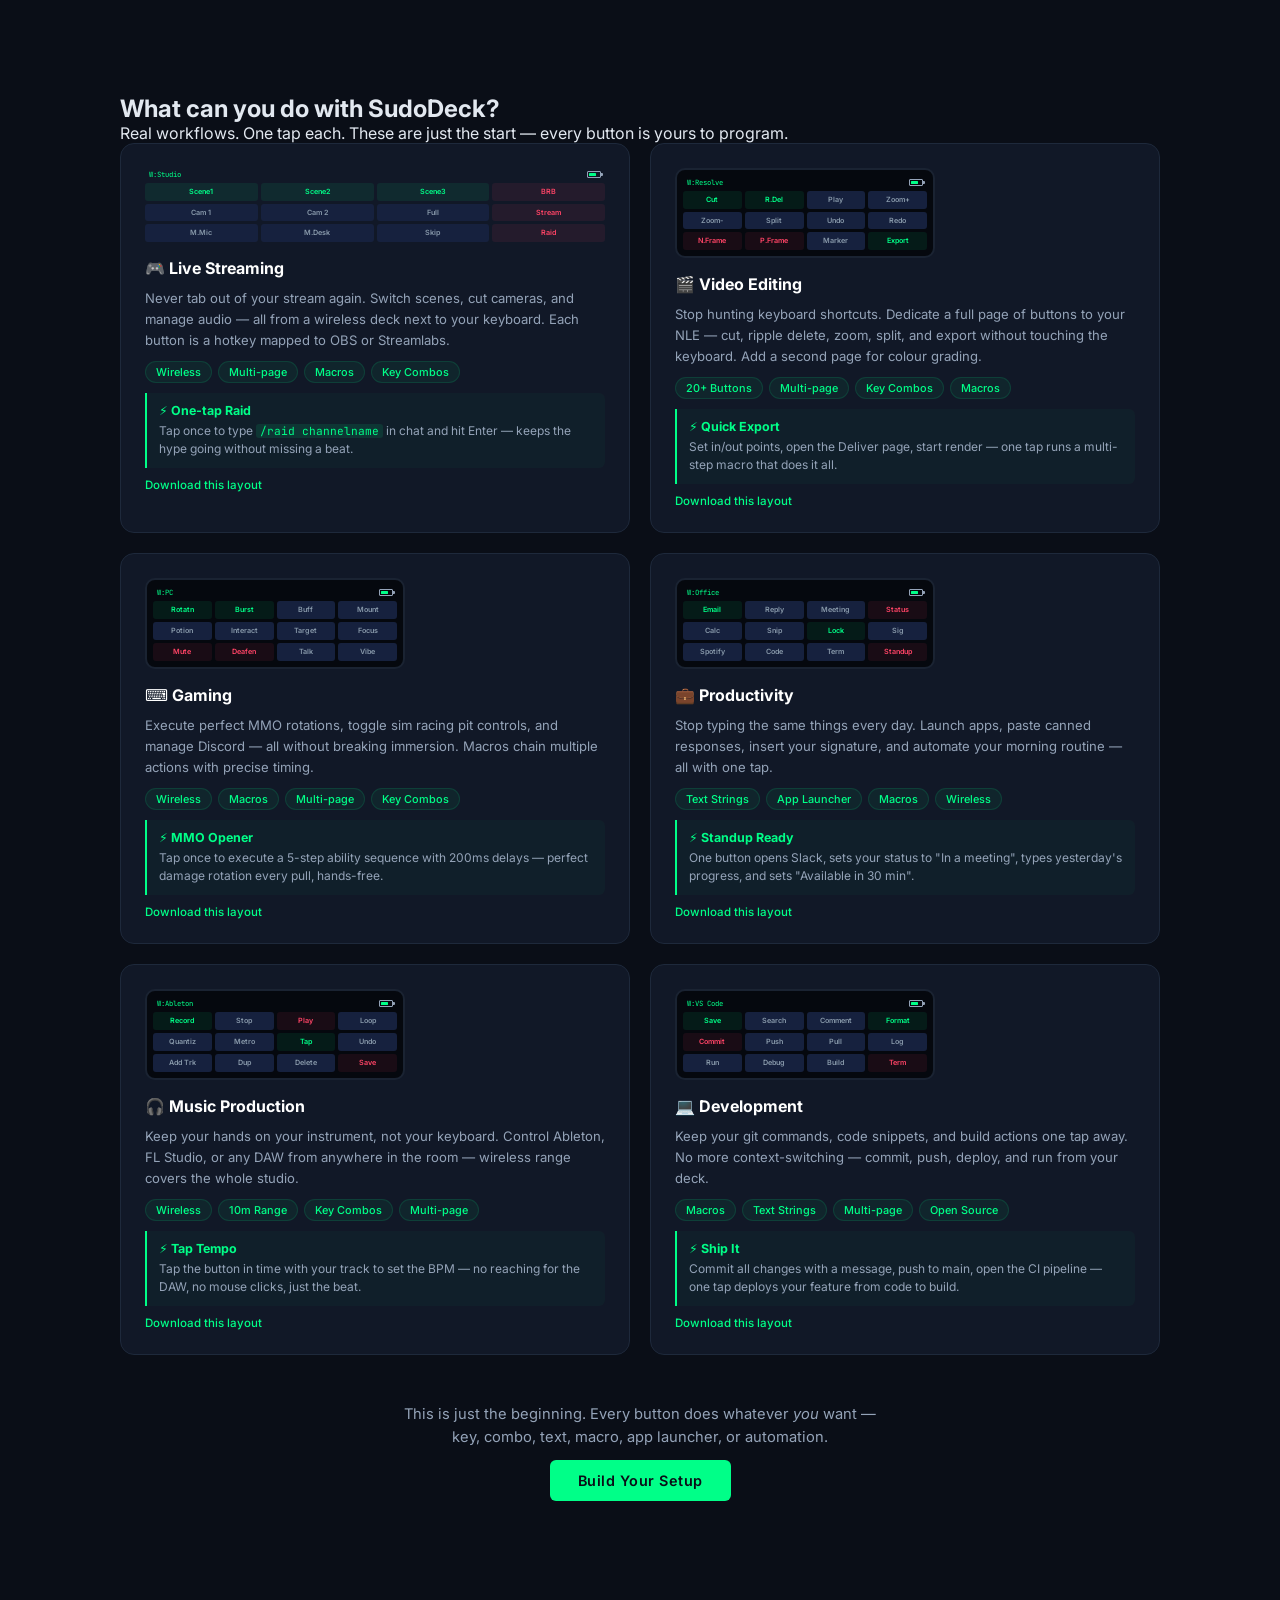
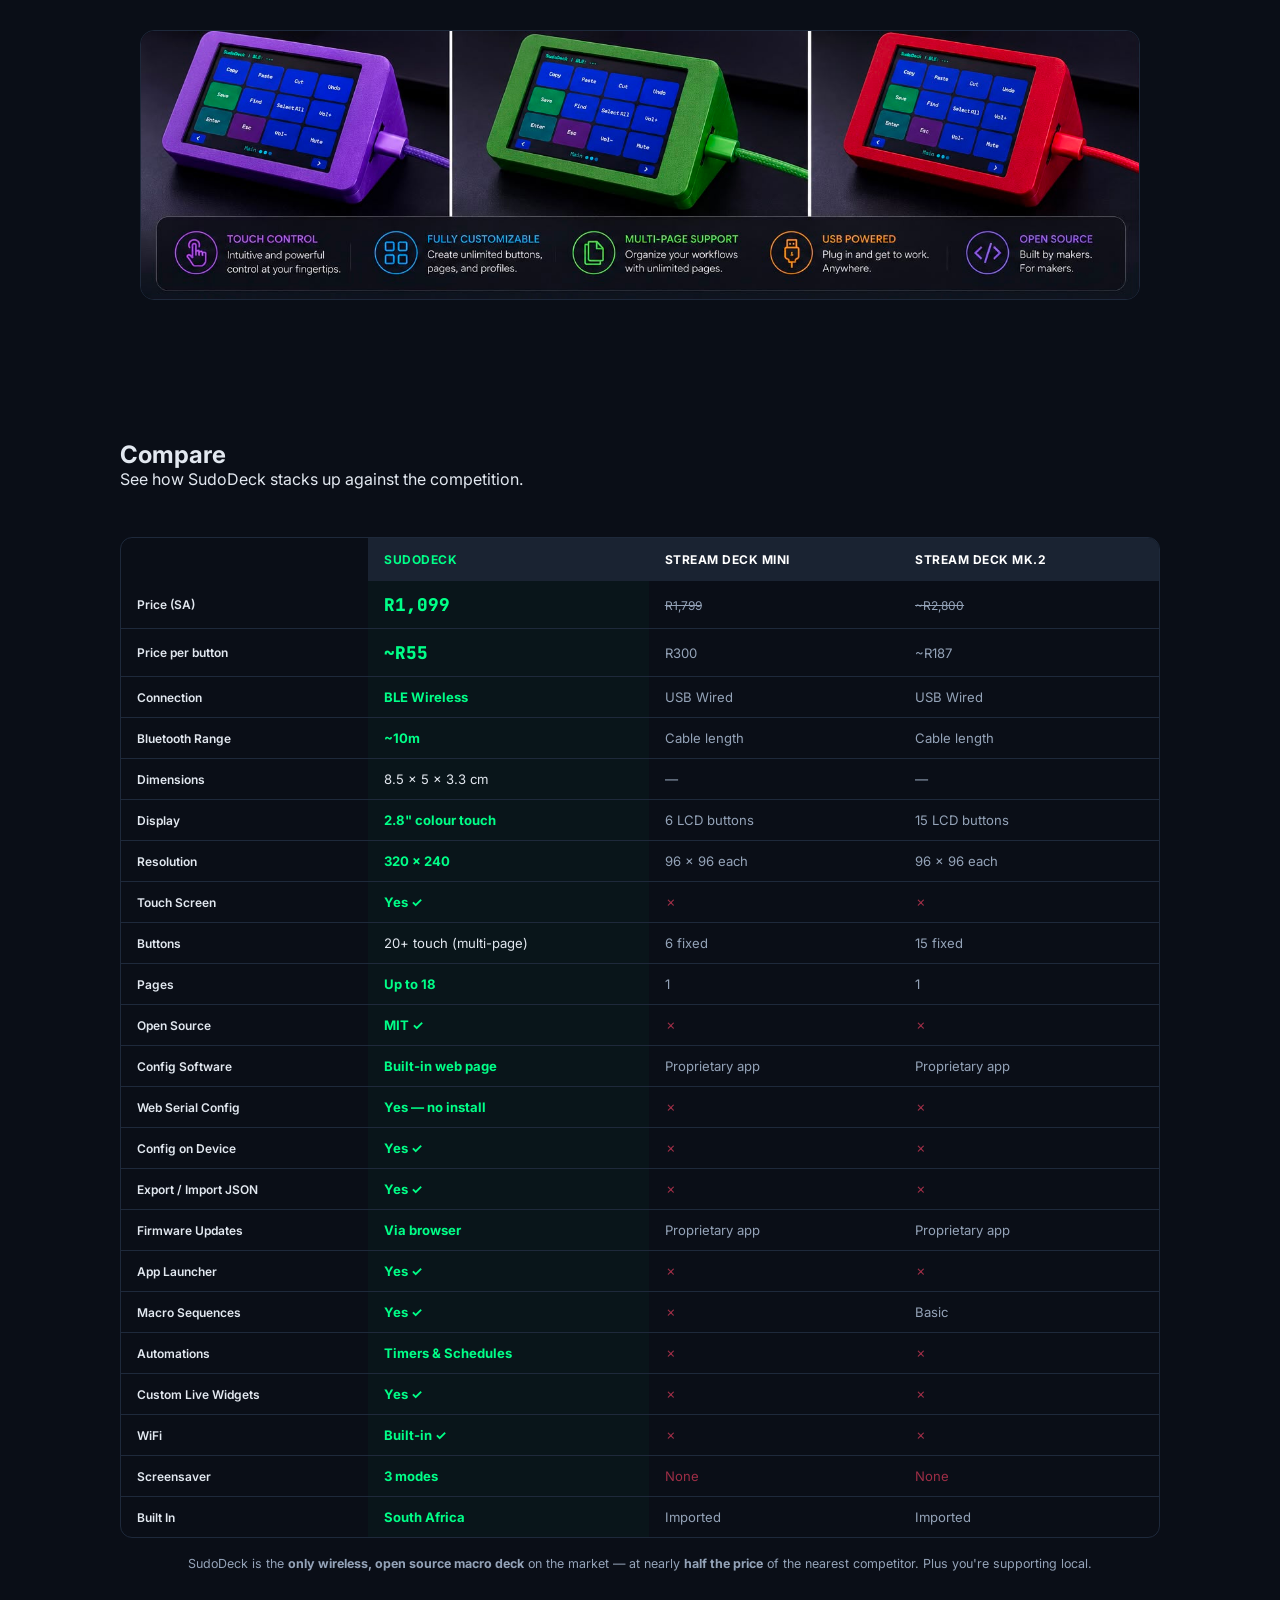
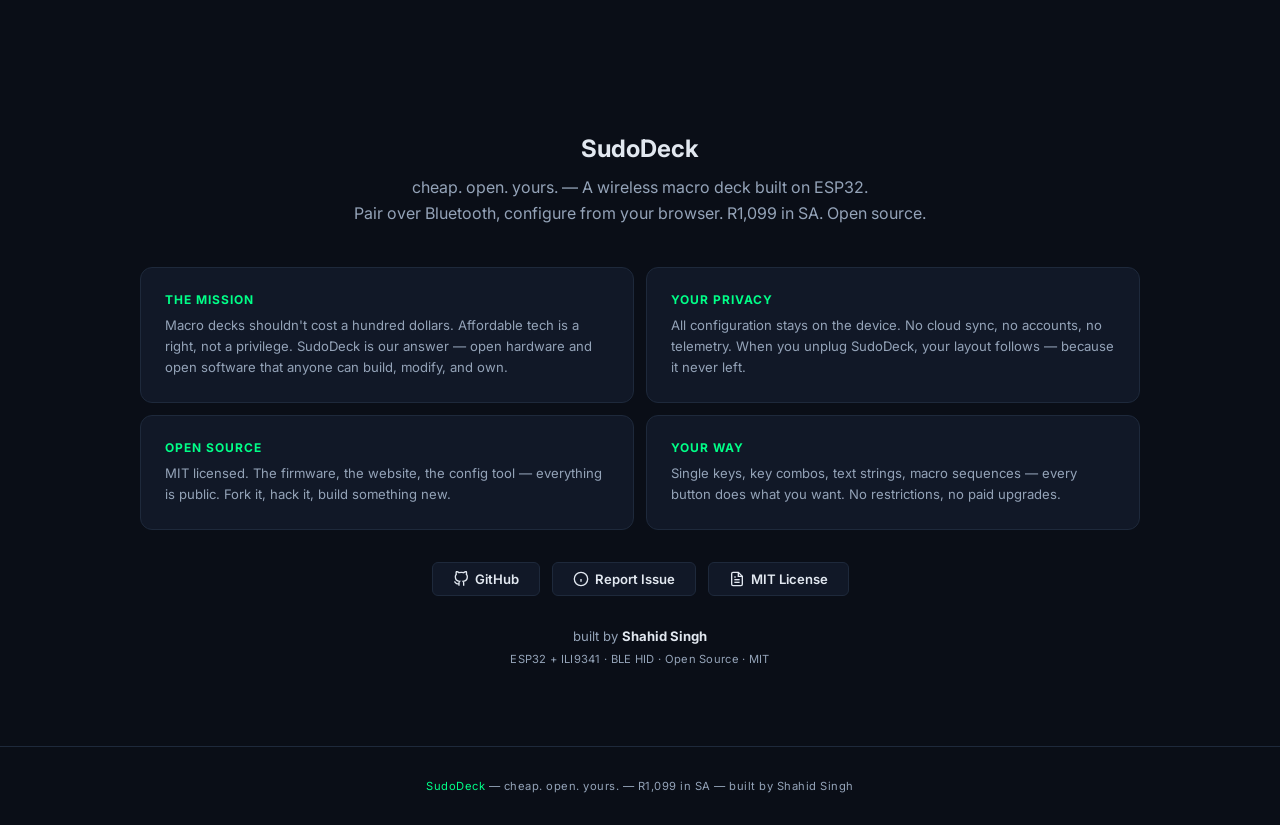
==== commit 8cd0c6f3: "remove duplicate use case cards" ====
--- a/docs/index.html
+++ b/docs/index.html
@@ -288,183 +288,6 @@
           <a class="uc-dl" href="assets/usecases/development.json" download>Download this layout</a>
         </div>
       </div>
-        </div>
-      </div>
-
-      <!-- ─── 2. Video Editing ─── -->
-      <div class="uc-card">
-        <div class="uc-mockup">
-          <div class="cyd-bar"><span class="cyd-w">W:Resolve</span><span class="cyd-bat"></span></div>
-          <div class="cyd-grid">
-            <div class="cyd-btn hl">Cut</div>
-            <div class="cyd-btn hl">R.Del</div>
-            <div class="cyd-btn">Play</div>
-            <div class="cyd-btn">Zoom+</div>
-            <div class="cyd-btn">Zoom-</div>
-            <div class="cyd-btn">Split</div>
-            <div class="cyd-btn">Undo</div>
-            <div class="cyd-btn">Redo</div>
-            <div class="cyd-btn ko">N.Frame</div>
-            <div class="cyd-btn ko">P.Frame</div>
-            <div class="cyd-btn">Marker</div>
-            <div class="cyd-btn hl">Export</div>
-          </div>
-        </div>
-        <div class="uc-info">
-          <h3>🎬 Video Editing</h3>
-          <p>Stop hunting keyboard shortcuts. Dedicate a full page of buttons to your NLE — cut, ripple delete, zoom, split, and export without touching the keyboard. Add a second page for colour grading.</p>
-          <div class="uc-tags">
-            <span>20+ Buttons</span>
-            <span>Multi-page</span>
-            <span>Key Combos</span>
-            <span>Macros</span>
-          </div>
-          <div class="uc-macro">
-            <strong>⚡ Quick Export</strong>
-            <span>Set in/out points, open the Deliver page, start render — one tap runs a multi-step macro that does it all.</span>
-          </div>
-        </div>
-      </div>
-
-      <!-- ─── 3. Gaming ─── -->
-      <div class="uc-card">
-        <div class="uc-mockup">
-          <div class="cyd-bar"><span class="cyd-w">W:PC</span><span class="cyd-bat"></span></div>
-          <div class="cyd-grid">
-            <div class="cyd-btn hl">Rotatn</div>
-            <div class="cyd-btn hl">Burst</div>
-            <div class="cyd-btn">Buff</div>
-            <div class="cyd-btn">Mount</div>
-            <div class="cyd-btn">Potion</div>
-            <div class="cyd-btn">Interact</div>
-            <div class="cyd-btn">Target</div>
-            <div class="cyd-btn">Focus</div>
-            <div class="cyd-btn ko">Mute</div>
-            <div class="cyd-btn ko">Deafen</div>
-            <div class="cyd-btn">Talk</div>
-            <div class="cyd-btn">Vibe</div>
-          </div>
-        </div>
-        <div class="uc-info">
-          <h3>⌨️ Gaming</h3>
-          <p>Execute perfect MMO rotations, toggle sim racing pit controls, and manage Discord — all without breaking immersion. Macros chain multiple actions with precise timing.</p>
-          <div class="uc-tags">
-            <span>Wireless</span>
-            <span>Macros</span>
-            <span>Multi-page</span>
-            <span>Key Combos</span>
-          </div>
-          <div class="uc-macro">
-            <strong>⚡ MMO Opener</strong>
-            <span>Tap once to execute a 5-step ability sequence with 200ms delays — perfect damage rotation every pull, hands-free.</span>
-          </div>
-        </div>
-      </div>
-
-      <!-- ─── 4. Productivity ─── -->
-      <div class="uc-card">
-        <div class="uc-mockup">
-          <div class="cyd-bar"><span class="cyd-w">W:Office</span><span class="cyd-bat"></span></div>
-          <div class="cyd-grid">
-            <div class="cyd-btn hl">Email</div>
-            <div class="cyd-btn">Reply</div>
-            <div class="cyd-btn">Meeting</div>
-            <div class="cyd-btn ko">Status</div>
-            <div class="cyd-btn">Calc</div>
-            <div class="cyd-btn">Snip</div>
-            <div class="cyd-btn hl">Lock</div>
-            <div class="cyd-btn">Sig</div>
-            <div class="cyd-btn">Spotify</div>
-            <div class="cyd-btn">Code</div>
-            <div class="cyd-btn">Term</div>
-            <div class="cyd-btn ko">Standup</div>
-          </div>
-        </div>
-        <div class="uc-info">
-          <h3>💼 Productivity</h3>
-          <p>Stop typing the same things every day. Launch apps, paste canned responses, insert your signature, and automate your morning routine — all with one tap.</p>
-          <div class="uc-tags">
-            <span>Text Strings</span>
-            <span>App Launcher</span>
-            <span>Macros</span>
-            <span>Wireless</span>
-          </div>
-          <div class="uc-macro">
-            <strong>⚡ Standup Ready</strong>
-            <span>One button opens Slack, sets your status to "In a meeting", types yesterday's progress, and sets "Available in 30 min".</span>
-          </div>
-        </div>
-      </div>
-
-      <!-- ─── 5. Music Production ─── -->
-      <div class="uc-card">
-        <div class="uc-mockup">
-          <div class="cyd-bar"><span class="cyd-w">W:Ableton</span><span class="cyd-bat"></span></div>
-          <div class="cyd-grid">
-            <div class="cyd-btn hl">Record</div>
-            <div class="cyd-btn">Stop</div>
-            <div class="cyd-btn ko">Play</div>
-            <div class="cyd-btn">Loop</div>
-            <div class="cyd-btn">Quantiz</div>
-            <div class="cyd-btn">Metro</div>
-            <div class="cyd-btn hl">Tap</div>
-            <div class="cyd-btn">Undo</div>
-            <div class="cyd-btn">Add Trk</div>
-            <div class="cyd-btn">Dup</div>
-            <div class="cyd-btn">Delete</div>
-            <div class="cyd-btn ko">Save</div>
-          </div>
-        </div>
-        <div class="uc-info">
-          <h3>🎧 Music Production</h3>
-          <p>Keep your hands on your instrument, not your keyboard. Control Ableton, FL Studio, or any DAW from anywhere in the room — wireless range covers the whole studio.</p>
-          <div class="uc-tags">
-            <span>Wireless</span>
-            <span>10m Range</span>
-            <span>Key Combos</span>
-            <span>Multi-page</span>
-          </div>
-          <div class="uc-macro">
-            <strong>⚡ Tap Tempo</strong>
-            <span>Tap the button in time with your track to set the BPM — no reaching for the DAW, no mouse clicks, just the beat.</span>
-          </div>
-        </div>
-      </div>
-
-      <!-- ─── 6. Development ─── -->
-      <div class="uc-card">
-        <div class="uc-mockup">
-          <div class="cyd-bar"><span class="cyd-w">W:VS Code</span><span class="cyd-bat"></span></div>
-          <div class="cyd-grid">
-            <div class="cyd-btn hl">Save</div>
-            <div class="cyd-btn">Search</div>
-            <div class="cyd-btn">Comment</div>
-            <div class="cyd-btn hl">Format</div>
-            <div class="cyd-btn ko">Commit</div>
-            <div class="cyd-btn">Push</div>
-            <div class="cyd-btn">Pull</div>
-            <div class="cyd-btn">Log</div>
-            <div class="cyd-btn">Run</div>
-            <div class="cyd-btn">Debug</div>
-            <div class="cyd-btn">Build</div>
-            <div class="cyd-btn ko">Term</div>
-          </div>
-        </div>
-        <div class="uc-info">
-          <h3>💻 Development</h3>
-          <p>Keep your git commands, code snippets, and build actions one tap away. No more context-switching — commit, push, deploy, and run from your deck.</p>
-          <div class="uc-tags">
-            <span>Macros</span>
-            <span>Text Strings</span>
-            <span>Multi-page</span>
-            <span>Open Source</span>
-          </div>
-          <div class="uc-macro">
-            <strong>⚡ Ship It</strong>
-            <span>Commit all changes with a message, push to main, open the CI pipeline — one tap deploys your feature from code to build.</span>
-          </div>
-        </div>
-      </div>
 
     </div>
 
--- a/docs/style.css
+++ b/docs/style.css
@@ -401,6 +401,7 @@
     margin: -36px 0 56px;
     line-height: 1.5;
   }
+  section#usecases > .sd { margin-bottom: 64px; }
 
   .inner {
     max-width: 1040px;
@@ -477,20 +478,15 @@
     border-color: rgba(0,255,136,0.25);
     background: #141c2a;
   }
-  @media (min-width: 721px) {
-    .uc-card { flex-direction: row; }
-  }
 
   /* CYD mockup */
   .cyd-mockup {
-    flex-shrink: 0;
-    width: 180px;
-    max-width: 100%;
+    width: 100%;
+    max-width: 260px;
     background: #05080e;
     border: 2px solid #1a2332;
     border-radius: 10px;
     padding: 6px;
-    align-self: flex-start;
   }
   .cyd-bar {
     display: flex;
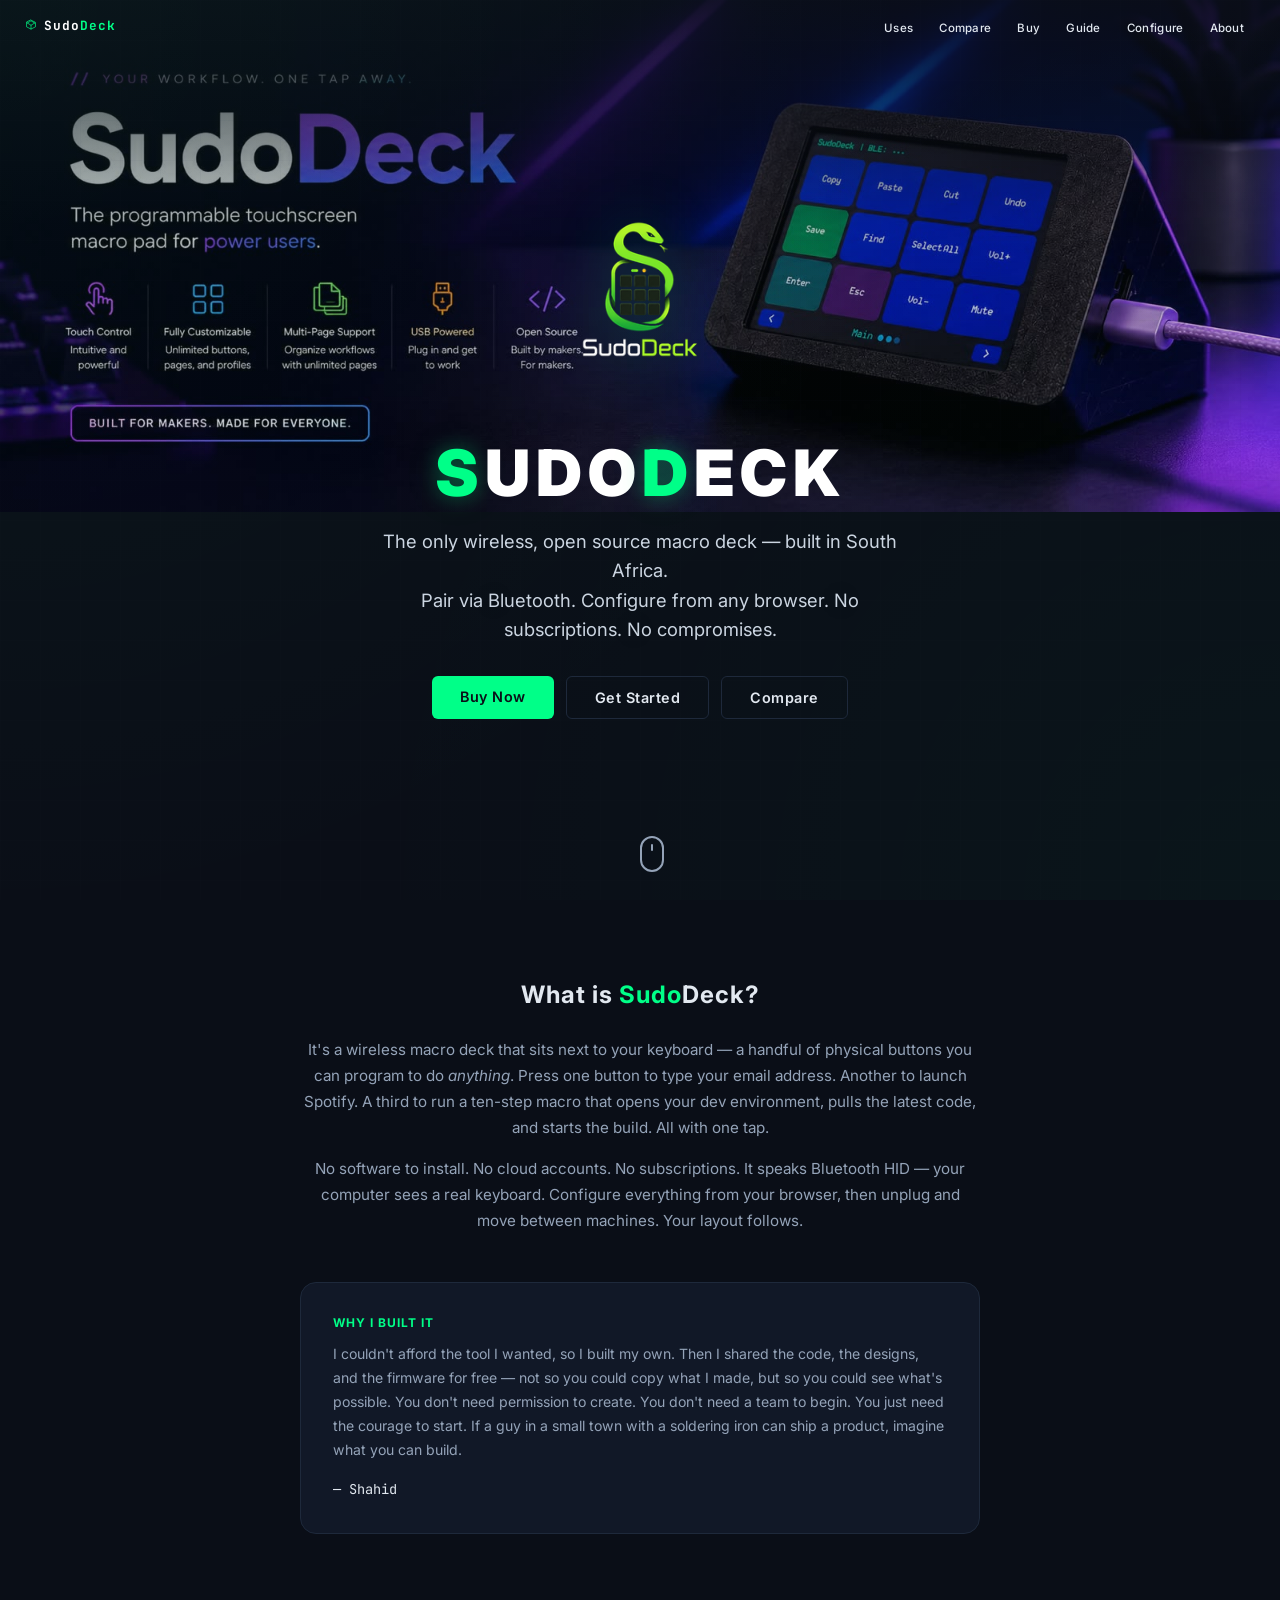
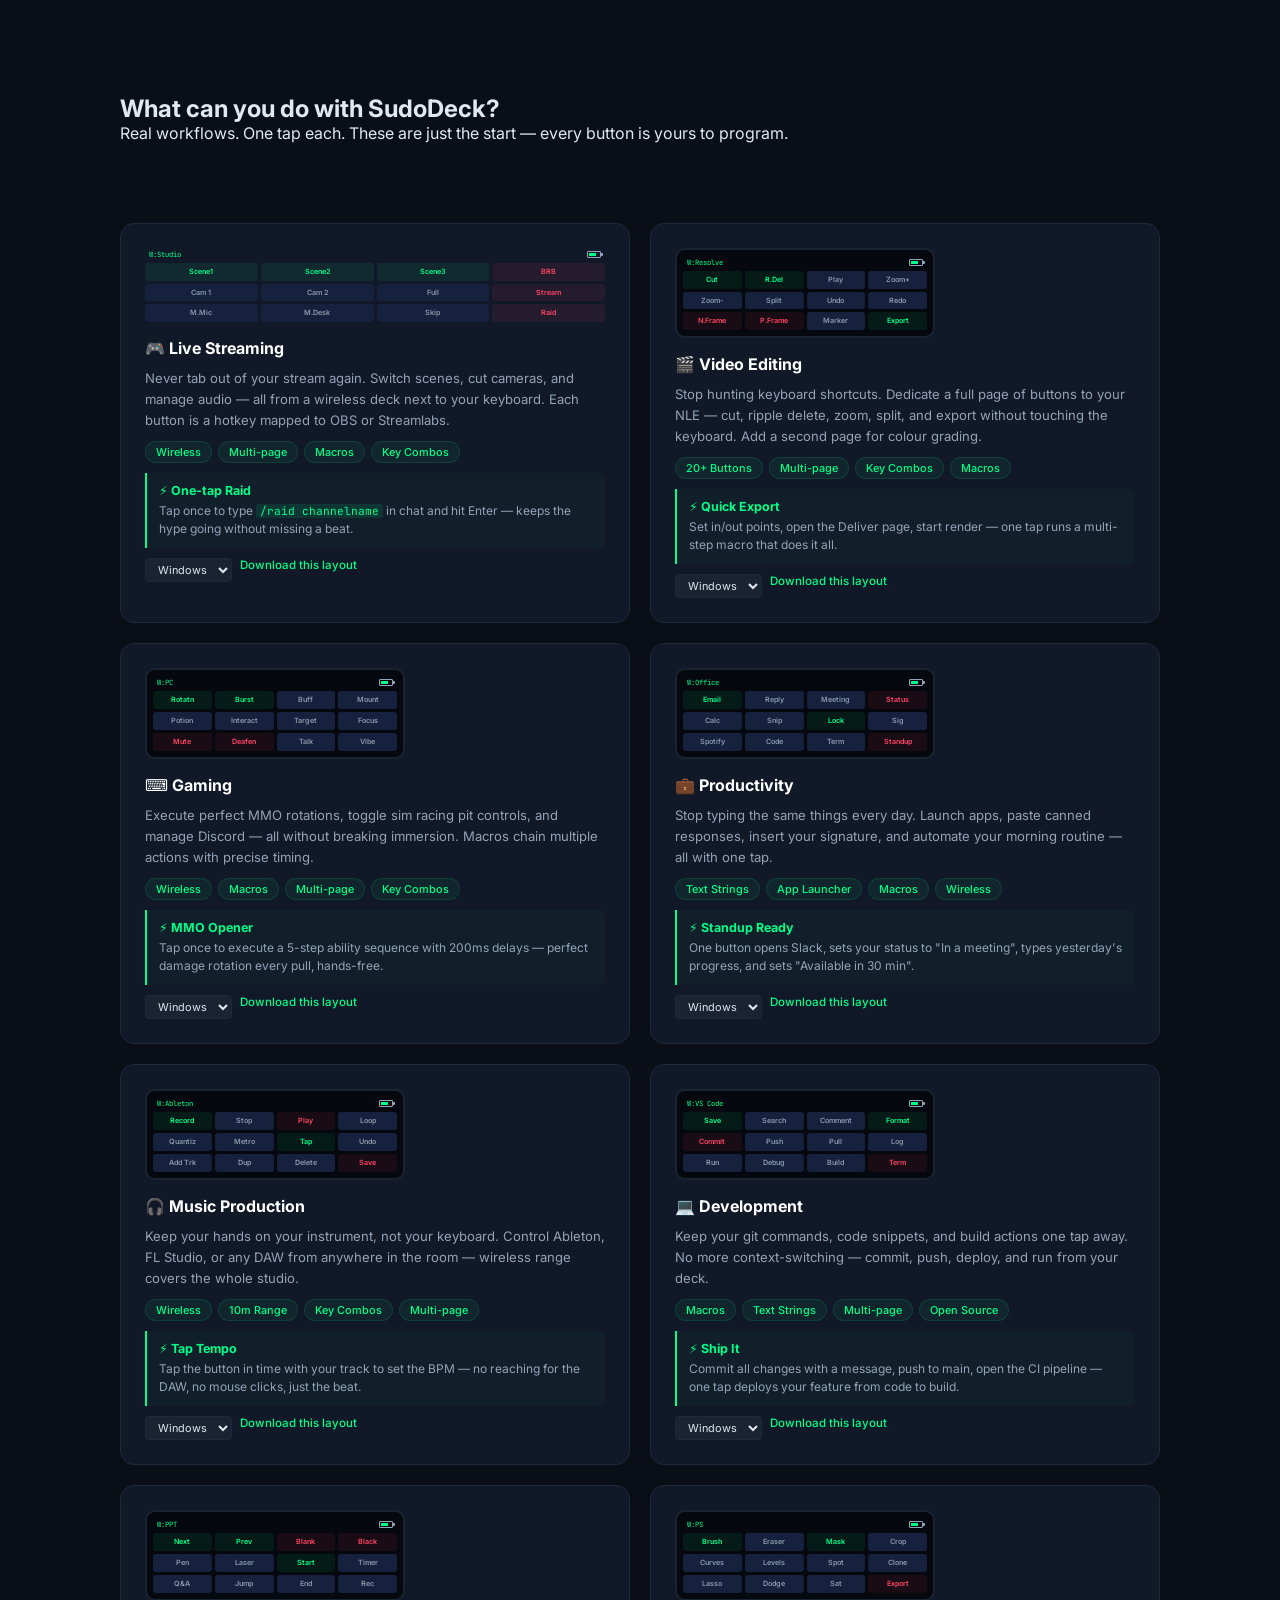
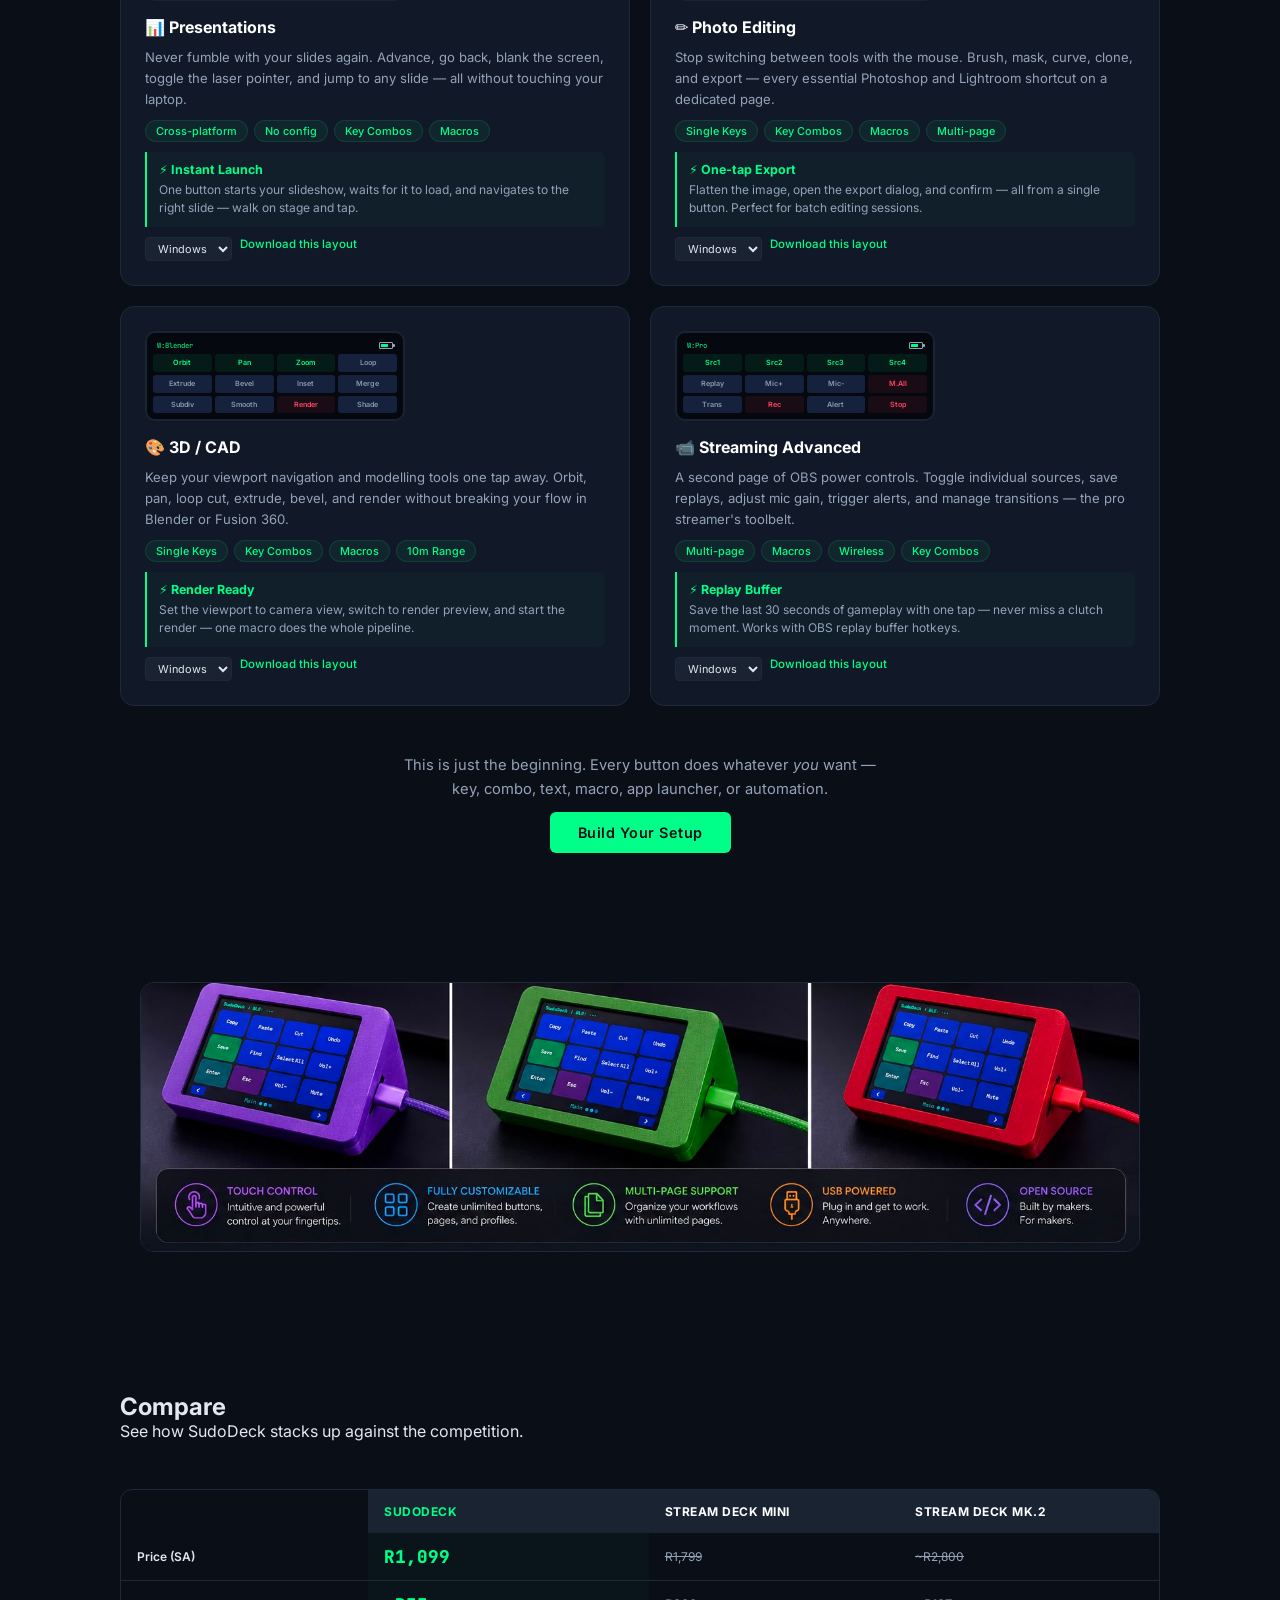
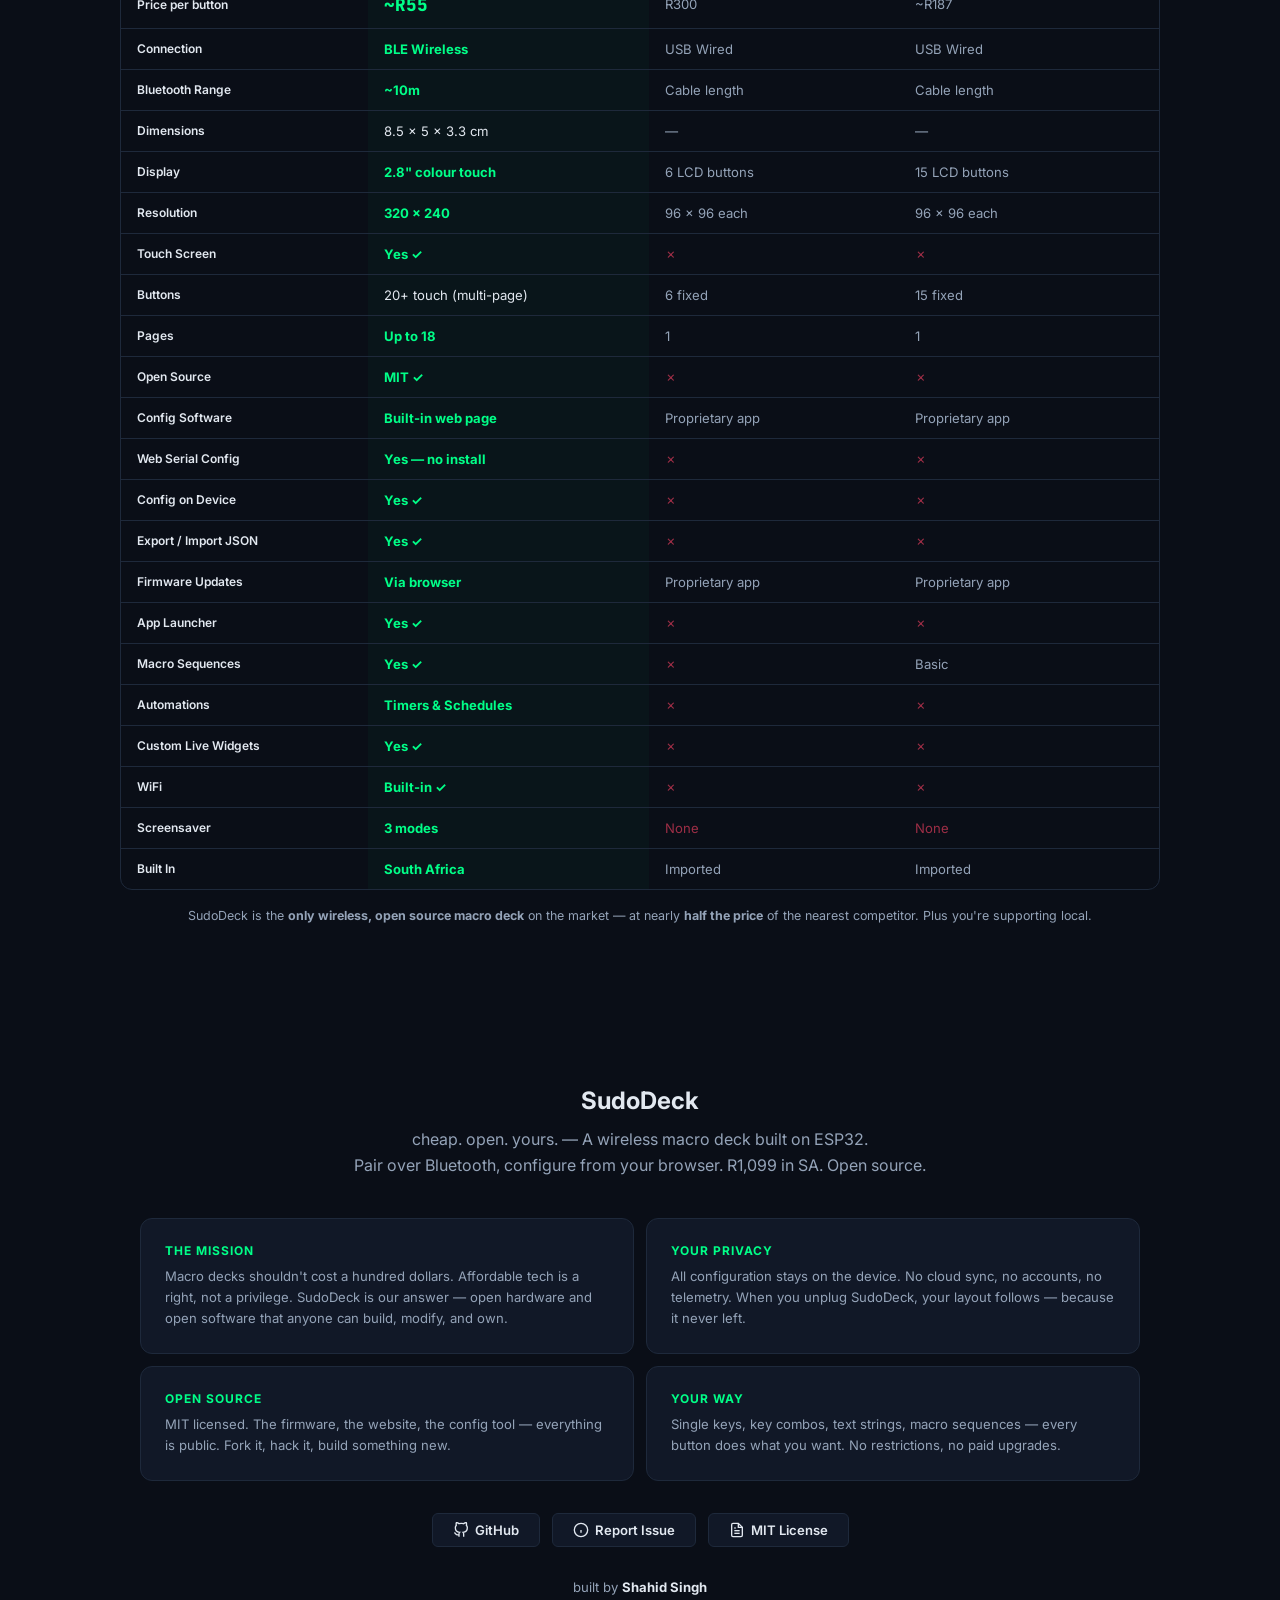
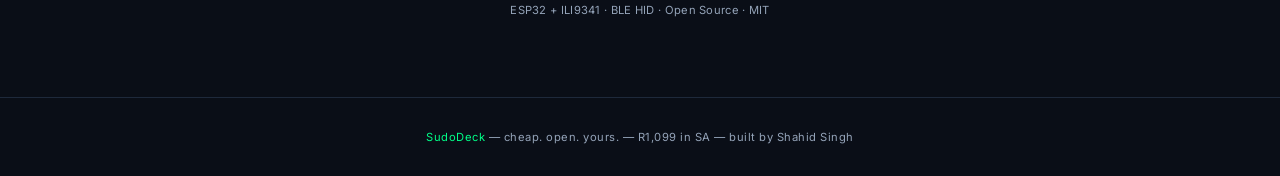
==== commit ca7d591e: "10 use case configs with OS dropdowns (win/mac/linux) + page improvements" ====
--- a/docs/index.html
+++ b/docs/index.html
@@ -105,7 +105,14 @@
             <strong>⚡ One-tap Raid</strong>
             <span>Tap once to type <code>/raid channelname</code> in chat and hit Enter — keeps the hype going without missing a beat.</span>
           </div>
-          <a class="uc-dl" href="assets/usecases/streaming.json" download>Download this layout</a>
+          <span class="uc-dl-wrap">
+            <select class="uc-os" data-config="streaming">
+              <option value="win">Windows</option>
+              <option value="mac">macOS</option>
+              <option value="lin">Linux</option>
+            </select>
+            <a class="uc-dl" href="assets/usecases/streaming-win.json" download>Download this layout</a>
+          </span>
         </div>
       </div>
 
@@ -141,7 +148,14 @@
             <strong>⚡ Quick Export</strong>
             <span>Set in/out points, open the Deliver page, start render — one tap runs a multi-step macro that does it all.</span>
           </div>
-          <a class="uc-dl" href="assets/usecases/video-editing.json" download>Download this layout</a>
+          <span class="uc-dl-wrap">
+            <select class="uc-os" data-config="video-editing">
+              <option value="win">Windows</option>
+              <option value="mac">macOS</option>
+              <option value="lin">Linux</option>
+            </select>
+            <a class="uc-dl" href="assets/usecases/video-editing-win.json" download>Download this layout</a>
+          </span>
         </div>
       </div>
 
@@ -177,7 +191,14 @@
             <strong>⚡ MMO Opener</strong>
             <span>Tap once to execute a 5-step ability sequence with 200ms delays — perfect damage rotation every pull, hands-free.</span>
           </div>
-          <a class="uc-dl" href="assets/usecases/gaming.json" download>Download this layout</a>
+          <span class="uc-dl-wrap">
+            <select class="uc-os" data-config="gaming">
+              <option value="win">Windows</option>
+              <option value="mac">macOS</option>
+              <option value="lin">Linux</option>
+            </select>
+            <a class="uc-dl" href="assets/usecases/gaming-win.json" download>Download this layout</a>
+          </span>
         </div>
       </div>
 
@@ -213,7 +234,14 @@
             <strong>⚡ Standup Ready</strong>
             <span>One button opens Slack, sets your status to "In a meeting", types yesterday's progress, and sets "Available in 30 min".</span>
           </div>
-          <a class="uc-dl" href="assets/usecases/productivity.json" download>Download this layout</a>
+          <span class="uc-dl-wrap">
+            <select class="uc-os" data-config="productivity">
+              <option value="win">Windows</option>
+              <option value="mac">macOS</option>
+              <option value="lin">Linux</option>
+            </select>
+            <a class="uc-dl" href="assets/usecases/productivity-win.json" download>Download this layout</a>
+          </span>
         </div>
       </div>
 
@@ -249,7 +277,14 @@
             <strong>⚡ Tap Tempo</strong>
             <span>Tap the button in time with your track to set the BPM — no reaching for the DAW, no mouse clicks, just the beat.</span>
           </div>
-          <a class="uc-dl" href="assets/usecases/music-production.json" download>Download this layout</a>
+          <span class="uc-dl-wrap">
+            <select class="uc-os" data-config="music-production">
+              <option value="win">Windows</option>
+              <option value="mac">macOS</option>
+              <option value="lin">Linux</option>
+            </select>
+            <a class="uc-dl" href="assets/usecases/music-production-win.json" download>Download this layout</a>
+          </span>
         </div>
       </div>
 
@@ -285,7 +320,186 @@
             <strong>⚡ Ship It</strong>
             <span>Commit all changes with a message, push to main, open the CI pipeline — one tap deploys your feature from code to build.</span>
           </div>
-          <a class="uc-dl" href="assets/usecases/development.json" download>Download this layout</a>
+          <span class="uc-dl-wrap">
+            <select class="uc-os" data-config="development">
+              <option value="win">Windows</option>
+              <option value="mac">macOS</option>
+              <option value="lin">Linux</option>
+            </select>
+            <a class="uc-dl" href="assets/usecases/development-win.json" download>Download this layout</a>
+          </span>
+        </div>
+      </div>
+
+      <!-- ─── 7. Presentations ─── -->
+      <div class="uc-card">
+        <div class="cyd-mockup">
+          <div class="cyd-bar"><span class="cyd-w">W:PPT</span><span class="cyd-bat"></span></div>
+          <div class="cyd-grid">
+            <div class="cyd-btn hl">Next</div>
+            <div class="cyd-btn hl">Prev</div>
+            <div class="cyd-btn ko">Blank</div>
+            <div class="cyd-btn ko">Black</div>
+            <div class="cyd-btn">Pen</div>
+            <div class="cyd-btn">Laser</div>
+            <div class="cyd-btn hl">Start</div>
+            <div class="cyd-btn">Timer</div>
+            <div class="cyd-btn">Q&amp;A</div>
+            <div class="cyd-btn">Jump</div>
+            <div class="cyd-btn">End</div>
+            <div class="cyd-btn">Rec</div>
+          </div>
+        </div>
+        <div class="uc-info">
+          <h3>📊 Presentations</h3>
+          <p>Never fumble with your slides again. Advance, go back, blank the screen, toggle the laser pointer, and jump to any slide — all without touching your laptop.</p>
+          <div class="uc-tags">
+            <span>Cross-platform</span>
+            <span>No config</span>
+            <span>Key Combos</span>
+            <span>Macros</span>
+          </div>
+          <div class="uc-macro">
+            <strong>⚡ Instant Launch</strong>
+            <span>One button starts your slideshow, waits for it to load, and navigates to the right slide — walk on stage and tap.</span>
+          </div>
+          <span class="uc-dl-wrap">
+            <select class="uc-os" data-config="presentations">
+              <option value="win">Windows</option>
+              <option value="mac">macOS</option>
+              <option value="lin">Linux</option>
+            </select>
+            <a class="uc-dl" href="assets/usecases/presentations-win.json" download>Download this layout</a>
+          </span>
+        </div>
+      </div>
+
+      <!-- ─── 8. Photo Editing ─── -->
+      <div class="uc-card">
+        <div class="cyd-mockup">
+          <div class="cyd-bar"><span class="cyd-w">W:PS</span><span class="cyd-bat"></span></div>
+          <div class="cyd-grid">
+            <div class="cyd-btn hl">Brush</div>
+            <div class="cyd-btn">Eraser</div>
+            <div class="cyd-btn hl">Mask</div>
+            <div class="cyd-btn">Crop</div>
+            <div class="cyd-btn">Curves</div>
+            <div class="cyd-btn">Levels</div>
+            <div class="cyd-btn">Spot</div>
+            <div class="cyd-btn">Clone</div>
+            <div class="cyd-btn">Lasso</div>
+            <div class="cyd-btn">Dodge</div>
+            <div class="cyd-btn">Sat</div>
+            <div class="cyd-btn ko">Export</div>
+          </div>
+        </div>
+        <div class="uc-info">
+          <h3>✏️ Photo Editing</h3>
+          <p>Stop switching between tools with the mouse. Brush, mask, curve, clone, and export — every essential Photoshop and Lightroom shortcut on a dedicated page.</p>
+          <div class="uc-tags">
+            <span>Single Keys</span>
+            <span>Key Combos</span>
+            <span>Macros</span>
+            <span>Multi-page</span>
+          </div>
+          <div class="uc-macro">
+            <strong>⚡ One-tap Export</strong>
+            <span>Flatten the image, open the export dialog, and confirm — all from a single button. Perfect for batch editing sessions.</span>
+          </div>
+          <span class="uc-dl-wrap">
+            <select class="uc-os" data-config="photo-editing">
+              <option value="win">Windows</option>
+              <option value="mac">macOS</option>
+              <option value="lin">Linux</option>
+            </select>
+            <a class="uc-dl" href="assets/usecases/photo-editing-win.json" download>Download this layout</a>
+          </span>
+        </div>
+      </div>
+
+      <!-- ─── 9. 3D / CAD ─── -->
+      <div class="uc-card">
+        <div class="cyd-mockup">
+          <div class="cyd-bar"><span class="cyd-w">W:Blender</span><span class="cyd-bat"></span></div>
+          <div class="cyd-grid">
+            <div class="cyd-btn hl">Orbit</div>
+            <div class="cyd-btn hl">Pan</div>
+            <div class="cyd-btn hl">Zoom</div>
+            <div class="cyd-btn">Loop</div>
+            <div class="cyd-btn">Extrude</div>
+            <div class="cyd-btn">Bevel</div>
+            <div class="cyd-btn">Inset</div>
+            <div class="cyd-btn">Merge</div>
+            <div class="cyd-btn">Subdiv</div>
+            <div class="cyd-btn">Smooth</div>
+            <div class="cyd-btn ko">Render</div>
+            <div class="cyd-btn">Shade</div>
+          </div>
+        </div>
+        <div class="uc-info">
+          <h3>🎨 3D / CAD</h3>
+          <p>Keep your viewport navigation and modelling tools one tap away. Orbit, pan, loop cut, extrude, bevel, and render without breaking your flow in Blender or Fusion 360.</p>
+          <div class="uc-tags">
+            <span>Single Keys</span>
+            <span>Key Combos</span>
+            <span>Macros</span>
+            <span>10m Range</span>
+          </div>
+          <div class="uc-macro">
+            <strong>⚡ Render Ready</strong>
+            <span>Set the viewport to camera view, switch to render preview, and start the render — one macro does the whole pipeline.</span>
+          </div>
+          <span class="uc-dl-wrap">
+            <select class="uc-os" data-config="3d-cad">
+              <option value="win">Windows</option>
+              <option value="mac">macOS</option>
+              <option value="lin">Linux</option>
+            </select>
+            <a class="uc-dl" href="assets/usecases/3d-cad-win.json" download>Download this layout</a>
+          </span>
+        </div>
+      </div>
+
+      <!-- ─── 10. Streaming Advanced ─── -->
+      <div class="uc-card">
+        <div class="cyd-mockup">
+          <div class="cyd-bar"><span class="cyd-w">W:Pro</span><span class="cyd-bat"></span></div>
+          <div class="cyd-grid">
+            <div class="cyd-btn hl">Src1</div>
+            <div class="cyd-btn hl">Src2</div>
+            <div class="cyd-btn hl">Src3</div>
+            <div class="cyd-btn hl">Src4</div>
+            <div class="cyd-btn">Replay</div>
+            <div class="cyd-btn">Mic+</div>
+            <div class="cyd-btn">Mic-</div>
+            <div class="cyd-btn ko">M.All</div>
+            <div class="cyd-btn">Trans</div>
+            <div class="cyd-btn ko">Rec</div>
+            <div class="cyd-btn">Alert</div>
+            <div class="cyd-btn ko">Stop</div>
+          </div>
+        </div>
+        <div class="uc-info">
+          <h3>📹 Streaming Advanced</h3>
+          <p>A second page of OBS power controls. Toggle individual sources, save replays, adjust mic gain, trigger alerts, and manage transitions — the pro streamer's toolbelt.</p>
+          <div class="uc-tags">
+            <span>Multi-page</span>
+            <span>Macros</span>
+            <span>Wireless</span>
+            <span>Key Combos</span>
+          </div>
+          <div class="uc-macro">
+            <strong>⚡ Replay Buffer</strong>
+            <span>Save the last 30 seconds of gameplay with one tap — never miss a clutch moment. Works with OBS replay buffer hotkeys.</span>
+          </div>
+          <span class="uc-dl-wrap">
+            <select class="uc-os" data-config="streaming-advanced">
+              <option value="win">Windows</option>
+              <option value="mac">macOS</option>
+              <option value="lin">Linux</option>
+            </select>
+            <a class="uc-dl" href="assets/usecases/streaming-advanced-win.json" download>Download this layout</a>
+          </span>
         </div>
       </div>
 
@@ -293,7 +507,7 @@
 
     <div class="uc-cta">
       <p>This is just the beginning. Every button does whatever <em>you</em> want —<br>key, combo, text, macro, app launcher, or automation.</p>
-      <a class="btn-h primary" href="guide/">Build Your Setup</a>
+      <a class="btn-h primary" href="app/">Build Your Setup</a>
     </div>
   </div>
 </section>
@@ -535,6 +749,13 @@
 }, { threshold: 0.1 });
 document.querySelectorAll('.rv').forEach(function(el) { iv.observe(el); });
 document.querySelectorAll('.section-reveal').forEach(function(el) { iv.observe(el); });
+
+document.querySelectorAll('.uc-os').forEach(function(sel) {
+  sel.addEventListener('change', function() {
+    var link = this.parentElement.querySelector('.uc-dl');
+    link.href = 'assets/usecases/' + this.dataset.config + '-' + this.value + '.json';
+  });
+});
 </script>
 </body>
 </html>
--- a/docs/style.css
+++ b/docs/style.css
@@ -401,7 +401,7 @@
     margin: -36px 0 56px;
     line-height: 1.5;
   }
-  section#usecases > .sd { margin-bottom: 64px; }
+  section#usecases .sd { margin-bottom: 80px; }
 
   .inner {
     max-width: 1040px;
@@ -610,6 +610,24 @@
     align-self: flex-start;
   }
   .uc-dl:hover { text-decoration: underline; }
+  .uc-dl-wrap {
+    display: flex;
+    align-items: center;
+    gap: 8px;
+    flex-wrap: wrap;
+  }
+  .uc-os {
+    background: var(--surface2);
+    color: var(--text);
+    border: 1px solid var(--border);
+    border-radius: 4px;
+    padding: 3px 8px;
+    font-family: var(--font);
+    font-size: 0.68rem;
+    cursor: pointer;
+    transition: border-color 0.15s;
+  }
+  .uc-os:hover { border-color: var(--dim); }
   .uc-cta {
     text-align: center;
     margin-top: 48px;
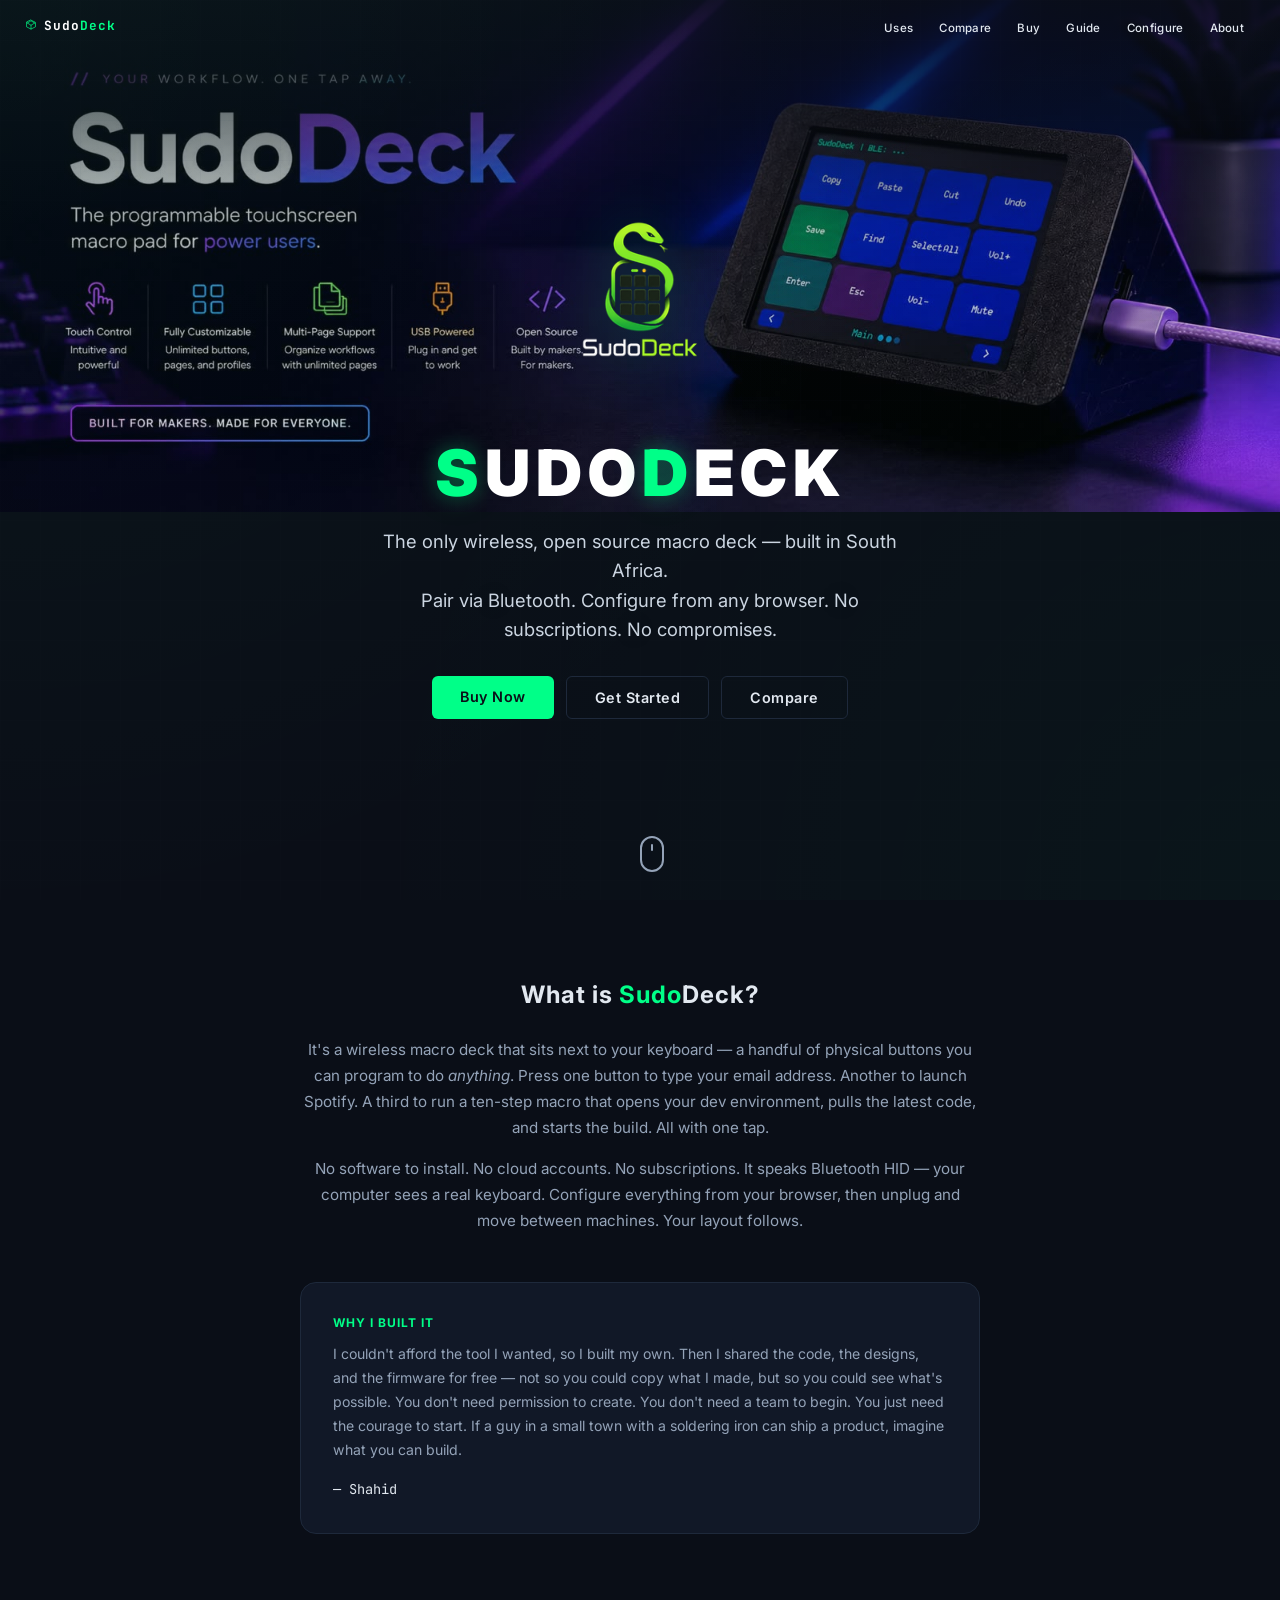
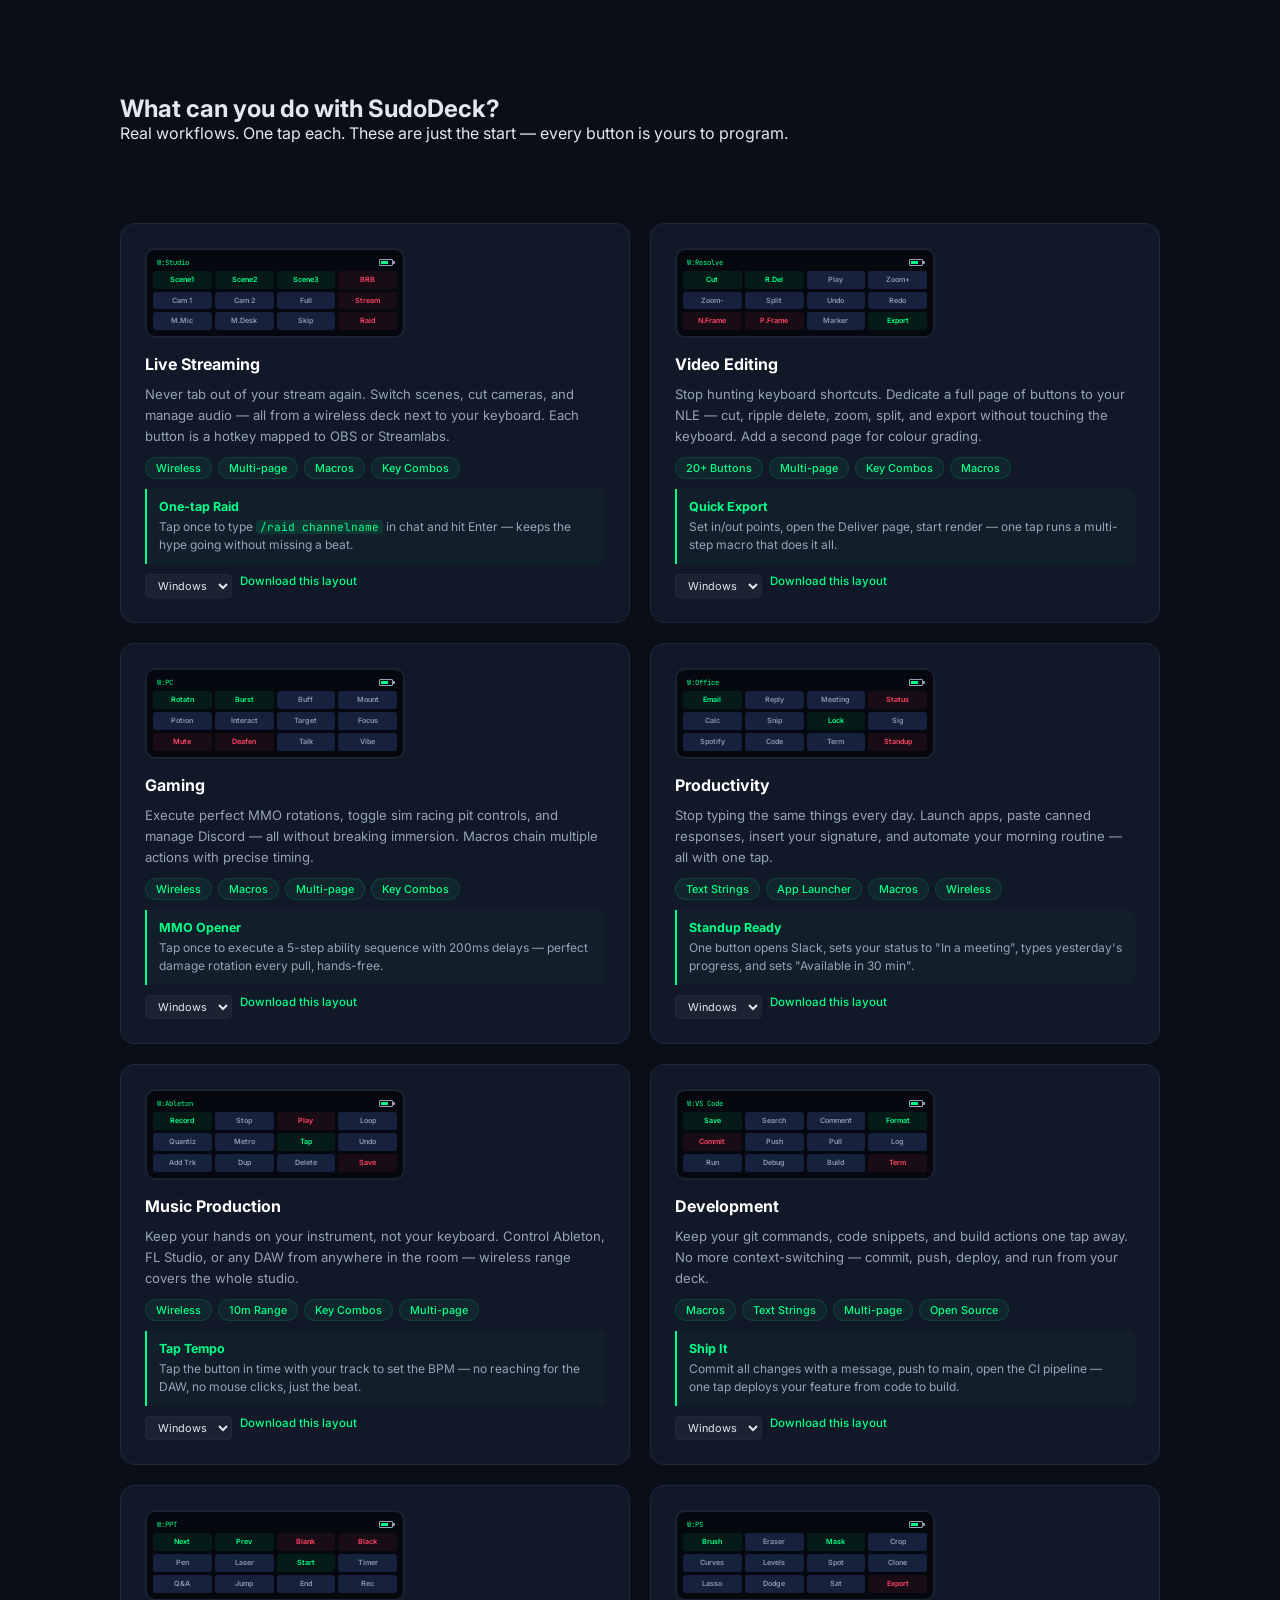
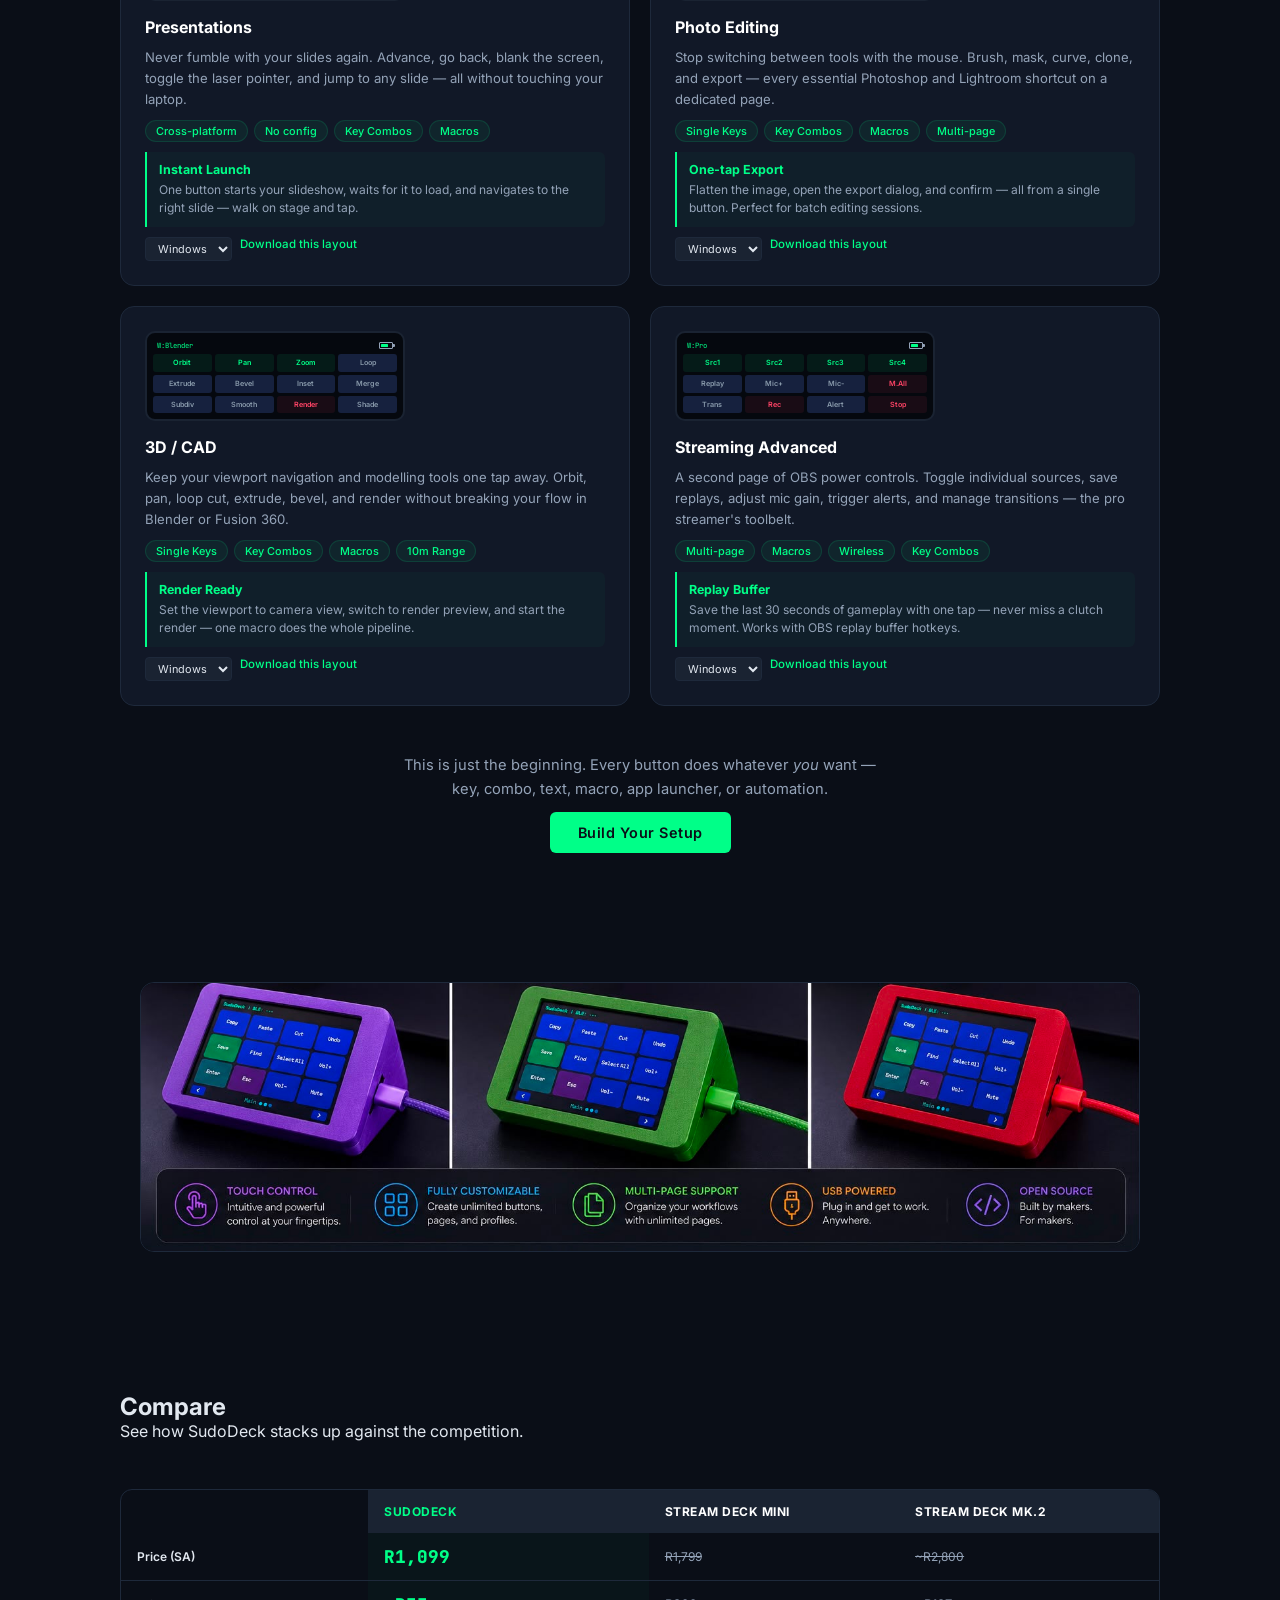
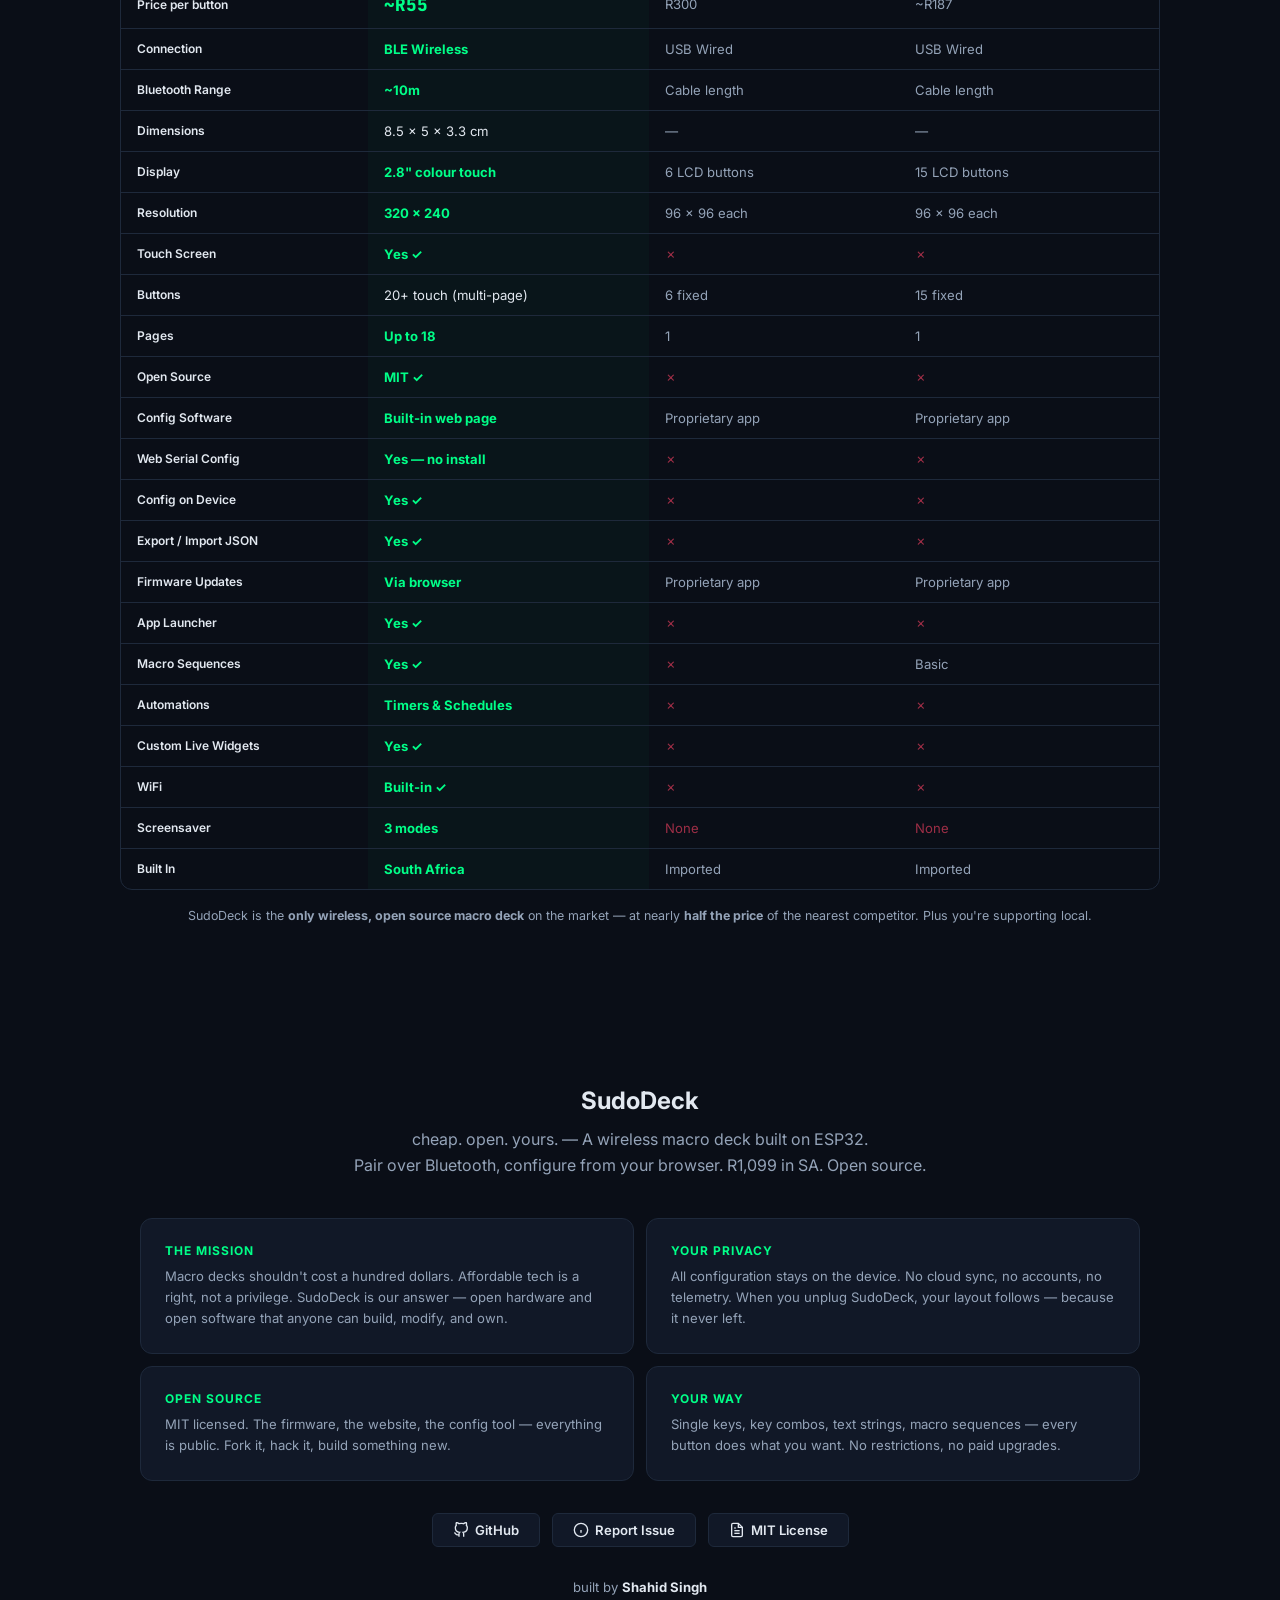
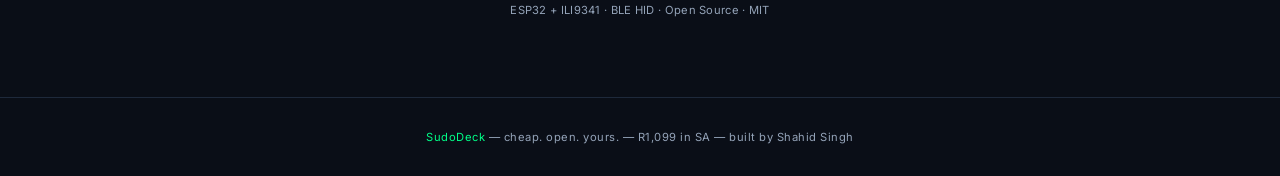
==== commit d8340368: "fix streaming mockup class, remove all emojis from use cases" ====
--- a/docs/index.html
+++ b/docs/index.html
@@ -75,7 +75,7 @@
 
       <!-- ─── 1. Live Streaming ─── -->
       <div class="uc-card">
-        <div class="uc-mockup">
+        <div class="cyd-mockup">
           <div class="cyd-bar"><span class="cyd-w">W:Studio</span><span class="cyd-bat"></span></div>
           <div class="cyd-grid">
             <div class="cyd-btn hl">Scene1</div>
@@ -93,7 +93,7 @@
           </div>
         </div>
         <div class="uc-info">
-          <h3>🎮 Live Streaming</h3>
+          <h3>Live Streaming</h3>
           <p>Never tab out of your stream again. Switch scenes, cut cameras, and manage audio — all from a wireless deck next to your keyboard. Each button is a hotkey mapped to OBS or Streamlabs.</p>
           <div class="uc-tags">
             <span>Wireless</span>
@@ -102,7 +102,7 @@
             <span>Key Combos</span>
           </div>
           <div class="uc-macro">
-            <strong>⚡ One-tap Raid</strong>
+            <strong>One-tap Raid</strong>
             <span>Tap once to type <code>/raid channelname</code> in chat and hit Enter — keeps the hype going without missing a beat.</span>
           </div>
           <span class="uc-dl-wrap">
@@ -136,7 +136,7 @@
           </div>
         </div>
         <div class="uc-info">
-          <h3>🎬 Video Editing</h3>
+          <h3>Video Editing</h3>
           <p>Stop hunting keyboard shortcuts. Dedicate a full page of buttons to your NLE — cut, ripple delete, zoom, split, and export without touching the keyboard. Add a second page for colour grading.</p>
           <div class="uc-tags">
             <span>20+ Buttons</span>
@@ -145,7 +145,7 @@
             <span>Macros</span>
           </div>
           <div class="uc-macro">
-            <strong>⚡ Quick Export</strong>
+            <strong>Quick Export</strong>
             <span>Set in/out points, open the Deliver page, start render — one tap runs a multi-step macro that does it all.</span>
           </div>
           <span class="uc-dl-wrap">
@@ -179,7 +179,7 @@
           </div>
         </div>
         <div class="uc-info">
-          <h3>⌨️ Gaming</h3>
+          <h3>Gaming</h3>
           <p>Execute perfect MMO rotations, toggle sim racing pit controls, and manage Discord — all without breaking immersion. Macros chain multiple actions with precise timing.</p>
           <div class="uc-tags">
             <span>Wireless</span>
@@ -188,7 +188,7 @@
             <span>Key Combos</span>
           </div>
           <div class="uc-macro">
-            <strong>⚡ MMO Opener</strong>
+            <strong>MMO Opener</strong>
             <span>Tap once to execute a 5-step ability sequence with 200ms delays — perfect damage rotation every pull, hands-free.</span>
           </div>
           <span class="uc-dl-wrap">
@@ -222,7 +222,7 @@
           </div>
         </div>
         <div class="uc-info">
-          <h3>💼 Productivity</h3>
+          <h3>Productivity</h3>
           <p>Stop typing the same things every day. Launch apps, paste canned responses, insert your signature, and automate your morning routine — all with one tap.</p>
           <div class="uc-tags">
             <span>Text Strings</span>
@@ -231,7 +231,7 @@
             <span>Wireless</span>
           </div>
           <div class="uc-macro">
-            <strong>⚡ Standup Ready</strong>
+            <strong>Standup Ready</strong>
             <span>One button opens Slack, sets your status to "In a meeting", types yesterday's progress, and sets "Available in 30 min".</span>
           </div>
           <span class="uc-dl-wrap">
@@ -265,7 +265,7 @@
           </div>
         </div>
         <div class="uc-info">
-          <h3>🎧 Music Production</h3>
+          <h3>Music Production</h3>
           <p>Keep your hands on your instrument, not your keyboard. Control Ableton, FL Studio, or any DAW from anywhere in the room — wireless range covers the whole studio.</p>
           <div class="uc-tags">
             <span>Wireless</span>
@@ -274,7 +274,7 @@
             <span>Multi-page</span>
           </div>
           <div class="uc-macro">
-            <strong>⚡ Tap Tempo</strong>
+            <strong>Tap Tempo</strong>
             <span>Tap the button in time with your track to set the BPM — no reaching for the DAW, no mouse clicks, just the beat.</span>
           </div>
           <span class="uc-dl-wrap">
@@ -308,7 +308,7 @@
           </div>
         </div>
         <div class="uc-info">
-          <h3>💻 Development</h3>
+          <h3>Development</h3>
           <p>Keep your git commands, code snippets, and build actions one tap away. No more context-switching — commit, push, deploy, and run from your deck.</p>
           <div class="uc-tags">
             <span>Macros</span>
@@ -317,7 +317,7 @@
             <span>Open Source</span>
           </div>
           <div class="uc-macro">
-            <strong>⚡ Ship It</strong>
+            <strong>Ship It</strong>
             <span>Commit all changes with a message, push to main, open the CI pipeline — one tap deploys your feature from code to build.</span>
           </div>
           <span class="uc-dl-wrap">
@@ -351,7 +351,7 @@
           </div>
         </div>
         <div class="uc-info">
-          <h3>📊 Presentations</h3>
+          <h3>Presentations</h3>
           <p>Never fumble with your slides again. Advance, go back, blank the screen, toggle the laser pointer, and jump to any slide — all without touching your laptop.</p>
           <div class="uc-tags">
             <span>Cross-platform</span>
@@ -360,7 +360,7 @@
             <span>Macros</span>
           </div>
           <div class="uc-macro">
-            <strong>⚡ Instant Launch</strong>
+            <strong>Instant Launch</strong>
             <span>One button starts your slideshow, waits for it to load, and navigates to the right slide — walk on stage and tap.</span>
           </div>
           <span class="uc-dl-wrap">
@@ -394,7 +394,7 @@
           </div>
         </div>
         <div class="uc-info">
-          <h3>✏️ Photo Editing</h3>
+          <h3>Photo Editing</h3>
           <p>Stop switching between tools with the mouse. Brush, mask, curve, clone, and export — every essential Photoshop and Lightroom shortcut on a dedicated page.</p>
           <div class="uc-tags">
             <span>Single Keys</span>
@@ -403,7 +403,7 @@
             <span>Multi-page</span>
           </div>
           <div class="uc-macro">
-            <strong>⚡ One-tap Export</strong>
+            <strong>One-tap Export</strong>
             <span>Flatten the image, open the export dialog, and confirm — all from a single button. Perfect for batch editing sessions.</span>
           </div>
           <span class="uc-dl-wrap">
@@ -437,7 +437,7 @@
           </div>
         </div>
         <div class="uc-info">
-          <h3>🎨 3D / CAD</h3>
+          <h3>3D / CAD</h3>
           <p>Keep your viewport navigation and modelling tools one tap away. Orbit, pan, loop cut, extrude, bevel, and render without breaking your flow in Blender or Fusion 360.</p>
           <div class="uc-tags">
             <span>Single Keys</span>
@@ -446,7 +446,7 @@
             <span>10m Range</span>
           </div>
           <div class="uc-macro">
-            <strong>⚡ Render Ready</strong>
+            <strong>Render Ready</strong>
             <span>Set the viewport to camera view, switch to render preview, and start the render — one macro does the whole pipeline.</span>
           </div>
           <span class="uc-dl-wrap">
@@ -480,7 +480,7 @@
           </div>
         </div>
         <div class="uc-info">
-          <h3>📹 Streaming Advanced</h3>
+          <h3>Streaming Advanced</h3>
           <p>A second page of OBS power controls. Toggle individual sources, save replays, adjust mic gain, trigger alerts, and manage transitions — the pro streamer's toolbelt.</p>
           <div class="uc-tags">
             <span>Multi-page</span>
@@ -489,7 +489,7 @@
             <span>Key Combos</span>
           </div>
           <div class="uc-macro">
-            <strong>⚡ Replay Buffer</strong>
+            <strong>Replay Buffer</strong>
             <span>Save the last 30 seconds of gameplay with one tap — never miss a clutch moment. Works with OBS replay buffer hotkeys.</span>
           </div>
           <span class="uc-dl-wrap">
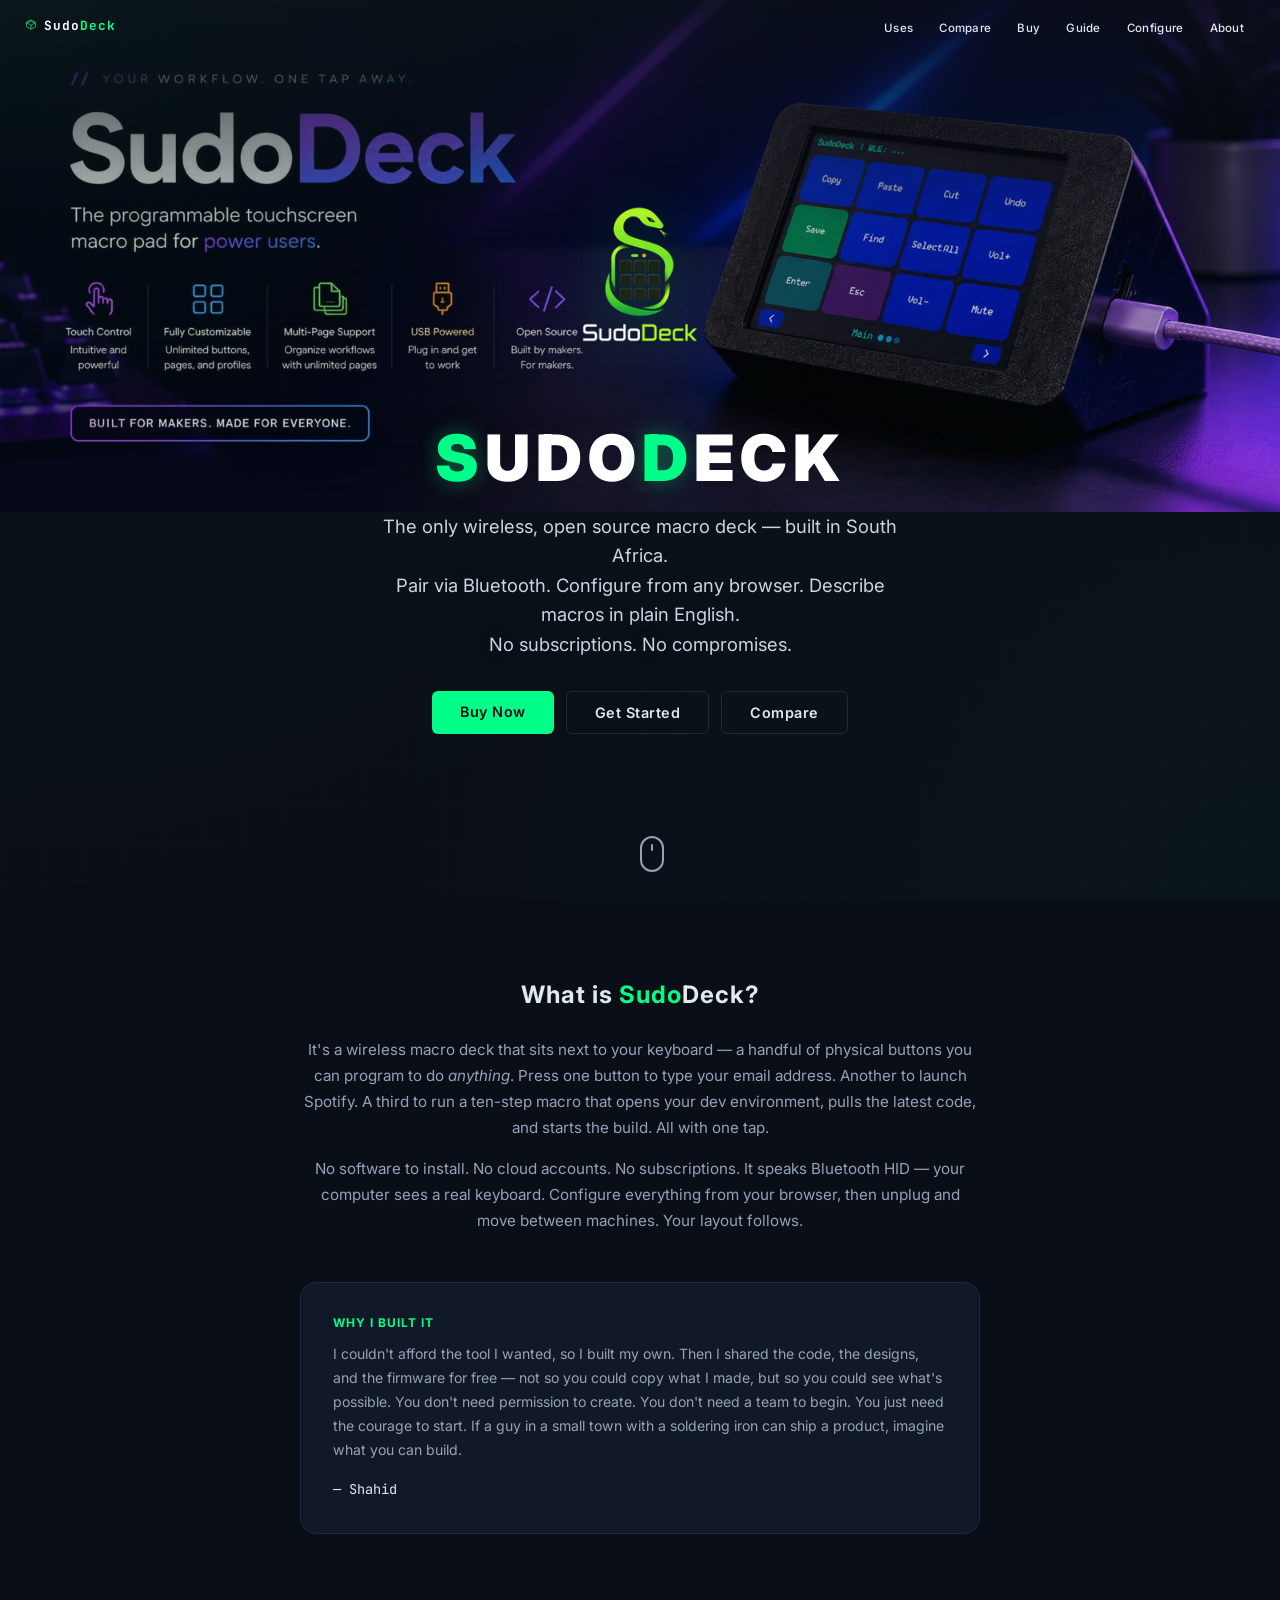
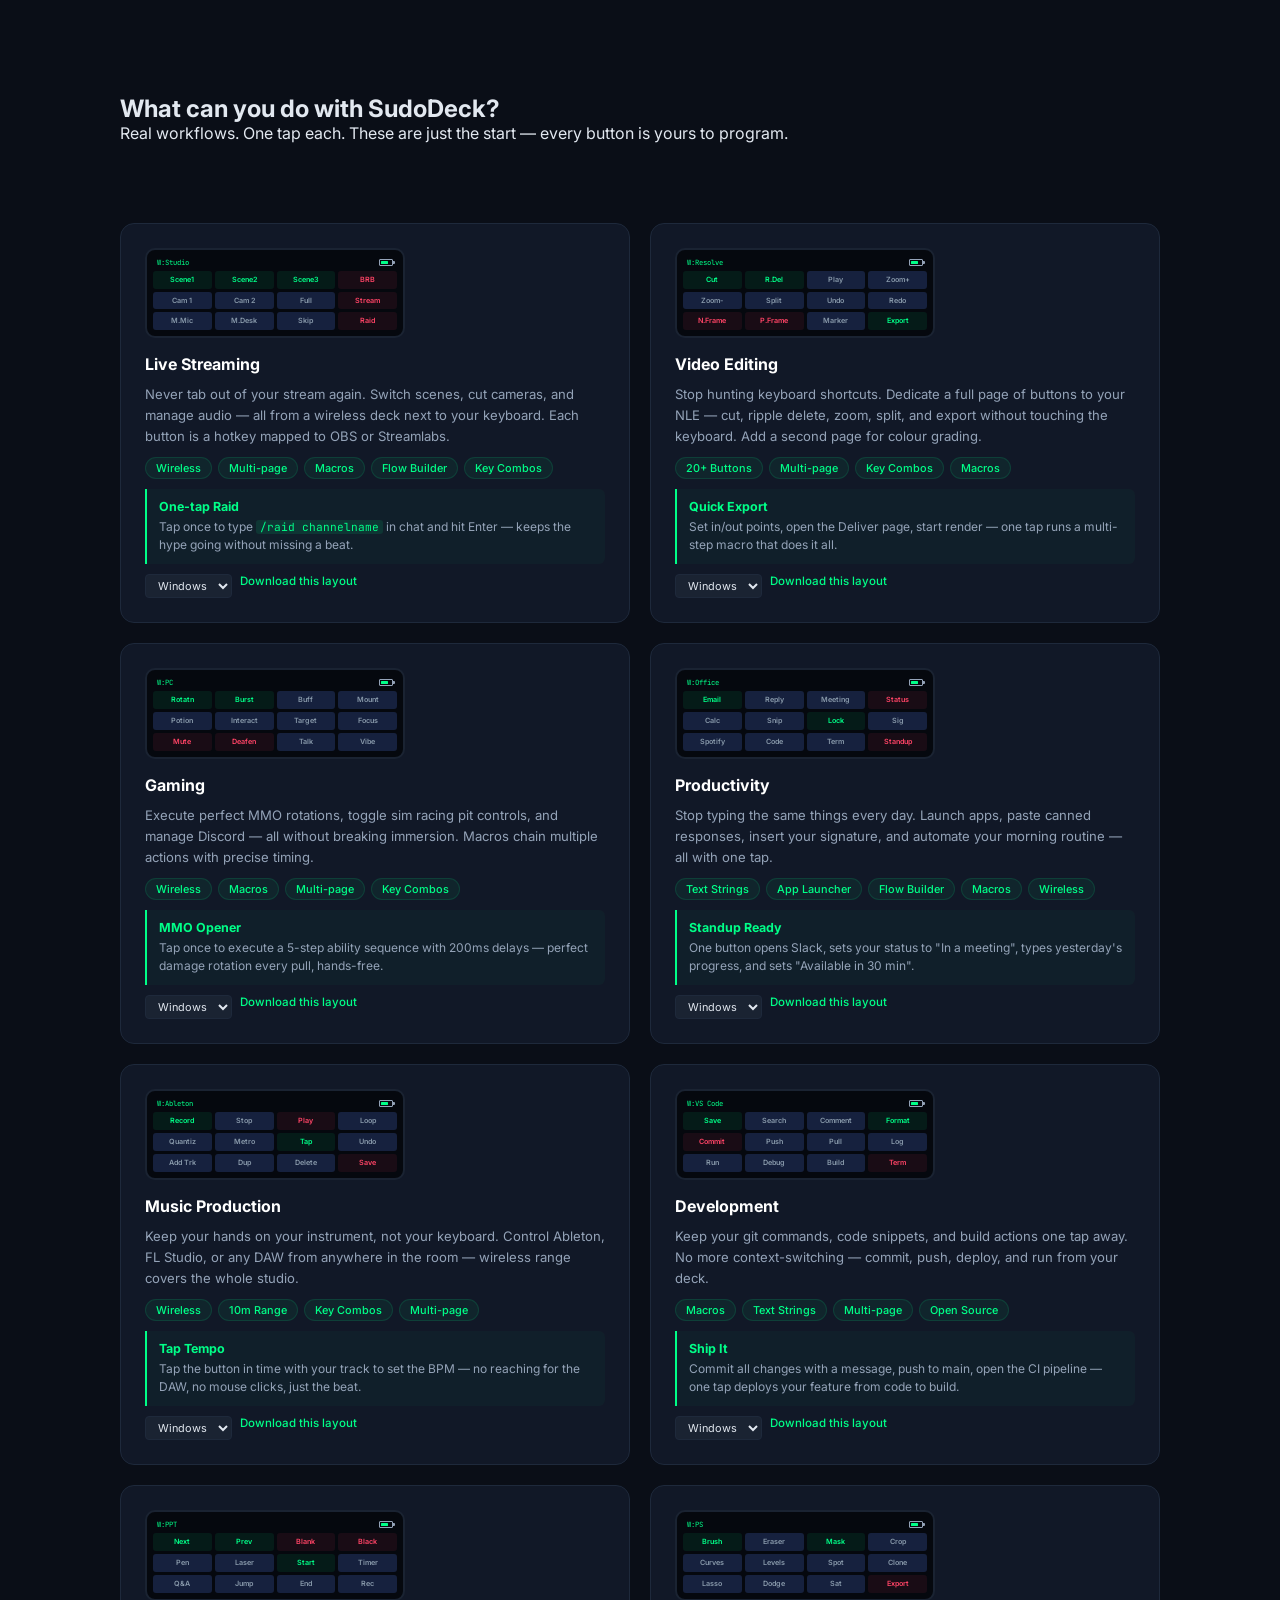
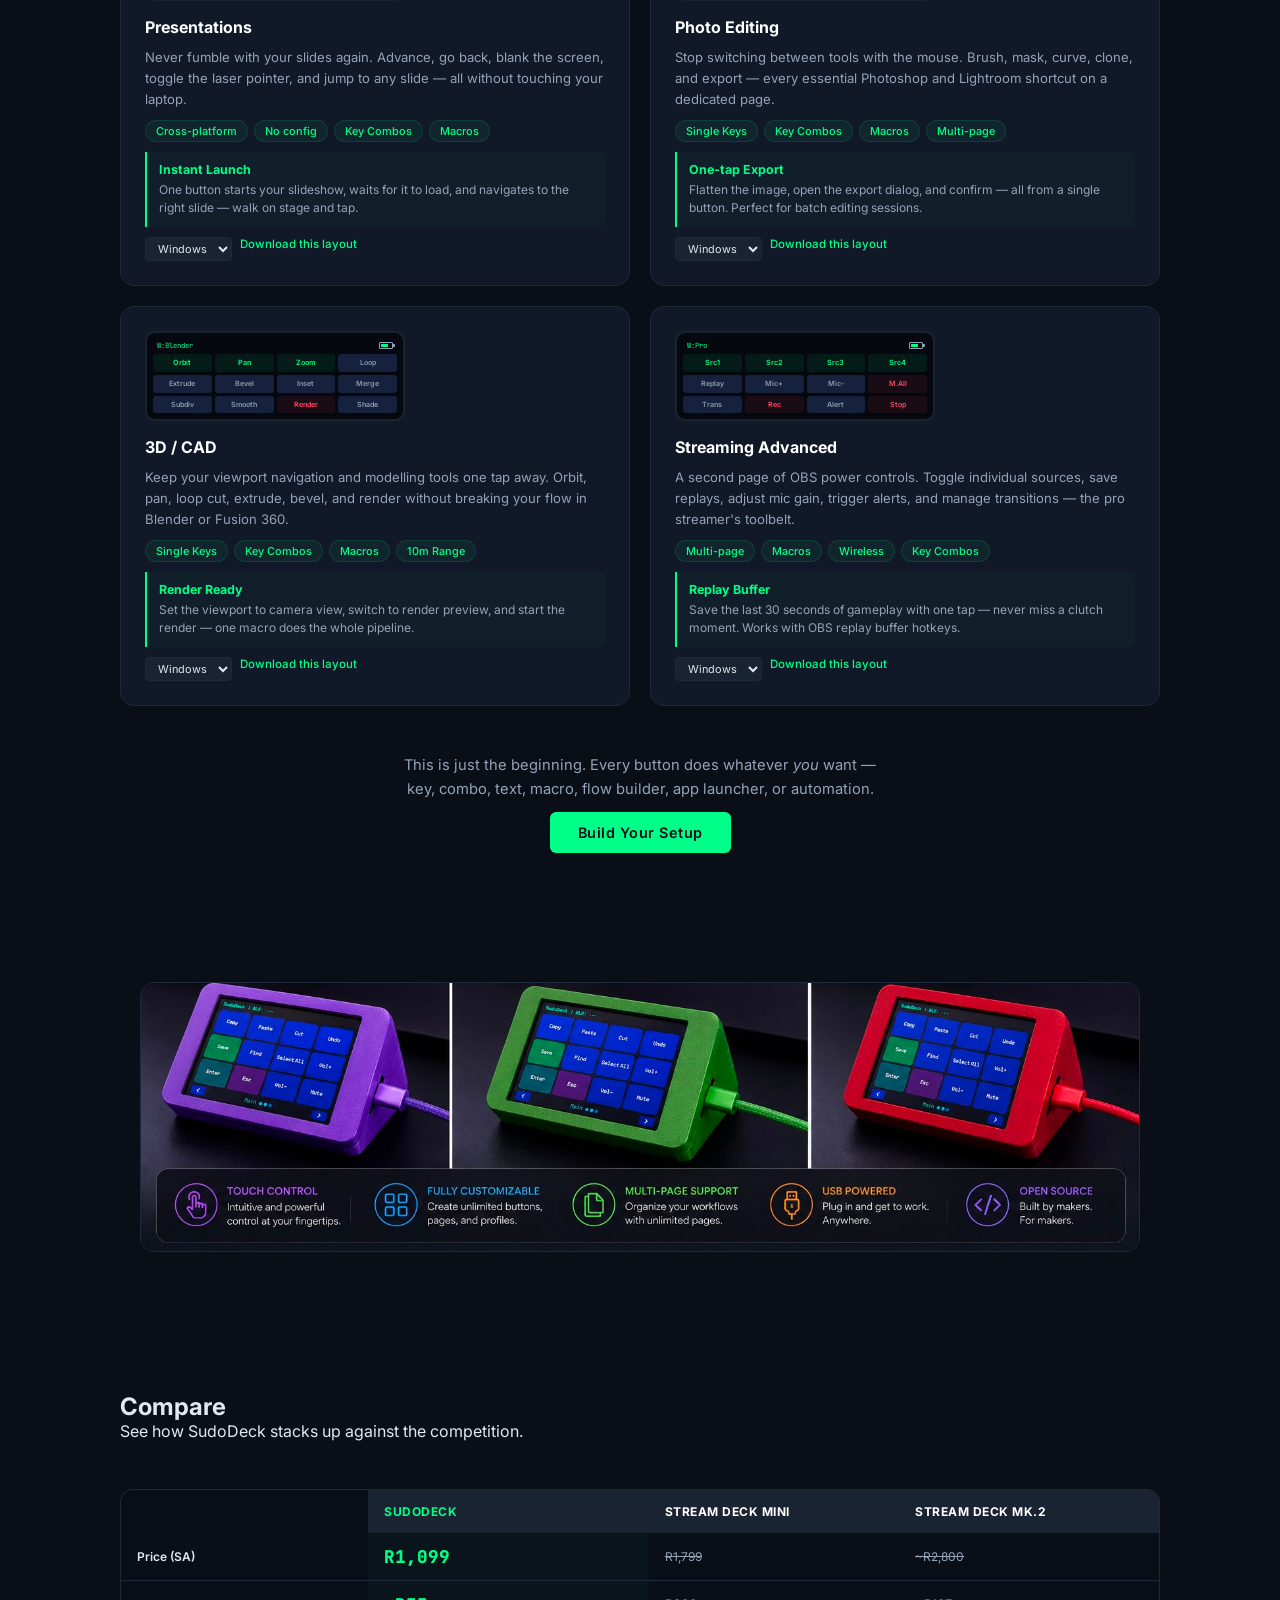
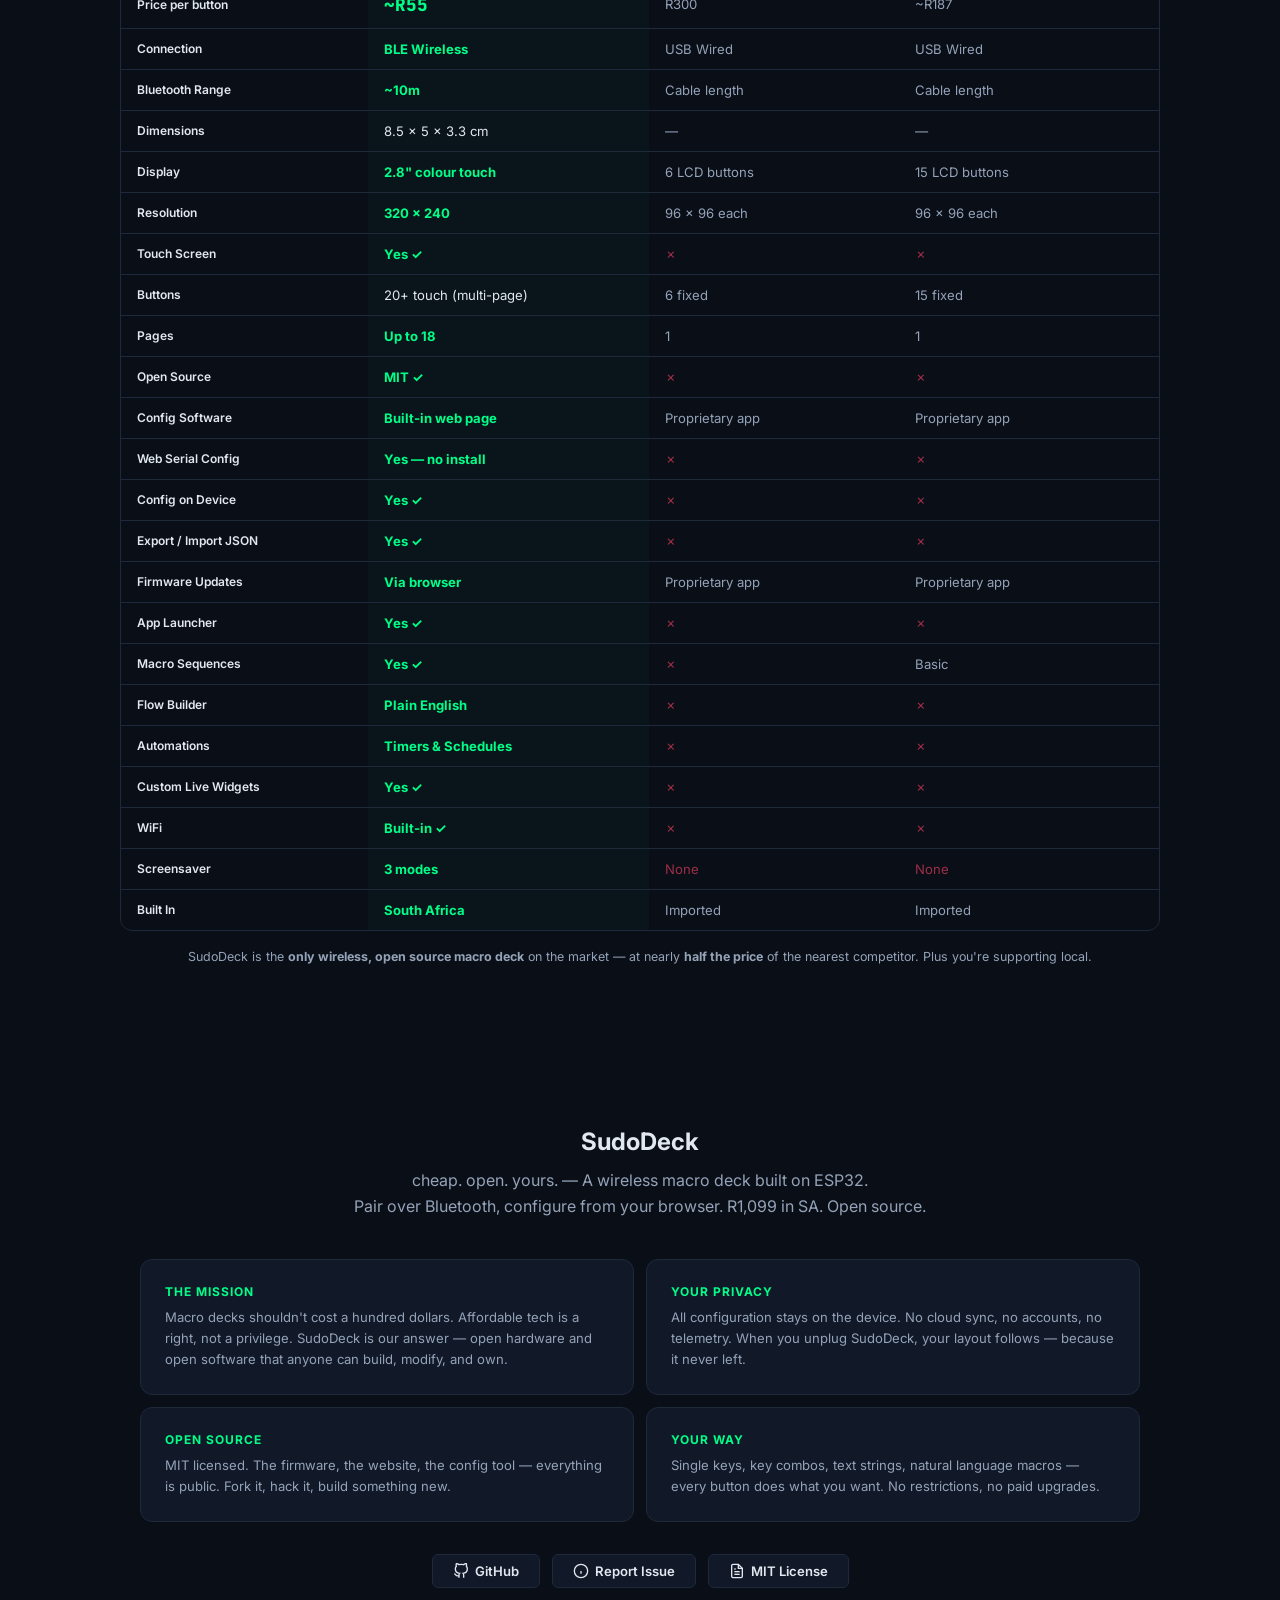
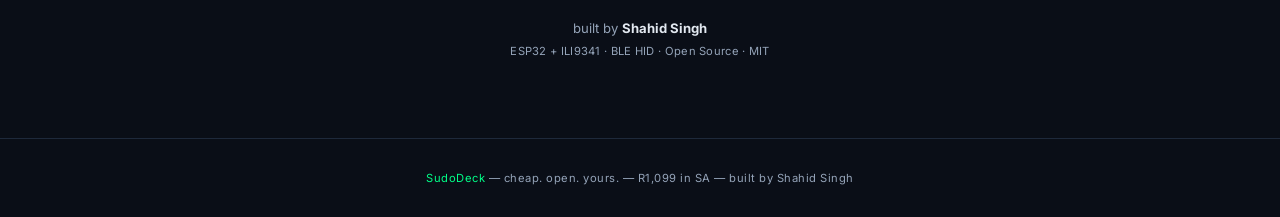
==== commit 8294676f: "website: add Flow Builder mentions to hero, use cases, and comparison table" ====
--- a/docs/index.html
+++ b/docs/index.html
@@ -30,7 +30,8 @@
   <h1><span class="g">S</span>UDO<span class="g">D</span>ECK</h1>
   <p class="sub">
     The only wireless, open source macro deck — built in South Africa.<br>
-    Pair via Bluetooth. Configure from any browser. No subscriptions. No compromises.
+    Pair via Bluetooth. Configure from any browser. Describe macros in plain English.<br>
+    No subscriptions. No compromises.
   </p>
   <div class="hero-btns">
     <a class="btn-h primary" href="buy/">Buy Now</a>
@@ -99,6 +100,7 @@
             <span>Wireless</span>
             <span>Multi-page</span>
             <span>Macros</span>
+            <span>Flow Builder</span>
             <span>Key Combos</span>
           </div>
           <div class="uc-macro">
@@ -227,6 +229,7 @@
           <div class="uc-tags">
             <span>Text Strings</span>
             <span>App Launcher</span>
+            <span>Flow Builder</span>
             <span>Macros</span>
             <span>Wireless</span>
           </div>
@@ -506,7 +509,7 @@
     </div>
 
     <div class="uc-cta">
-      <p>This is just the beginning. Every button does whatever <em>you</em> want —<br>key, combo, text, macro, app launcher, or automation.</p>
+      <p>This is just the beginning. Every button does whatever <em>you</em> want —<br>key, combo, text, macro, flow builder, app launcher, or automation.</p>
       <a class="btn-h primary" href="app/">Build Your Setup</a>
     </div>
   </div>
@@ -641,6 +644,12 @@
             <td class="hl"><span class="check">Yes &#10003;</span></td>
             <td><span class="cross">&#10007;</span></td>
             <td>Basic</td>
+          </tr>
+          <tr>
+            <td>Flow Builder</td>
+            <td class="hl"><span class="check">Plain English</span></td>
+            <td><span class="cross">&#10007;</span></td>
+            <td><span class="cross">&#10007;</span></td>
           </tr>
           <tr>
             <td>Automations</td>
@@ -714,7 +723,7 @@
         <div class="abt-card">
           <h3>Your Way</h3>
           <p>
-            Single keys, key combos, text strings, macro sequences — every
+            Single keys, key combos, text strings, natural language macros — every
             button does what you want. No restrictions, no paid upgrades.
           </p>
         </div>
--- a/docs/style.css
+++ b/docs/style.css
@@ -679,7 +679,210 @@
     margin: 0 auto;
   }
 
-  /* ─── config tool ─── */
+  /* ─── nav pills ─── */
+  .nav-pills {
+    display: flex;
+    gap: 6px;
+    justify-content: center;
+    flex-wrap: wrap;
+    padding: 20px 16px 0;
+    max-width: 1040px;
+    margin: 0 auto;
+  }
+  .nav-pill {
+    display: flex;
+    align-items: center;
+    justify-content: center;
+    padding: 8px 16px;
+    background: var(--surface);
+    border: 1px solid var(--border);
+    border-radius: 20px;
+    color: var(--dim);
+    font-size: 0.78rem;
+    font-weight: 500;
+    text-decoration: none;
+    transition: all 0.2s;
+  }
+  .nav-pill:hover {
+    border-color: var(--acc);
+    color: var(--acc);
+    background: color-mix(in srgb, var(--acc) 8%, var(--surface));
+  }
+
+  /* ─── app cards ─── */
+  .app-section {
+    max-width: 720px;
+    margin: 0 auto;
+    padding: 16px 16px 40px;
+    display: flex;
+    flex-direction: column;
+    gap: 10px;
+  }
+  .card {
+    background: var(--surface);
+    border: 1px solid var(--border);
+    border-radius: 12px;
+    overflow: hidden;
+  }
+  .card-hdr {
+    display: flex;
+    align-items: center;
+    justify-content: space-between;
+    padding: 14px 18px;
+    cursor: pointer;
+    user-select: none;
+    transition: background 0.15s;
+  }
+  .card-hdr:hover { background: rgba(255,255,255,0.02); }
+  .card-hdr-l {
+    display: flex;
+    align-items: center;
+    gap: 10px;
+    min-width: 0;
+  }
+  .card-icon {
+    display: flex;
+    align-items: center;
+    justify-content: center;
+    width: 32px;
+    height: 32px;
+    border-radius: 8px;
+    background: color-mix(in srgb, var(--acc) 12%, var(--surface));
+    color: var(--acc);
+    flex-shrink: 0;
+  }
+  .card-title {
+    font-size: 0.9rem;
+    font-weight: 600;
+    color: var(--text);
+    white-space: nowrap;
+  }
+  .card-desc {
+    font-size: 0.72rem;
+    color: var(--dim);
+    overflow: hidden;
+    text-overflow: ellipsis;
+    white-space: nowrap;
+  }
+  .card-arrow {
+    font-size: 0.6rem;
+    color: var(--dim);
+    transition: transform 0.25s cubic-bezier(0.16,1,0.3,1);
+    flex-shrink: 0;
+    margin-left: 12px;
+  }
+  .card.open .card-arrow { transform: rotate(180deg); }
+  .card-body {
+    display: none;
+    padding: 0 18px 18px;
+    border-top: 1px solid var(--border);
+    padding-top: 14px;
+  }
+  .card.open .card-body { display: block; }
+
+  /* ─── flow syntax reference ─── */
+  .flow-syntax {
+    margin-top: 12px;
+    padding: 12px;
+    background: var(--bg);
+    border-radius: 8px;
+    border: 1px solid var(--border);
+  }
+  .flow-syntax-title {
+    font-size: 0.72rem;
+    font-weight: 600;
+    color: var(--dim);
+    text-transform: uppercase;
+    letter-spacing: 0.05em;
+    margin-bottom: 6px;
+  }
+  .flow-syntax-grid {
+    display: grid;
+    grid-template-columns: 1fr 1fr;
+    gap: 3px 16px;
+  }
+  .flow-syntax-grid > div {
+    display: flex;
+    align-items: center;
+    gap: 6px;
+    font-size: 0.72rem;
+    padding: 3px 0;
+  }
+  .flow-syntax-grid code {
+    font-size: 0.7rem;
+    background: var(--surface);
+    padding: 1px 6px;
+    border-radius: 3px;
+    color: var(--acc);
+    white-space: nowrap;
+  }
+  .flow-syntax-grid span {
+    color: var(--dim);
+  }
+
+  /* ─── app logo marquee ─── */
+  .flow-marquee-wrap {
+    overflow: hidden;
+    position: relative;
+    margin-top: 4px;
+  }
+  .flow-marquee-wrap::before,
+  .flow-marquee-wrap::after {
+    content: '';
+    position: absolute;
+    top: 0;
+    bottom: 0;
+    width: 30px;
+    z-index: 1;
+    pointer-events: none;
+  }
+  .flow-marquee-wrap::before {
+    left: 0;
+    background: linear-gradient(to right, var(--bg), transparent);
+  }
+  .flow-marquee-wrap::after {
+    right: 0;
+    background: linear-gradient(to left, var(--bg), transparent);
+  }
+  .flow-marquee {
+    display: flex;
+    gap: 8px;
+    width: max-content;
+    animation: marqueeScroll 40s linear infinite;
+    padding: 6px 0;
+  }
+  @keyframes marqueeScroll {
+    0% { transform: translateX(0); }
+    100% { transform: translateX(-50%); }
+  }
+  .flow-logo {
+    display: flex;
+    align-items: center;
+    gap: 6px;
+    padding: 4px 10px 4px 4px;
+    background: var(--surface);
+    border: 1px solid var(--border);
+    border-radius: 20px;
+    font-size: 0.68rem;
+    white-space: nowrap;
+    cursor: help;
+    transition: border-color 0.15s;
+  }
+  .flow-logo:hover { border-color: var(--acc); }
+  .flow-logo-i {
+    display: flex;
+    align-items: center;
+    justify-content: center;
+    width: 22px;
+    height: 22px;
+    border-radius: 50%;
+    background: color-mix(in srgb, var(--acc) 20%, var(--surface));
+    color: var(--acc);
+    font-size: 0.55rem;
+    font-weight: 700;
+    flex-shrink: 0;
+  }
+  .flow-logo-n { color: var(--dim); }
   .cfg-box {
     max-width: 1040px;
     margin: 0 auto;
@@ -1602,3 +1805,60 @@
   }
   .ts-pill:hover { border-color:var(--acc); }
 
+  /* ─── drag-drop ─── */
+  .gb.drag-src { opacity:0.4; }
+  .gb.drag-over { outline:2px dashed var(--acc); outline-offset:-2px; transform:scale(1.08); }
+
+  /* ─── flow builder ─── */
+  /* ─── flow builder ─── */
+  .flow-box {
+    max-width: 640px;
+    margin: 0 auto;
+    background: var(--surface);
+    border: 1px solid var(--border);
+    border-radius: var(--radius);
+    padding: 20px;
+  }
+  .fc {
+    background:var(--bg); border:1px solid var(--border); border-radius:6px;
+    margin-top:6px; overflow:hidden;
+  }
+  .fc-hdr {
+    display:flex; align-items:center; gap:6px; padding:6px 8px; cursor:pointer;
+    font-size:0.7rem; transition:background 0.1s;
+  }
+  .fc-hdr:hover { background:rgba(255,255,255,0.02); }
+  .fc-idx { color:var(--dim); font-family:var(--mono); font-size:0.6rem; min-width:20px; }
+  .fc-type {
+    background:var(--surface); color:var(--text); border:1px solid var(--border);
+    border-radius:3px; padding:2px 4px; font-size:0.65rem; font-family:var(--font); cursor:pointer;
+  }
+  .fc-summary {
+    flex:1; color:var(--acc); font-family:var(--mono); font-size:0.65rem;
+    overflow:hidden; text-overflow:ellipsis; white-space:nowrap;
+  }
+  .fc-edit { display:none; flex-direction:column; gap:6px; padding:6px 8px 8px; border-top:1px solid var(--border); }
+  .fc-edit.open { display:flex; }
+  .fc-body {
+    display:flex; flex-direction:column; gap:4px;
+  }
+  .fc-field {
+    display:flex; gap:6px; align-items:center;
+  }
+  .fc-field label {
+    font-size:0.6rem; color:var(--dim); min-width:32px;
+  }
+  .fc-field input, .fc-field select {
+    background:var(--surface); color:var(--text); border:1px solid var(--border);
+    border-radius:3px; padding:3px 6px; font-size:0.7rem; font-family:var(--mono); flex:1; min-width:0;
+  }
+  .fc-raw {
+    margin-top:4px; display:flex; flex-direction:column; gap:2px;
+  }
+  .fc-raw textarea {
+    background:var(--surface); color:var(--acc); border:1px solid var(--border);
+    border-radius:3px; padding:4px 6px; font-family:var(--mono); font-size:0.6rem;
+    resize:vertical; width:100%; min-height:34px;
+  }
+
+
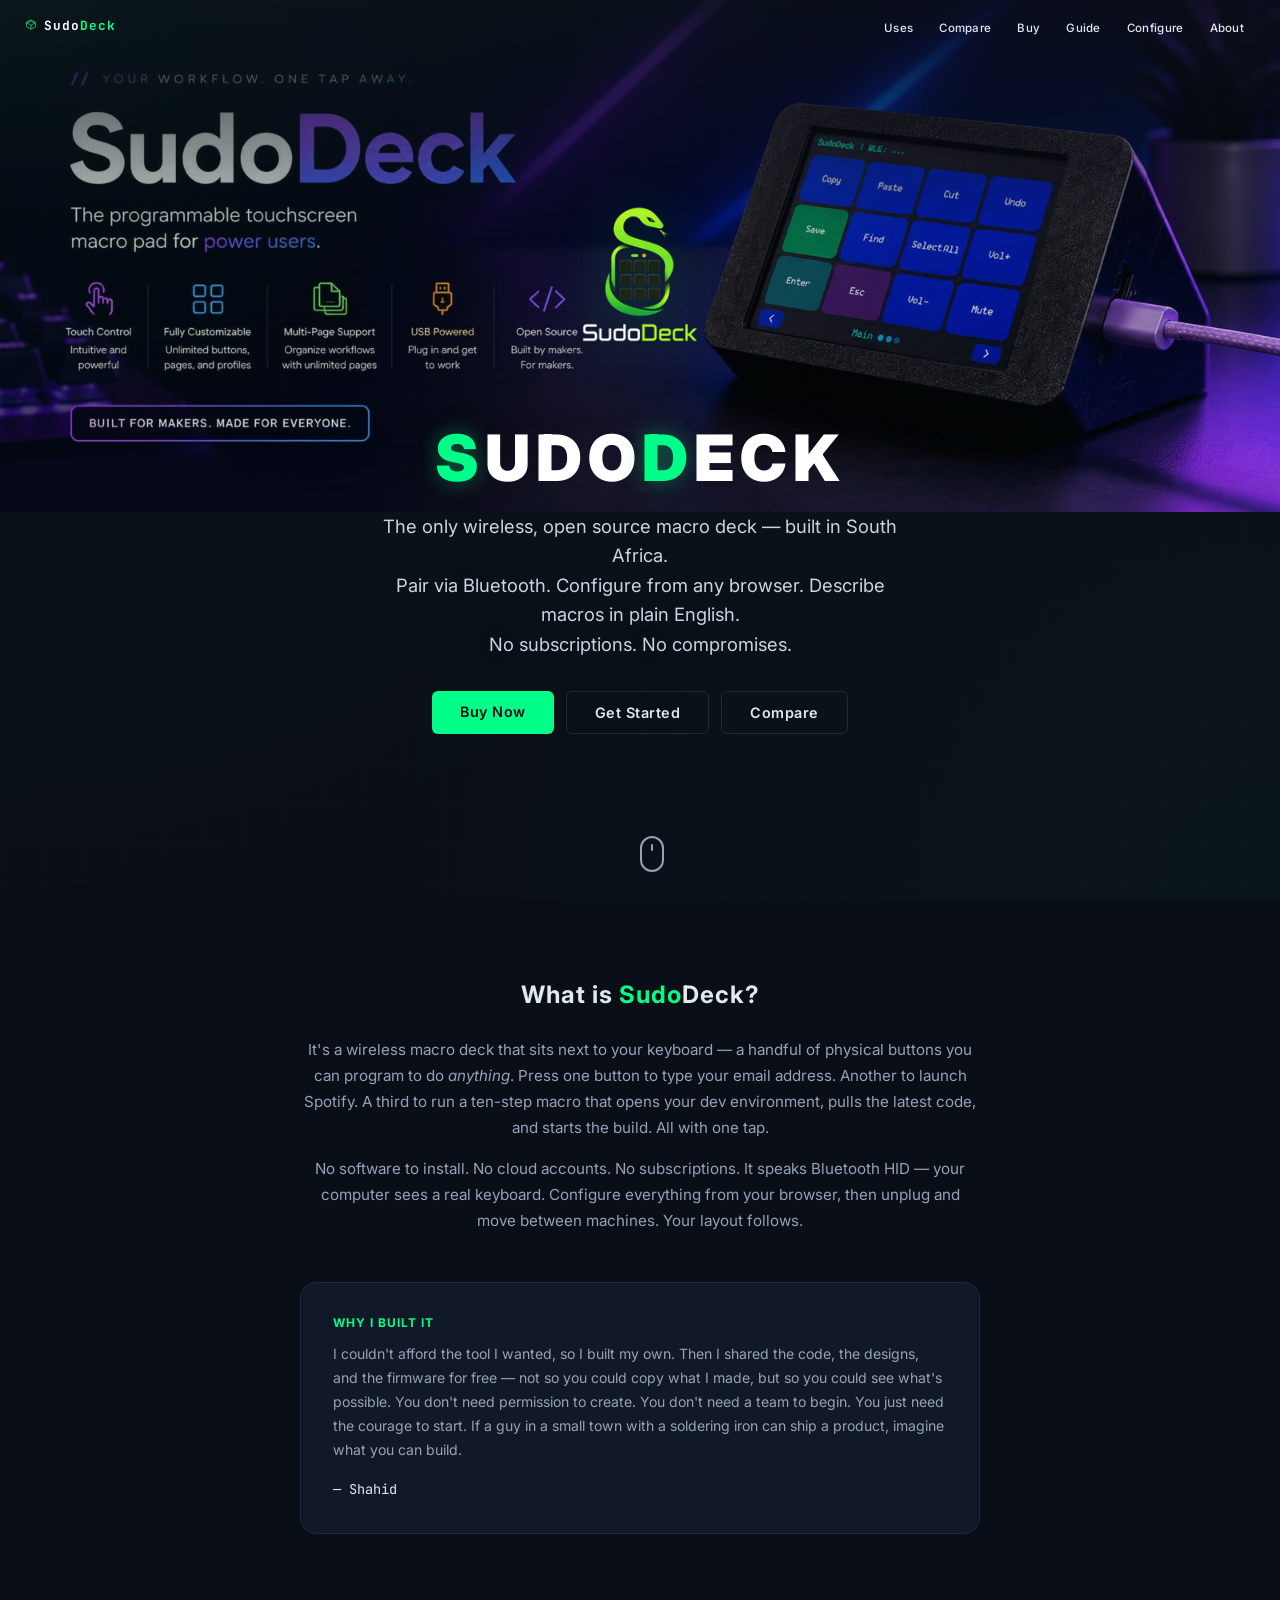
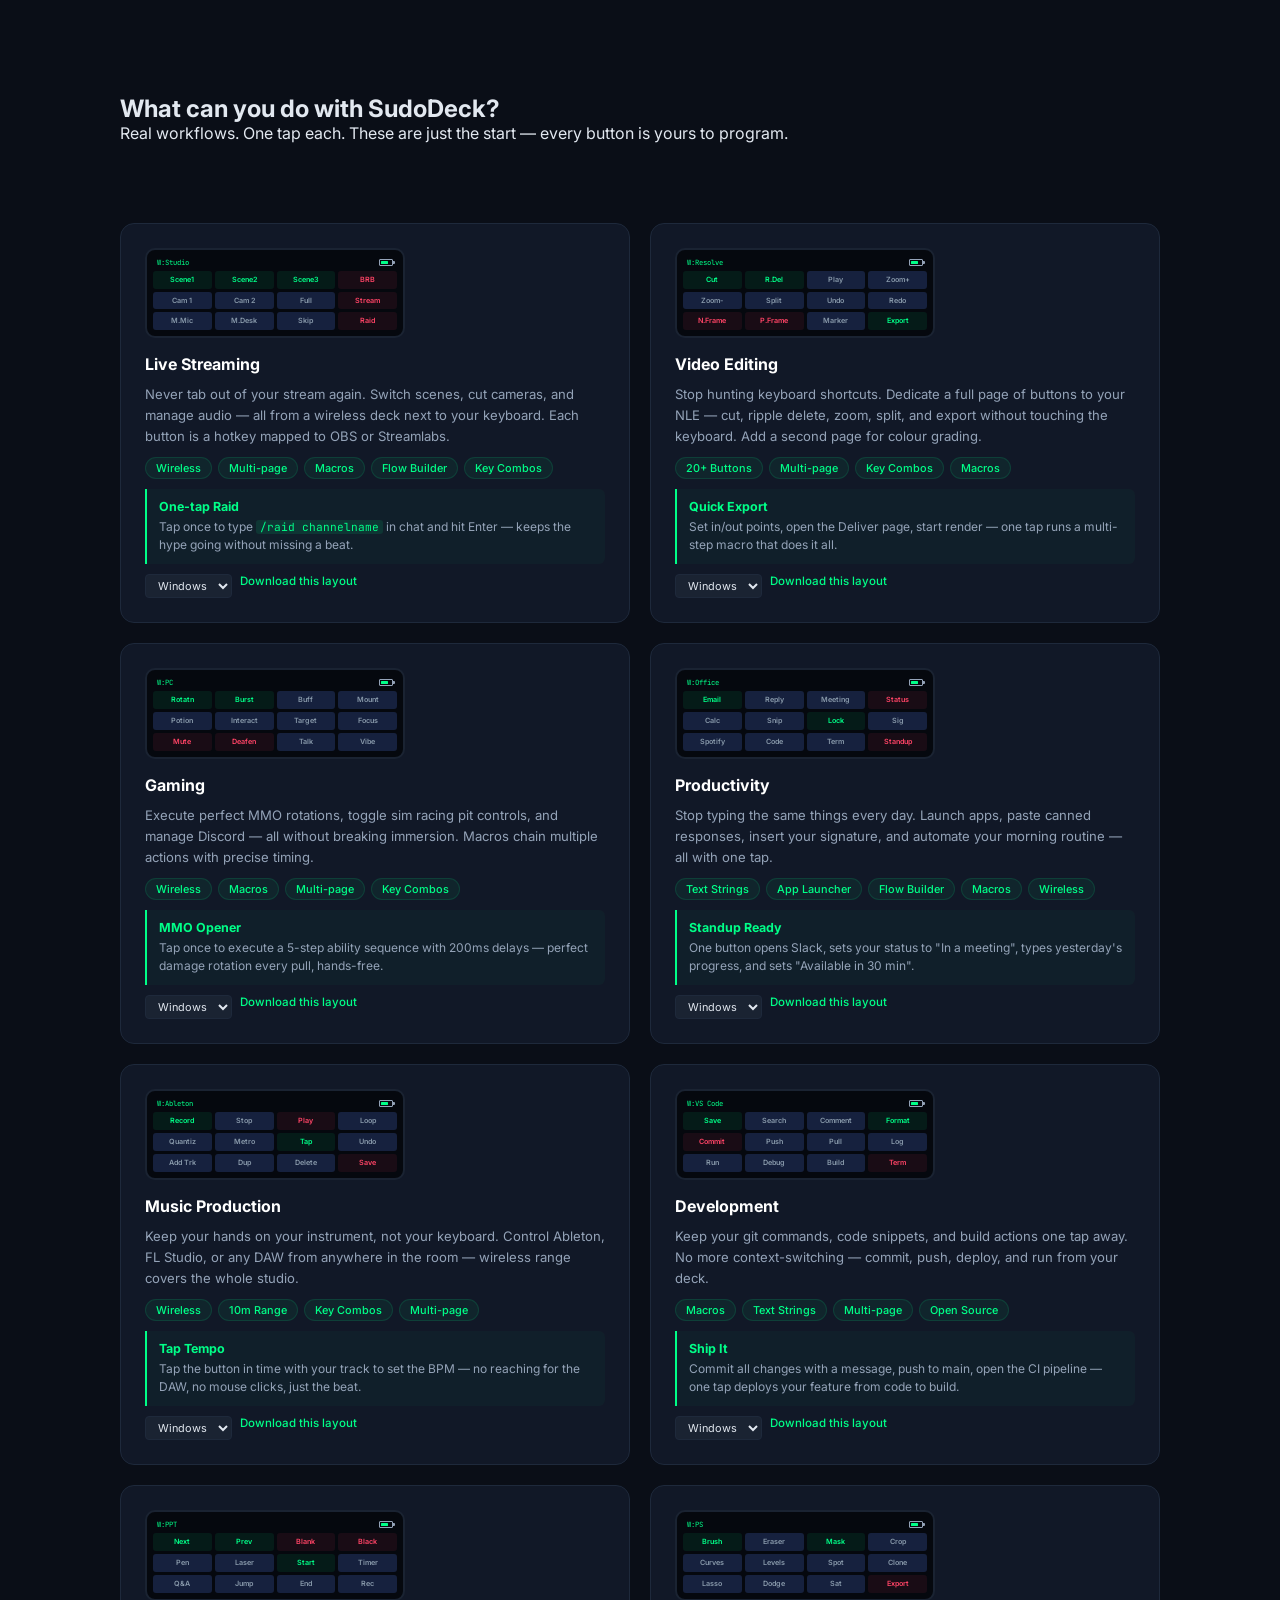
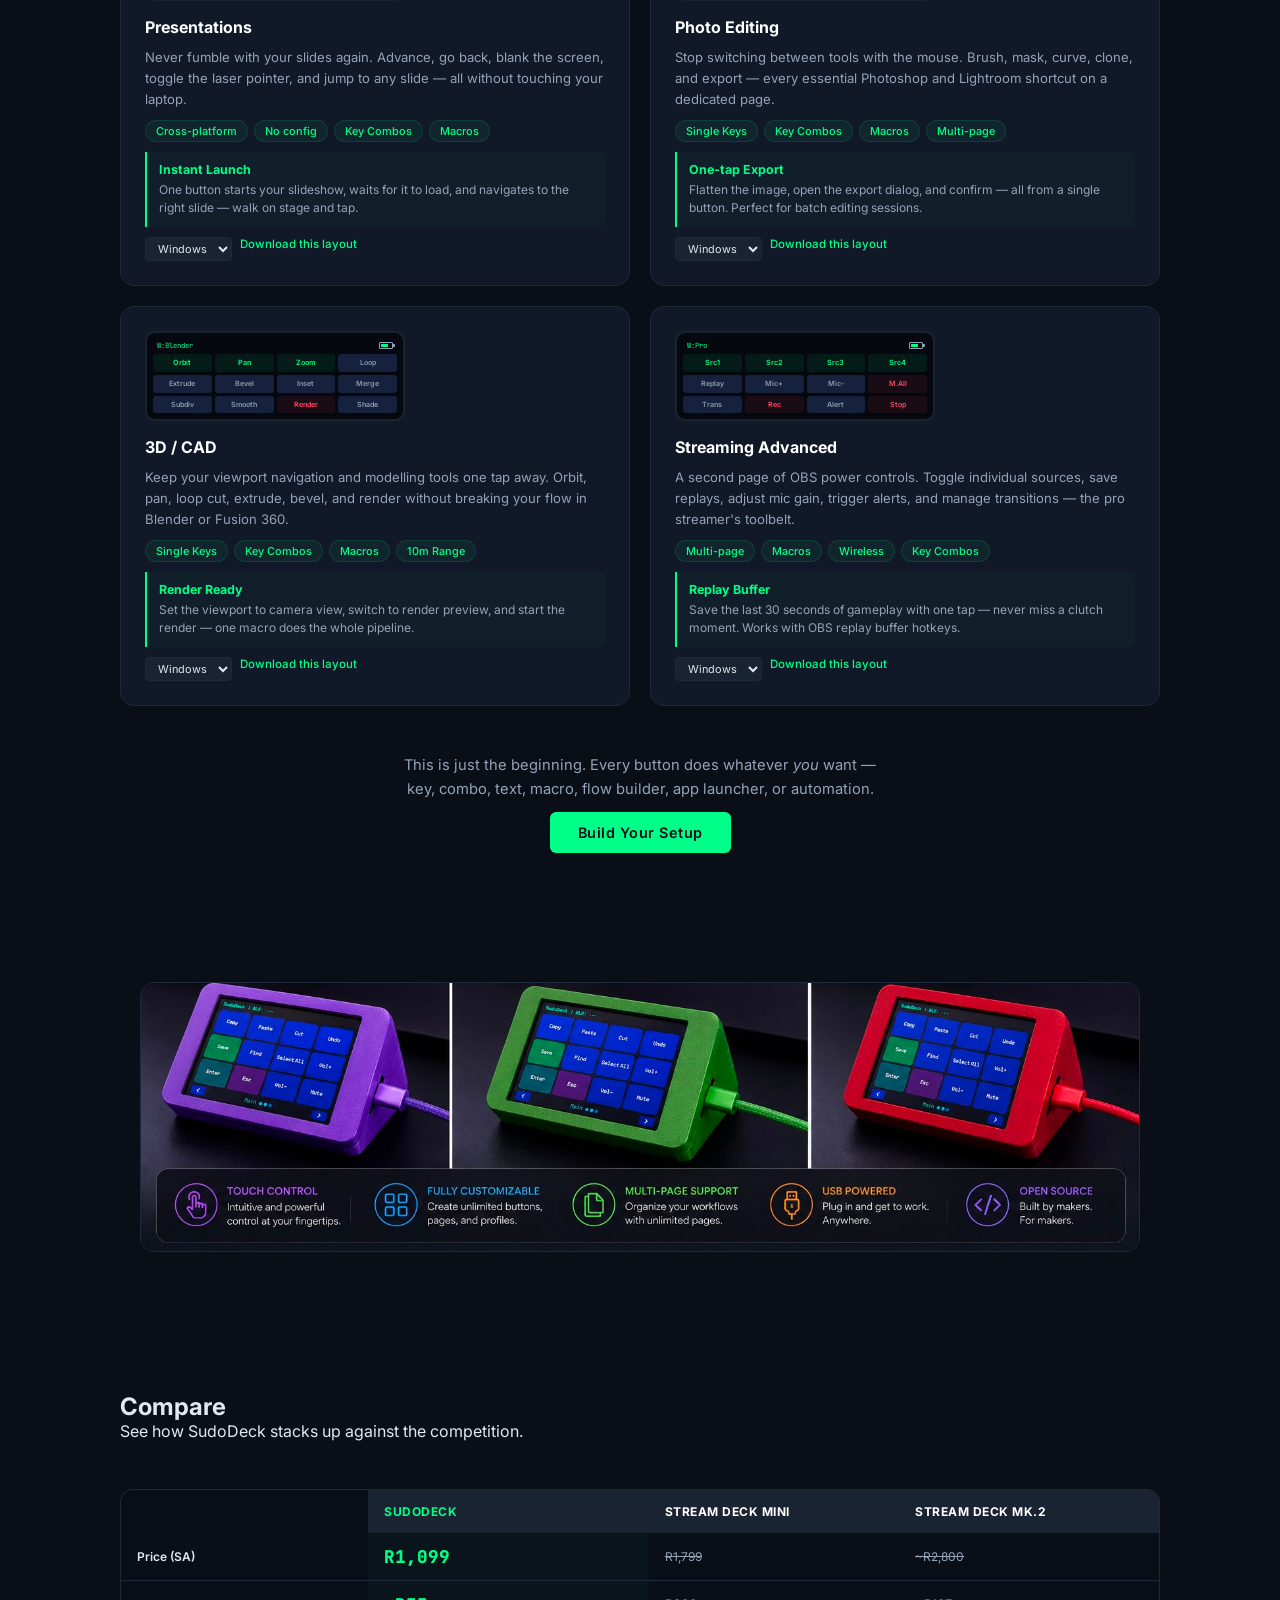
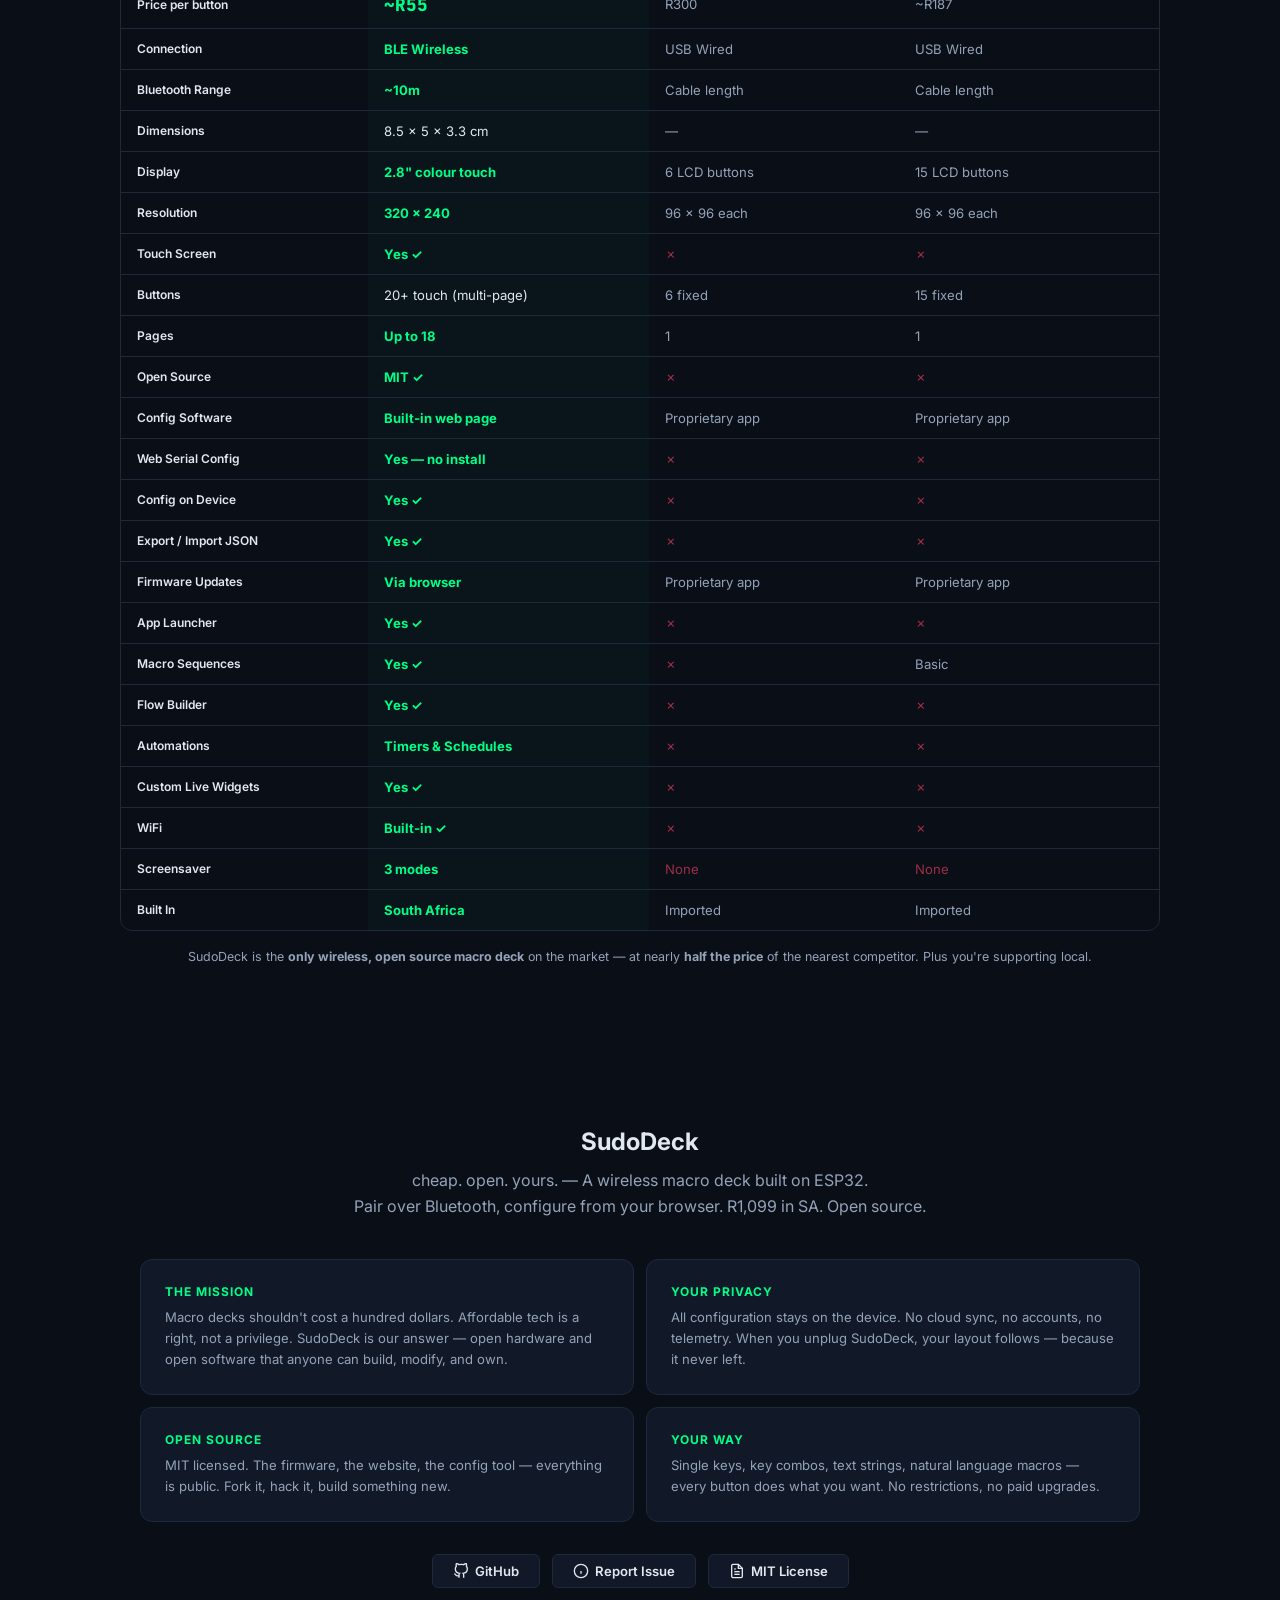
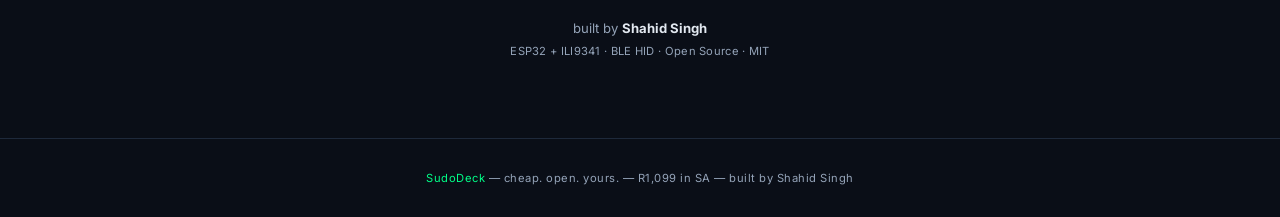
==== commit 6113ca89: "comparison: fix Flow Builder cell text" ====
--- a/docs/index.html
+++ b/docs/index.html
@@ -647,7 +647,7 @@
           </tr>
           <tr>
             <td>Flow Builder</td>
-            <td class="hl"><span class="check">Plain English</span></td>
+            <td class="hl"><span class="check">Yes &#10003;</span></td>
             <td><span class="cross">&#10007;</span></td>
             <td><span class="cross">&#10007;</span></td>
           </tr>
--- a/docs/style.css
+++ b/docs/style.css
@@ -679,34 +679,75 @@
     margin: 0 auto;
   }
 
-  /* ─── nav pills ─── */
-  .nav-pills {
-    display: flex;
-    gap: 6px;
-    justify-content: center;
-    flex-wrap: wrap;
-    padding: 20px 16px 0;
-    max-width: 1040px;
-    margin: 0 auto;
-  }
-  .nav-pill {
-    display: flex;
-    align-items: center;
-    justify-content: center;
-    padding: 8px 16px;
-    background: var(--surface);
-    border: 1px solid var(--border);
-    border-radius: 20px;
-    color: var(--dim);
+  /* ─── app layout (sidebar + main content) ─── */
+  .app-layout {
+    display: flex;
+    height: calc(100vh - var(--nav-h));
+    padding-top: var(--nav-h);
+  }
+  .sidebar {
+    width: 140px;
+    flex-shrink: 0;
+    padding: 20px 4px 20px 12px;
+    overflow-y: auto;
+  }
+  .sidebar-items {
+    display: flex;
+    flex-direction: column;
+    gap: 2px;
+    position: sticky;
+    top: calc(var(--nav-h) + 20px);
+  }
+  .sidebar-item {
+    display: block;
+    padding: 10px 14px;
+    border-radius: 6px;
     font-size: 0.78rem;
-    font-weight: 500;
+    font-weight: 600;
+    color: var(--dim);
+    cursor: pointer;
+    transition: all 0.15s;
     text-decoration: none;
-    transition: all 0.2s;
-  }
-  .nav-pill:hover {
-    border-color: var(--acc);
+    letter-spacing: 0.3px;
+  }
+  .sidebar-item:hover {
+    color: var(--text);
+    background: rgba(255,255,255,0.03);
+  }
+  .sidebar-item.active {
     color: var(--acc);
-    background: color-mix(in srgb, var(--acc) 8%, var(--surface));
+    background: var(--acc-dim);
+  }
+  .main-content {
+    flex: 1;
+    padding: 16px 24px 0 28px;
+    min-width: 0;
+    overflow-y: auto;
+  }
+  .section {
+    background: var(--surface);
+    border-radius: 12px;
+    padding: 16px;
+  }
+  .section + .section {
+    margin-top: 10px;
+  }
+  .section-grid {
+    border: 1px solid var(--acc-dim);
+    display: flex;
+    flex-direction: column;
+    flex: 1;
+    min-height: 0;
+  }
+  .section-hdr {
+    font-size: 0.8rem;
+    font-weight: 700;
+    color: var(--acc);
+    letter-spacing: 0.5px;
+    text-transform: uppercase;
+    margin-bottom: 14px;
+    padding-bottom: 10px;
+    border-bottom: 1px solid var(--border);
   }
 
   /* ─── app cards ─── */
@@ -845,8 +886,8 @@
     background: linear-gradient(to left, var(--bg), transparent);
   }
   .flow-marquee {
-    display: flex;
-    gap: 8px;
+    display: inline-flex;
+    gap: 6px;
     width: max-content;
     animation: marqueeScroll 40s linear infinite;
     padding: 6px 0;
@@ -856,27 +897,25 @@
     100% { transform: translateX(-50%); }
   }
   .flow-logo {
-    display: flex;
+    display: inline-flex;
     align-items: center;
-    gap: 6px;
-    padding: 4px 10px 4px 4px;
-    background: var(--surface);
-    border: 1px solid var(--border);
-    border-radius: 20px;
+    gap: 5px;
+    padding: 2px 8px 2px 2px;
+    background: var(--surface);
+    border: 1px solid var(--border);
+    border-radius: 14px;
     font-size: 0.68rem;
     white-space: nowrap;
-    cursor: help;
-    transition: border-color 0.15s;
-  }
-  .flow-logo:hover { border-color: var(--acc); }
+    margin-right: 6px;
+  }
   .flow-logo-i {
-    display: flex;
+    display: inline-flex;
     align-items: center;
     justify-content: center;
-    width: 22px;
-    height: 22px;
+    width: 20px;
+    height: 20px;
     border-radius: 50%;
-    background: color-mix(in srgb, var(--acc) 20%, var(--surface));
+    background: var(--acc-dim);
     color: var(--acc);
     font-size: 0.55rem;
     font-weight: 700;
@@ -898,9 +937,9 @@
     align-items: center;
     justify-content: space-between;
     flex-wrap: wrap;
-    gap: 10px;
-    margin-bottom: 16px;
-    padding-bottom: 16px;
+    gap: 8px;
+    margin-bottom: 10px;
+    padding-bottom: 10px;
     border-bottom: 1px solid var(--border);
   }
   .badge {
@@ -935,7 +974,7 @@
   .btn.dan { border-color: var(--danger); color: var(--danger); }
   .btn.dan:hover { background: var(--danger); color: var(--bg); box-shadow: 0 2px 12px rgba(255,68,102,0.3); }
 
-  .p-bar { display: flex; gap: 4px; align-items: center; margin-bottom: 12px; flex-wrap: wrap; }
+  .p-bar { display: flex; gap: 4px; align-items: center; margin-bottom: 8px; flex-wrap: wrap; }
   .p-tab {
     padding: 5px 14px; border-radius: 4px; cursor: pointer;
     font-size: 0.7rem; font-weight: 600;
@@ -947,20 +986,20 @@
   .p-tab:hover:not(.on) { color: var(--text); border-color: var(--dim); background: rgba(255,255,255,0.02); }
 
   #gp {
-    display: grid; gap: 6px; padding: 10px;
+    display: grid; gap: 5px; padding: 10px;
     background: var(--surface2); border-radius: 0 var(--radius) var(--radius) var(--radius);
-    min-height: 180px; align-content: start;
-    margin-bottom: 12px;
-    border: 1px solid var(--border);
+    margin-bottom: 8px;
+    border: 1px solid var(--border);
+    flex: 1;
+    min-height: 0;
   }
   .gb {
-    aspect-ratio: 1.5;
-    border: none; border-radius: 6px; cursor: pointer;
+    border: none; border-radius: 5px; cursor: pointer;
     display: flex; align-items: center; justify-content: center;
-    font-family: var(--font); font-size: 0.7rem; font-weight: 700;
+    font-family: var(--font); font-size: 0.72rem; font-weight: 700;
     color: #fff; transition: all 0.15s; position: relative;
-    min-width: 44px; min-height: 36px;
-    overflow: hidden; padding: 2px 4px;
+    width: 100%;
+    overflow: hidden; padding: 2px 6px;
     white-space: nowrap; text-overflow: ellipsis;
   }
   .gb::before {
@@ -1020,8 +1059,8 @@
   }
 
   .lc {
-    display: flex; gap: 16px; flex-wrap: wrap; margin-top: 12px;
-    padding: 16px; background: var(--surface2); border-radius: var(--radius);
+    display: flex; gap: 12px; flex-wrap: wrap; margin-top: 8px;
+    padding: 12px; background: var(--surface2); border-radius: var(--radius);
     align-items: flex-end; border: 1px solid var(--border);
   }
   .cg { display: flex; flex-direction: column; gap: 4px; }
@@ -1138,6 +1177,27 @@
   .d4 { transition-delay: 0.2s; }
   .d5 { transition-delay: 0.25s; }
   .d6 { transition-delay: 0.3s; }
+
+  @media (max-width: 760px) {
+    .app-layout { flex-direction: column; }
+    .sidebar {
+      width: 100%;
+      padding: 10px 12px;
+      overflow-x: auto;
+    }
+    .sidebar-items {
+      flex-direction: row;
+      position: static;
+      gap: 4px;
+    }
+    .sidebar-item {
+      white-space: nowrap;
+      padding: 6px 12px;
+      font-size: 0.7rem;
+    }
+    .main-content { padding: 10px 12px 0; }
+    .section { padding: 14px; }
+  }
 
   @media (max-width: 640px) {
     section { padding: 40px 16px; }
